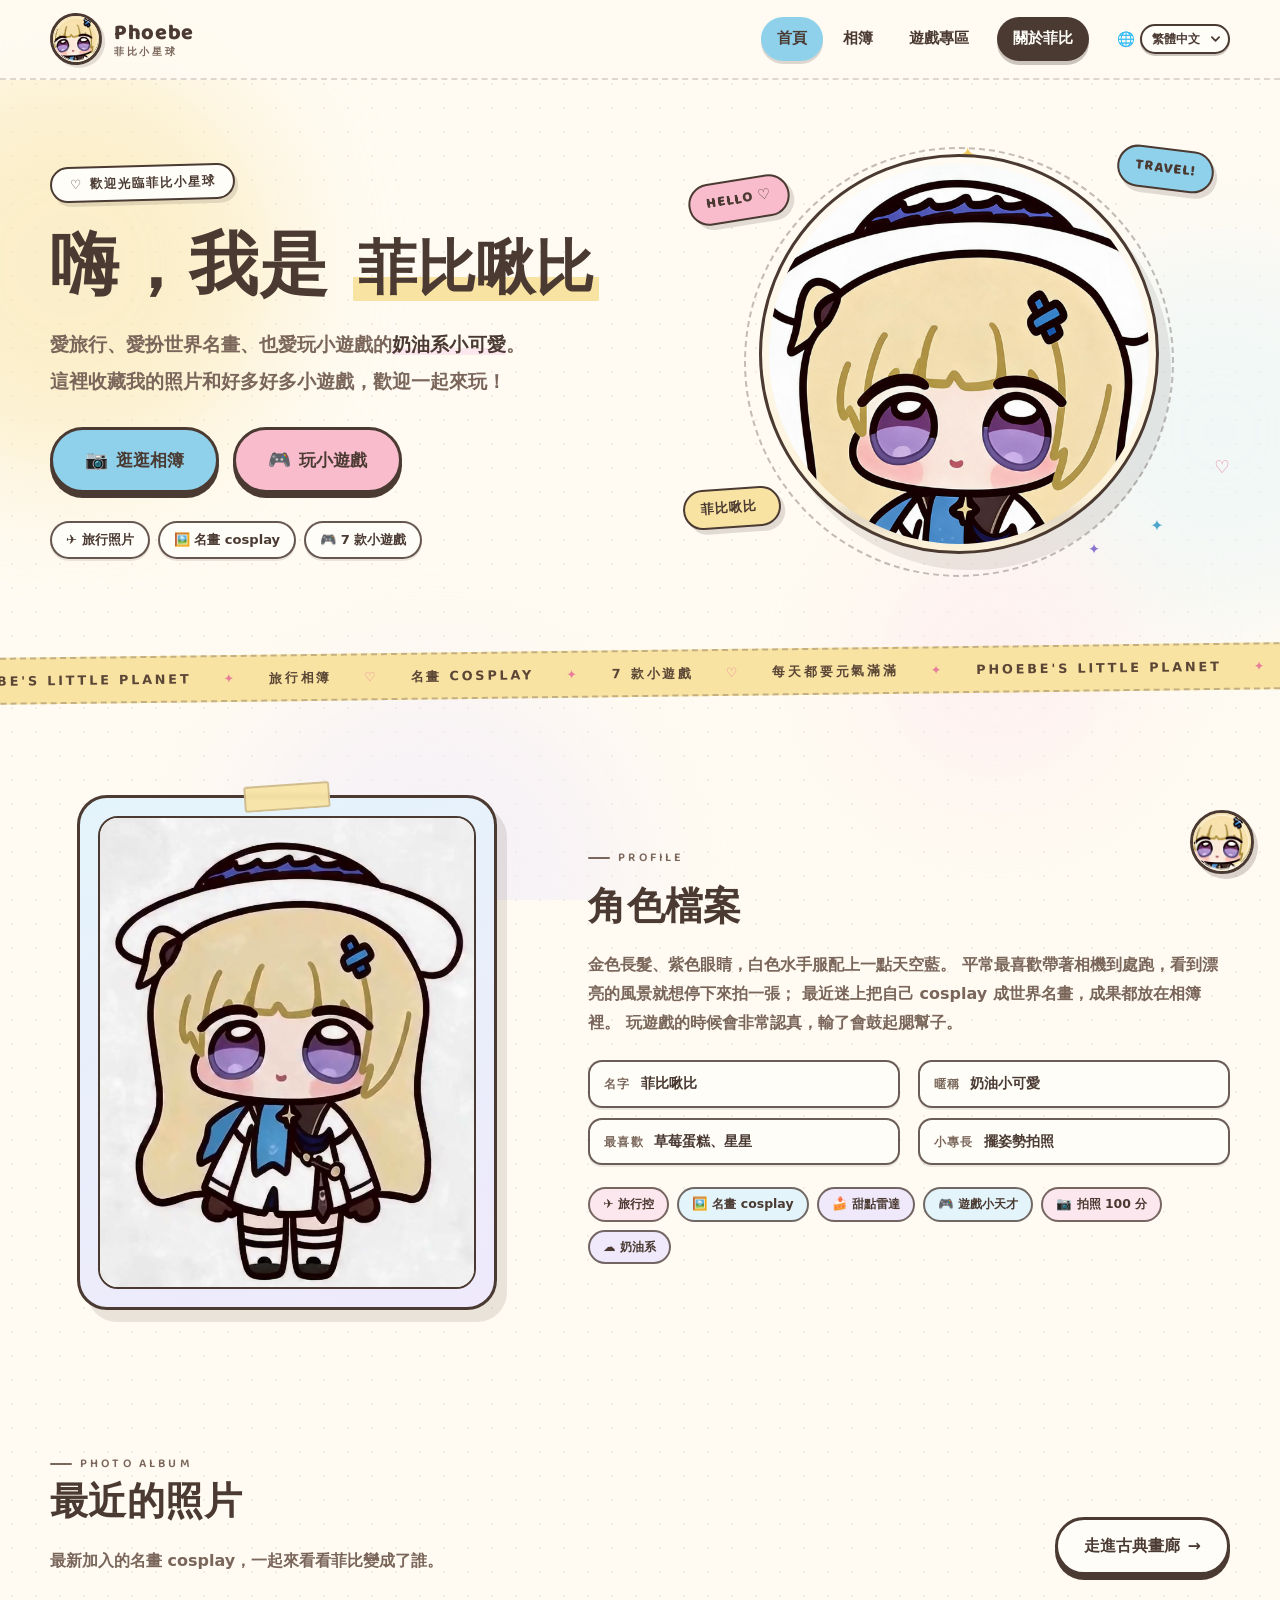
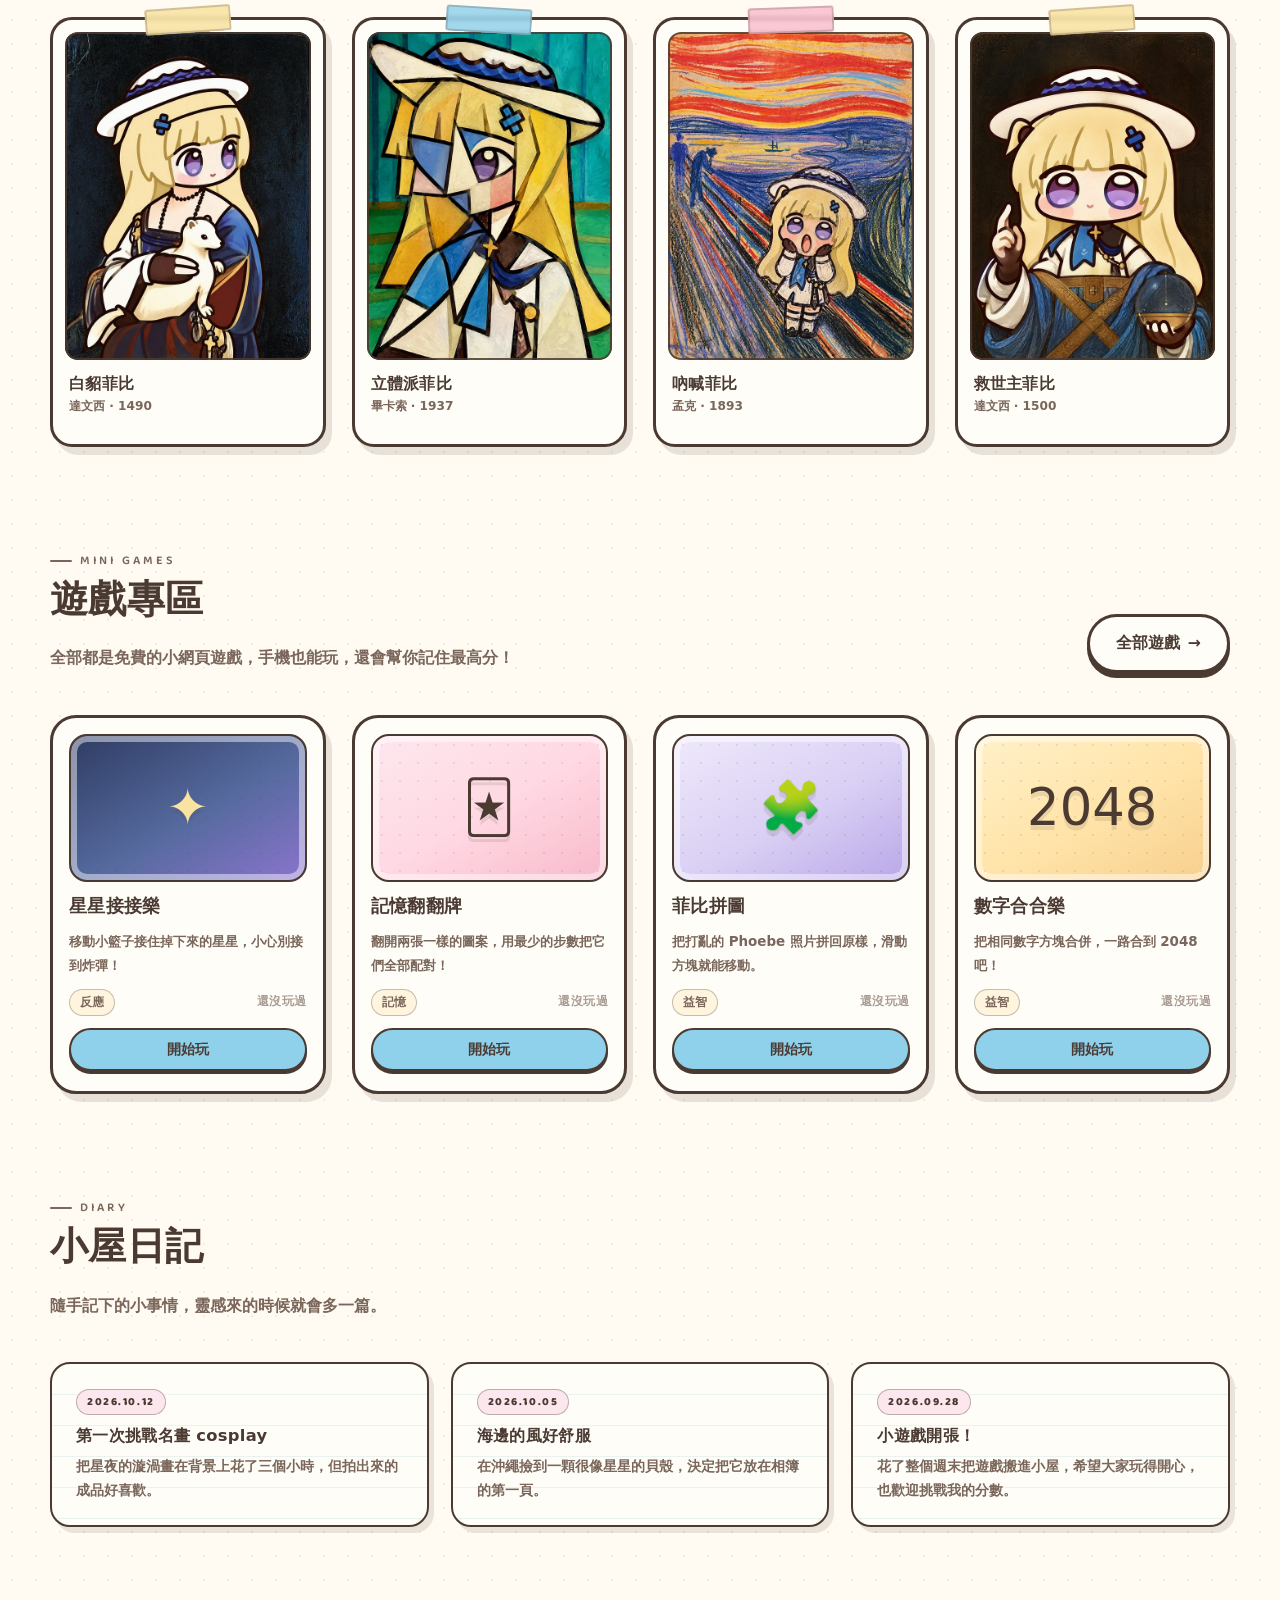
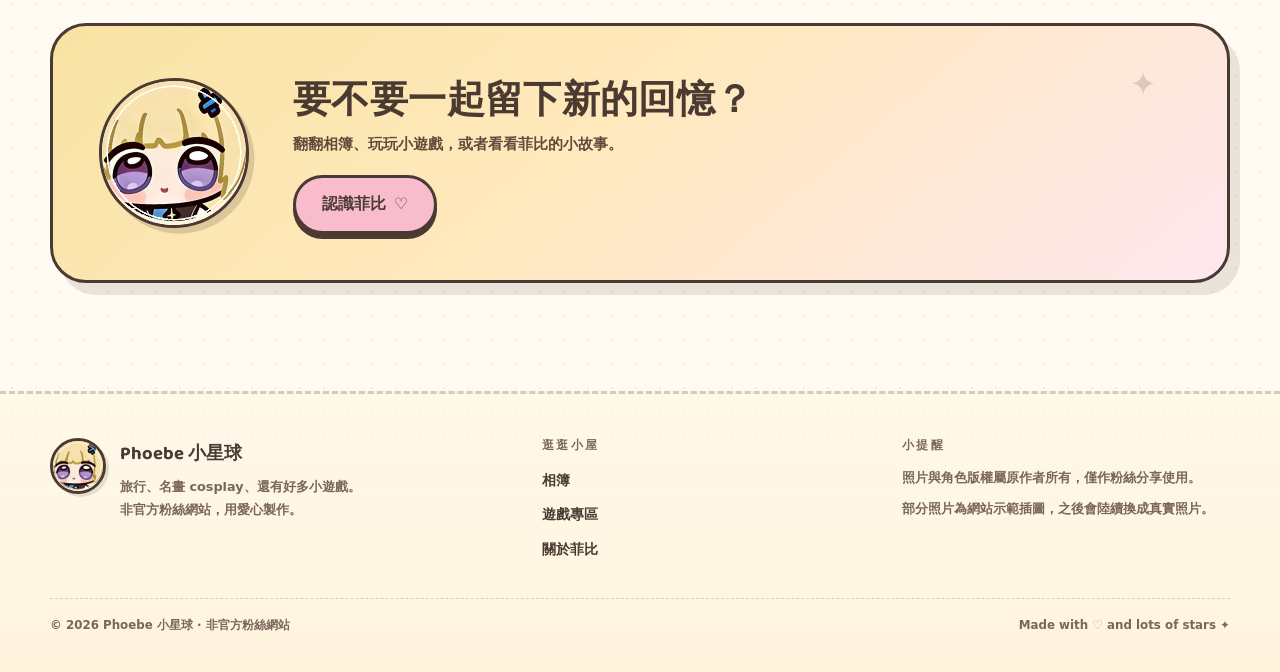
==== index.html @ 092d6f59 "角色名字語音改用 Demucs 去背景後的人聲" ====
<!DOCTYPE html>
<html lang="zh-Hant">
<head>
  <meta charset="utf-8">
  <meta name="viewport" content="width=device-width, initial-scale=1">
  <title>Phoebe 小星球 · 菲比啾比的相簿與遊戲小屋</title>
  <meta name="description" content="菲比啾比（Phoebe Chubby）的專屬小屋：旅行相簿、世界名畫 cosplay 照片，還有 7 款可愛的網頁小遊戲。">
  <meta name="theme-color" content="#fff8e7">
  <meta property="og:type" content="website">
  <meta property="og:title" content="Phoebe 小星球 · 菲比啾比的相簿與遊戲小屋">
  <meta property="og:description" content="旅行、名畫 cosplay、還有好多小遊戲。歡迎來到菲比啾比的小星球！">
  <meta property="og:image" content="assets/img/og-cover.jpg">
  <meta name="twitter:card" content="summary_large_image">
  <link rel="icon" href="assets/img/favicon-32.png" sizes="32x32" type="image/png">
  <link rel="icon" href="assets/img/favicon.png" sizes="64x64" type="image/png">
  <link rel="apple-touch-icon" href="assets/img/apple-touch-icon.png">
  <link rel="preconnect" href="https://fonts.googleapis.com">
  <link rel="preconnect" href="https://fonts.gstatic.com" crossorigin>
  <link href="https://fonts.googleapis.com/css2?family=Baloo+2:wght@500;600;700;800&display=swap" rel="stylesheet">
  <link rel="stylesheet" href="assets/css/style.css">
  <script>document.documentElement.classList.add("js");</script>
</head>
<body>
  <a class="skip-link" href="#main">跳到主要內容</a>
  <div class="bg-deco" aria-hidden="true"><span></span><span></span><span></span><span></span></div>

  <header class="site-header">
    <div class="wrap header-inner">
      <a class="brand" href="index.html" aria-label="Phoebe 小星球 首頁">
        <span class="brand__avatar"><img src="assets/img/phoebe/avatar.png" alt="" width="52" height="52"></span>
        <span class="brand__text">
          <strong>Phoebe</strong>
          <small>菲比小星球</small>
        </span>
      </a>
      <button class="nav-toggle" type="button" aria-expanded="false" aria-controls="site-nav" aria-label="開啟選單">
        <span></span><span></span><span></span>
      </button>
      <nav id="site-nav" class="site-nav" aria-label="主要導覽">
        <a href="index.html" aria-current="page">首頁</a>
        <a href="gallery.html">相簿</a>
        <a href="games.html">遊戲專區</a>
        <a class="nav-cta" href="about.html">關於菲比</a>
      </nav>
    </div>
  </header>

  <main id="main">
    <!-- ========== HERO ========== -->
    <section class="hero">
      <div class="wrap hero__inner">
        <div class="hero__copy">
          <p class="eyebrow">♡ 歡迎光臨菲比小星球</p>
          <h1>嗨，我是 <button class="hl name-audio" type="button" data-name-audio>菲比啾比</button></h1>
          <p class="hero__tagline">
            愛旅行、愛扮世界名畫、也愛玩小遊戲的<strong>奶油系小可愛</strong>。<br>
            這裡收藏我的照片和好多好多小遊戲，歡迎一起來玩！
          </p>
          <div class="hero__actions">
            <a class="btn btn--primary btn--lg" href="gallery.html"><span class="btn__icon" aria-hidden="true">📷</span>逛逛相簿</a>
            <a class="btn btn--accent btn--lg" href="games.html"><span class="btn__icon" aria-hidden="true">🎮</span>玩小遊戲</a>
          </div>
          <ul class="hero__chips">
            <li>✈️ 旅行照片</li>
            <li>🖼️ 名畫 cosplay</li>
            <li>🎮 7 款小遊戲</li>
          </ul>
        </div>

        <div class="hero__art" aria-hidden="true">
          <span class="sticker sticker--hello">HELLO ♡</span>
          <span class="sticker sticker--sky">TRAVEL!</span>
          <button class="sticker sticker--name name-audio" type="button" data-name-audio>菲比啾比</button>
          <span class="hero__ring"></span>
          <div class="hero__disc">
            <img class="hero__phoebe" src="assets/img/phoebe/phoebe-avatar.jpg" alt="" width="1200" height="1200">
          </div>
          <span class="floaty floaty--1">✦</span>
          <span class="floaty floaty--2">♡</span>
          <span class="floaty floaty--3">✦</span>
        </div>
      </div>
    </section>

    <!-- ========== 跑馬燈 ========== -->
    <div class="ticker-band" aria-hidden="true">
      <div class="ticker">
        <div class="ticker__track">
          <span>PHOEBE'S LITTLE PLANET</span><i>✦</i>
          <span>旅行相簿</span><i>♡</i>
          <span>名畫 COSPLAY</span><i>✦</i>
          <span>7 款小遊戲</span><i>♡</i>
          <span>每天都要元氣滿滿</span><i>✦</i>
          <span>PHOEBE'S LITTLE PLANET</span><i>✦</i>
          <span>旅行相簿</span><i>♡</i>
          <span>名畫 COSPLAY</span><i>✦</i>
          <span>7 款小遊戲</span><i>♡</i>
          <span>每天都要元氣滿滿</span><i>✦</i>
        </div>
      </div>
    </div>

    <!-- ========== 角色檔案 ========== -->
    <section class="section" id="profile">
      <div class="wrap profile-grid">
        <div class="profile-photo" data-reveal>
          <span class="photo__tape" aria-hidden="true"></span>
          <div class="profile-video">
            <video class="profile-video__media" autoplay muted loop playsinline preload="auto" poster="assets/img/phoebe/phoebe-loop-poster-v3.jpg" aria-label="菲比啾比的全身立繪動畫：眨眼、身體與頭髮輕微搖晃">
              <source src="assets/video/phoebe-loop-v3.mp4" type="video/mp4">
            </video>
            <img class="profile-video__poster" src="assets/img/phoebe/phoebe-loop-poster-v3.jpg" alt="Phoebe 的全身立繪：金色長髮、紫色眼睛，穿著白色與天空藍的水手風洋裝。" width="960" height="960">
          </div>
        </div>
        <div class="profile-body" data-reveal data-reveal-delay="120">
          <p class="section-kicker">PROFILE</p>
          <h2>角色檔案</h2>
          <p>
            金色長髮、紫色眼睛，白色水手服配上一點天空藍。
            平常最喜歡帶著相機到處跑，看到漂亮的風景就想停下來拍一張；
            最近迷上把自己 cosplay 成世界名畫，成果都放在相簿裡。
            玩遊戲的時候會非常認真，輸了會鼓起腮幫子。
          </p>
          <dl class="facts">
            <div><dt>名字</dt><dd><button class="name-audio" type="button" data-name-audio>菲比啾比</button></dd></div>
            <div><dt>暱稱</dt><dd>奶油小可愛</dd></div>
            <div><dt>最喜歡</dt><dd>草莓蛋糕、星星</dd></div>
            <div><dt>小專長</dt><dd>擺姿勢拍照</dd></div>
          </dl>
          <ul class="tag-list" aria-label="個性標籤">
            <li>✈️ 旅行控</li>
            <li>🖼️ 名畫 cosplay</li>
            <li>🍰 甜點雷達</li>
            <li>🎮 遊戲小天才</li>
            <li>📷 拍照 100 分</li>
            <li>☁️ 奶油系</li>
          </ul>
        </div>
      </div>
    </section>

    <!-- ========== 精選相簿 ========== -->
    <section class="section section--tight" id="album">
      <div class="wrap">
        <div class="head-row" data-reveal>
          <div class="section-head">
            <p class="section-kicker">PHOTO ALBUM</p>
            <h2>最近的照片</h2>
            <p>最新加入的名畫 cosplay，一起來看看菲比變成了誰。</p>
          </div>
          <a class="btn btn--ghost" href="gallery.html">走進古典畫廊 <span aria-hidden="true">→</span></a>
        </div>

        <div class="gallery-grid gallery-grid--preview">
          <article class="photo" data-reveal>
            <span class="photo__tape" aria-hidden="true"></span>
            <a class="photo__media photo__media--portrait" href="gallery.html">
              <img src="photos/cosplay/thumbs/lady-with-ermine.jpg" alt="Phoebe 扮成達文西《抱銀貂的女子》，懷裡抱著白貂" loading="lazy" width="600" height="800">
            </a>
            <div class="photo__body">
              <h3 class="photo__title">白貂菲比</h3>
              <p class="photo__meta">達文西 · 1490</p>
            </div>
          </article>

          <article class="photo" data-reveal data-reveal-delay="80">
            <span class="photo__tape" aria-hidden="true"></span>
            <a class="photo__media photo__media--portrait" href="gallery.html">
              <img src="photos/cosplay/thumbs/cubist-phoebe.jpg" alt="Phoebe 扮成立體派畢卡索畫中的女子，戴著白帽與藍絲帶" loading="lazy" width="600" height="800">
            </a>
            <div class="photo__body">
              <h3 class="photo__title">立體派菲比</h3>
              <p class="photo__meta">畢卡索 · 1937</p>
            </div>
          </article>

          <article class="photo" data-reveal data-reveal-delay="160">
            <span class="photo__tape" aria-hidden="true"></span>
            <a class="photo__media photo__media--portrait" href="gallery.html">
              <img src="photos/cosplay/thumbs/scream.jpg" alt="Phoebe 扮成孟克《吶喊》裡的人物，在橋上摀著臉尖叫" loading="lazy" width="600" height="800">
            </a>
            <div class="photo__body">
              <h3 class="photo__title">吶喊菲比</h3>
              <p class="photo__meta">孟克 · 1893</p>
            </div>
          </article>

          <article class="photo" data-reveal data-reveal-delay="240">
            <span class="photo__tape" aria-hidden="true"></span>
            <a class="photo__media photo__media--portrait" href="gallery.html">
              <img src="photos/cosplay/thumbs/salvator-mundi.jpg" alt="Phoebe 扮成救世主，手持水晶球" loading="lazy" width="600" height="800">
            </a>
            <div class="photo__body">
              <h3 class="photo__title">救世主菲比</h3>
              <p class="photo__meta">達文西 · 1500</p>
            </div>
          </article>
        </div>
        </div>
      </div>
    </section>

    <!-- ========== 遊戲專區 ========== -->
    <section class="section section--tight" id="games">
      <div class="wrap">
        <div class="head-row" data-reveal>
          <div class="section-head">
            <p class="section-kicker">MINI GAMES</p>
            <h2>遊戲專區</h2>
            <p>全部都是免費的小網頁遊戲，手機也能玩，還會幫你記住最高分！</p>
          </div>
          <a class="btn btn--ghost" href="games.html">全部遊戲 <span aria-hidden="true">→</span></a>
        </div>

        <div class="game-grid">
          <article class="game-card" data-reveal>
            <div class="game-card__thumb game-card__thumb--stars" aria-hidden="true"><span>✦</span></div>
            <h3 class="game-card__title">星星接接樂</h3>
            <p class="game-card__desc">移動小籃子接住掉下來的星星，小心別接到炸彈！</p>
            <div class="game-card__meta">
              <span class="game-card__tag">反應</span>
              <span class="best-score" data-best="catch-stars">還沒玩過</span>
            </div>
            <div class="game-card__actions">
              <a class="btn btn--primary btn--sm" href="games/catch-stars.html">開始玩</a>
            </div>
          </article>

          <article class="game-card" data-reveal data-reveal-delay="80">
            <div class="game-card__thumb game-card__thumb--memory" aria-hidden="true"><span>🃏</span></div>
            <h3 class="game-card__title">記憶翻翻牌</h3>
            <p class="game-card__desc">翻開兩張一樣的圖案，用最少的步數把它們全部配對！</p>
            <div class="game-card__meta">
              <span class="game-card__tag">記憶</span>
              <span class="best-score" data-best="memory" data-best-format="moves">還沒玩過</span>
            </div>
            <div class="game-card__actions">
              <a class="btn btn--primary btn--sm" href="games/memory.html">開始玩</a>
            </div>
          </article>

          <article class="game-card" data-reveal data-reveal-delay="160">
            <div class="game-card__thumb game-card__thumb--puzzle" aria-hidden="true"><span>🧩</span></div>
            <h3 class="game-card__title">菲比拼圖</h3>
            <p class="game-card__desc">把打亂的 Phoebe 照片拼回原樣，滑動方塊就能移動。</p>
            <div class="game-card__meta">
              <span class="game-card__tag">益智</span>
              <span class="best-score" data-best="puzzle" data-best-format="moves">還沒玩過</span>
            </div>
            <div class="game-card__actions">
              <a class="btn btn--primary btn--sm" href="games/puzzle.html">開始玩</a>
            </div>
          </article>

          <article class="game-card" data-reveal data-reveal-delay="240">
            <div class="game-card__thumb game-card__thumb--numbers" aria-hidden="true"><span>2048</span></div>
            <h3 class="game-card__title">數字合合樂</h3>
            <p class="game-card__desc">把相同數字方塊合併，一路合到 2048 吧！</p>
            <div class="game-card__meta">
              <span class="game-card__tag">益智</span>
              <span class="best-score" data-best="2048">還沒玩過</span>
            </div>
            <div class="game-card__actions">
              <a class="btn btn--primary btn--sm" href="games/2048.html">開始玩</a>
            </div>
          </article>
        </div>
      </div>
    </section>

    <!-- ========== 小屋日記 ========== -->
    <section class="section section--tight" id="diary">
      <div class="wrap">
        <div class="section-head" data-reveal>
          <p class="section-kicker">DIARY</p>
          <h2>小屋日記</h2>
          <p>隨手記下的小事情，靈感來的時候就會多一篇。</p>
        </div>
        <div class="diary-grid">
          <article class="diary-card" data-reveal>
            <span class="diary-card__date">2026.10.12</span>
            <h3>第一次挑戰名畫 cosplay</h3>
            <p>把星夜的漩渦畫在背景上花了三個小時，但拍出來的成品好喜歡。</p>
          </article>
          <article class="diary-card" data-reveal data-reveal-delay="90">
            <span class="diary-card__date">2026.10.05</span>
            <h3>海邊的風好舒服</h3>
            <p>在沖繩撿到一顆很像星星的貝殼，決定把它放在相簿的第一頁。</p>
          </article>
          <article class="diary-card" data-reveal data-reveal-delay="180">
            <span class="diary-card__date">2026.09.28</span>
            <h3>小遊戲開張！</h3>
            <p>花了整個週末把遊戲搬進小屋，希望大家玩得開心，也歡迎挑戰我的分數。</p>
          </article>
        </div>
      </div>
    </section>

    <!-- ========== CTA ========== -->
    <section class="section section--tight">
      <div class="wrap">
        <div class="cta-panel" data-reveal>
          <div class="cta-panel__avatar">
            <img src="assets/img/phoebe/avatar.png" alt="Phoebe 的頭像" width="256" height="256" loading="lazy">
          </div>
          <div class="cta-panel__body">
            <h2>要不要一起留下新的回憶？</h2>
            <p>翻翻相簿、玩玩小遊戲，或者看看菲比的小故事。</p>
            <a class="btn btn--accent" href="about.html">認識菲比 <span aria-hidden="true">♡</span></a>
          </div>
        </div>
      </div>
    </section>
  </main>

  <footer class="site-footer">
    <div class="wrap">
      <div class="footer-grid">
        <div class="footer-brand">
          <img src="assets/img/phoebe/avatar.png" alt="" width="56" height="56" loading="lazy">
          <div>
            <strong>Phoebe 小星球</strong>
            <p>旅行、名畫 cosplay、還有好多小遊戲。<br>非官方粉絲網站，用愛心製作。</p>
          </div>
        </div>
        <div class="footer-links">
          <h4>逛逛小屋</h4>
          <ul>
            <li><a href="gallery.html">相簿</a></li>
            <li><a href="games.html">遊戲專區</a></li>
            <li><a href="about.html">關於菲比</a></li>
          </ul>
        </div>
        <div class="footer-note">
          <h4>小提醒</h4>
          <p>照片與角色版權屬原作者所有，僅作粉絲分享使用。</p>
          <p>部分照片為網站示範插圖，之後會陸續換成真實照片。</p>
        </div>
      </div>
      <div class="footer-bottom">
        <p>© <span data-year>2026</span> Phoebe 小星球 · 非官方粉絲網站</p>
        <p>Made with <span class="heart" aria-hidden="true">♡</span> and lots of stars ✦</p>
      </div>
    </div>
  </footer>

  <div class="buddy" data-buddy>
    <div class="buddy__bubble" role="status" hidden></div>
    <button class="buddy__toggle" type="button" aria-label="和菲比說說話" aria-expanded="false">
      <img src="assets/img/phoebe/avatar.png" alt="" width="64" height="64" loading="lazy">
    </button>
  </div>

  <audio id="name-audio" src="assets/audio/phoebe-chubi-clean.mp3" preload="auto" aria-hidden="true"></audio>
  <script src="assets/js/site.js" defer></script>
  <script src="assets/js/i18n.js" defer></script>
</body>
</html>
---- assets/css/style.css ----
/* =========================================================
   Phoebe 小星球 — 共用樣式
   奶油粉彩 × 手繪貼紙風
   ========================================================= */

/* ---------- 1. 變數 ---------- */
:root {
  /* 顏色 */
  --paper: #fffbf2;
  --cream: #fff4dd;
  --butter: #f8e3a3;
  --butter-deep: #efc95b;
  --sky: #8fd0ea;
  --sky-soft: #e4f4fb;
  --sky-deep: #4fa6cd;
  --lav: #b9a7e8;
  --lav-soft: #efe9fb;
  --lav-deep: #8b74cd;
  --pink: #f9bccd;
  --pink-soft: #fde7ee;
  --pink-deep: #e97e9b;
  --ink: #4a3a32;
  --ink-2: #7a665a;
  --white: #fffdf8;
  --gold: #efc95b;

  /* 字體 */
  --font-body: "PingFang TC", "PingFang SC", "Hiragino Sans GB",
    "Noto Sans TC", "Microsoft JhengHei", system-ui, -apple-system,
    "Segoe UI", sans-serif;
  --font-display: "Baloo 2", "PingFang TC", "PingFang SC",
    "Hiragino Sans GB", "Noto Sans TC", "Microsoft JhengHei", system-ui,
    sans-serif;

  /* 尺寸 */
  --radius-xl: 36px;
  --radius-lg: 26px;
  --radius-md: 18px;
  --radius-pill: 999px;
  --border: 3px solid var(--ink);
  --shadow-sticker: 6px 8px 0 rgba(74, 58, 50, 0.13);
  --shadow-soft: 0 24px 50px -24px rgba(74, 58, 50, 0.45);
  --header-h: 78px;
}

/* ---------- 2. Reset / 基礎 ---------- */
*,
*::before,
*::after {
  box-sizing: border-box;
}

html {
  -webkit-text-size-adjust: 100%;
  scroll-behavior: smooth;
  scroll-padding-top: calc(var(--header-h) + 20px);
}

body {
  margin: 0;
  font-family: var(--font-body);
  color: var(--ink);
  line-height: 1.8;
  background-color: var(--paper);
  background-image: radial-gradient(
    rgba(74, 58, 50, 0.075) 1.2px,
    transparent 1.2px
  );
  background-size: 24px 24px;
  overflow-x: hidden;
  -webkit-font-smoothing: antialiased;
}

img {
  max-width: 100%;
  height: auto;
  display: block;
}

a {
  color: inherit;
}

button {
  font: inherit;
  color: inherit;
}

ul,
ol {
  margin: 0;
  padding: 0;
  list-style: none;
}

p {
  margin: 0 0 1em;
}

h1,
h2,
h3,
h4 {
  margin: 0 0 0.5em;
  line-height: 1.38;
  letter-spacing: 0.01em;
  font-weight: 900;
}

h1 {
  font-size: clamp(2.3rem, 5vw, 3.9rem);
}

h2 {
  font-size: clamp(1.65rem, 3.2vw, 2.4rem);
}

h3 {
  font-size: clamp(1.1rem, 1.8vw, 1.3rem);
  letter-spacing: 0.02em;
}

::selection {
  background: var(--butter);
  color: var(--ink);
}

:focus-visible {
  outline: 3px solid var(--sky-deep);
  outline-offset: 3px;
  border-radius: 8px;
}

/* ---------- 3. 工具類 ---------- */
.wrap {
  width: min(1180px, calc(100% - 40px));
  margin-inline: auto;
}

.sr-only {
  position: absolute;
  width: 1px;
  height: 1px;
  padding: 0;
  margin: -1px;
  overflow: hidden;
  clip: rect(0 0 0 0);
  white-space: nowrap;
  border: 0;
}

.skip-link {
  position: fixed;
  top: 10px;
  left: 50%;
  transform: translate(-50%, -150%);
  z-index: 200;
  background: var(--ink);
  color: var(--white);
  padding: 10px 22px;
  border-radius: var(--radius-pill);
  text-decoration: none;
  font-weight: 700;
  transition: transform 0.2s ease;
}

.skip-link:focus-visible {
  transform: translate(-50%, 0);
}

/* 背景柔光 */
.bg-deco {
  position: fixed;
  inset: 0;
  z-index: -1;
  pointer-events: none;
  overflow: hidden;
}

.bg-deco span {
  position: absolute;
  border-radius: 50%;
  filter: blur(60px);
  opacity: 0.5;
}

.bg-deco span:nth-child(1) {
  width: 420px;
  height: 420px;
  left: -140px;
  top: 6%;
  background: var(--butter);
}

.bg-deco span:nth-child(2) {
  width: 360px;
  height: 360px;
  right: -120px;
  top: 28%;
  background: var(--sky-soft);
}

.bg-deco span:nth-child(3) {
  width: 400px;
  height: 400px;
  left: 18%;
  bottom: -180px;
  background: var(--lav-soft);
}

.bg-deco span:nth-child(4) {
  width: 260px;
  height: 260px;
  right: 12%;
  bottom: 12%;
  background: var(--pink-soft);
}

/* ---------- 4. 按鈕 ---------- */
.btn {
  display: inline-flex;
  align-items: center;
  justify-content: center;
  gap: 8px;
  padding: 12px 26px;
  border: 3px solid var(--ink);
  border-radius: var(--radius-pill);
  background: var(--white);
  color: var(--ink);
  font-weight: 800;
  font-size: 0.98rem;
  text-decoration: none;
  cursor: pointer;
  box-shadow: 0 5px 0 var(--ink);
  transition: transform 0.16s ease, box-shadow 0.16s ease,
    background-color 0.16s ease;
  -webkit-tap-highlight-color: transparent;
}

.btn:hover {
  transform: translateY(3px);
  box-shadow: 0 2px 0 var(--ink);
}

.btn:active {
  transform: translateY(5px);
  box-shadow: 0 0 0 var(--ink);
}

.btn--primary {
  background: var(--sky);
}

.btn--primary:hover {
  background: #a5dcf1;
}

.btn--accent {
  background: var(--pink);
}

.btn--accent:hover {
  background: #fbcbda;
}

.btn--ghost {
  background: var(--white);
}

.btn--sm {
  padding: 7px 16px;
  font-size: 0.88rem;
  border-width: 2.5px;
  box-shadow: 0 3px 0 var(--ink);
}

.btn--sm:hover {
  box-shadow: 0 1px 0 var(--ink);
}

.btn--lg {
  padding: 15px 32px;
  font-size: 1.05rem;
}

.btn__icon {
  font-size: 1.1em;
  line-height: 1;
}

/* ---------- 5. 標頭 ---------- */
.site-header {
  position: sticky;
  top: 0;
  z-index: 60;
  background: rgba(255, 251, 242, 0.9);
  -webkit-backdrop-filter: blur(14px);
  backdrop-filter: blur(14px);
  border-bottom: 2px dashed rgba(74, 58, 50, 0.18);
}

.header-inner {
  position: relative;
  display: flex;
  align-items: center;
  gap: 18px;
  min-height: var(--header-h);
  padding-block: 10px;
}

.brand {
  display: flex;
  align-items: center;
  gap: 12px;
  text-decoration: none;
  flex-shrink: 0;
}

.brand__avatar {
  width: 52px;
  height: 52px;
  border: 3px solid var(--ink);
  border-radius: 50%;
  overflow: hidden;
  background: var(--white);
  box-shadow: 3px 3px 0 rgba(74, 58, 50, 0.16);
  transform: rotate(-5deg);
  transition: transform 0.3s ease;
}

.brand:hover .brand__avatar {
  transform: rotate(5deg) scale(1.06);
}

.brand__avatar img {
  width: 100%;
  height: 100%;
  object-fit: cover;
}

.brand__text {
  display: flex;
  flex-direction: column;
  line-height: 1.15;
}

.brand__text strong {
  font-family: var(--font-display);
  font-size: 1.35rem;
  font-weight: 800;
  letter-spacing: 0.03em;
}

.brand__text small {
  font-size: 0.64rem;
  letter-spacing: 0.26em;
  color: var(--ink-2);
  font-weight: 700;
}

.site-nav {
  display: flex;
  align-items: center;
  gap: 4px;
  margin-left: auto;
}

.site-nav a {
  padding: 8px 16px;
  border-radius: var(--radius-pill);
  text-decoration: none;
  font-weight: 800;
  font-size: 0.94rem;
  transition: background-color 0.18s ease, transform 0.18s ease,
    color 0.18s ease;
  white-space: nowrap;
}

.site-nav a:hover {
  background: var(--butter);
  transform: translateY(-2px);
}

.site-nav a[aria-current="page"] {
  background: var(--sky);
  box-shadow: 0 3px 0 rgba(74, 58, 50, 0.18);
}

.site-nav a.nav-cta {
  margin-left: 8px;
  background: var(--ink);
  color: var(--white);
  box-shadow: 0 4px 0 rgba(74, 58, 50, 0.28);
}

.site-nav a.nav-cta:hover {
  background: #5c4a3f;
  transform: translateY(-2px);
}

.nav-toggle {
  display: none;
  position: relative;
  margin-left: auto;
  width: 48px;
  height: 48px;
  border: 3px solid var(--ink);
  border-radius: 16px;
  background: var(--white);
  box-shadow: 0 3px 0 var(--ink);
  cursor: pointer;
  padding: 0;
}

.nav-toggle span {
  position: absolute;
  left: 50%;
  top: 50%;
  display: block;
  width: 22px;
  height: 2.5px;
  border-radius: 2px;
  background: var(--ink);
  transition: transform 0.22s ease, opacity 0.22s ease;
}

.nav-toggle span:nth-child(1) {
  transform: translate(-50%, calc(-50% - 8px));
}

.nav-toggle span:nth-child(2) {
  transform: translate(-50%, -50%);
}

.nav-toggle span:nth-child(3) {
  transform: translate(-50%, calc(-50% + 8px));
}

.nav-toggle[aria-expanded="true"] span:nth-child(1) {
  transform: translate(-50%, -50%) rotate(45deg);
}

.nav-toggle[aria-expanded="true"] span:nth-child(2) {
  opacity: 0;
  transform: translate(-50%, -50%) scaleX(0.4);
}

.nav-toggle[aria-expanded="true"] span:nth-child(3) {
  transform: translate(-50%, -50%) rotate(-45deg);
}

/* ---------- 6. 首頁 hero ---------- */
.hero {
  position: relative;
  padding-block: clamp(34px, 5vw, 64px) clamp(20px, 4vw, 40px);
}

.hero__inner {
  display: grid;
  grid-template-columns: 1.04fr 0.96fr;
  gap: clamp(28px, 4vw, 56px);
  align-items: center;
}

.eyebrow {
  display: inline-flex;
  align-items: center;
  gap: 8px;
  margin-bottom: 20px;
  padding: 5px 18px;
  background: var(--white);
  border: 2.5px solid var(--ink);
  border-radius: var(--radius-pill);
  box-shadow: 3px 4px 0 rgba(74, 58, 50, 0.14);
  font-size: 0.78rem;
  font-weight: 800;
  letter-spacing: 0.16em;
  transform: rotate(-1.6deg);
}

.hero h1 {
  font-size: clamp(2.5rem, 5.6vw, 4.3rem);
  line-height: 1.25;
  margin-bottom: 18px;
}

.hero h1 .hl {
  position: relative;
  display: inline-block;
  max-width: 100%;
  padding-inline: 0.08em;
  font-size: 0.86em;
  white-space: nowrap;
  color: var(--ink);
  background: linear-gradient(
    transparent 62%,
    var(--butter) 62%,
    var(--butter) 94%,
    transparent 94%
  );
  border-radius: 6px;
}

.hero h1 .hl::after {
  content: "♡";
  position: absolute;
  top: -0.55em;
  right: -0.5em;
  font-size: 0.34em;
  color: var(--pink-deep);
  transform: rotate(12deg);
}

.hero__tagline {
  font-size: clamp(1rem, 1.7vw, 1.18rem);
  color: var(--ink-2);
  font-weight: 600;
  line-height: 2;
  max-width: 30em;
  margin-bottom: 26px;
}

.hero__tagline strong {
  color: var(--ink);
  font-weight: 900;
  background: linear-gradient(transparent 66%, var(--pink-soft) 66%);
}

.hero__actions {
  display: flex;
  flex-wrap: wrap;
  gap: 14px;
  margin-bottom: 28px;
}

.hero__chips {
  display: flex;
  flex-wrap: wrap;
  gap: 8px;
}

.hero__chips li {
  font-size: 0.82rem;
  font-weight: 800;
  padding: 5px 14px;
  border-radius: var(--radius-pill);
  background: var(--white);
  border: 2px solid rgba(74, 58, 50, 0.85);
  box-shadow: 0 2px 0 rgba(74, 58, 50, 0.12);
}

.hero__art {
  position: relative;
  display: grid;
  place-items: center;
  min-height: 420px;
  padding-block: 10px 26px;
}

.hero__ring {
  position: absolute;
  width: min(430px, 84%);
  aspect-ratio: 1;
  border: 2.5px dashed rgba(74, 58, 50, 0.32);
  border-radius: 50%;
  animation: spin 60s linear infinite;
}

.hero__ring::before,
.hero__ring::after {
  content: "✦";
  position: absolute;
  font-size: 1.3rem;
  color: var(--butter-deep);
}

.hero__ring::before {
  top: -12px;
  left: 50%;
}

.hero__ring::after {
  bottom: 8%;
  right: 2%;
  color: var(--sky-deep);
  font-size: 1rem;
}

.hero__disc {
  position: relative;
  width: min(400px, 78%);
  aspect-ratio: 1;
  overflow: hidden;
  border: var(--border);
  border-radius: 50%;
  background: radial-gradient(
    circle at 50% 30%,
    #fffdf6 0%,
    var(--cream) 50%,
    #f6d88f 100%
  );
  box-shadow: 12px 16px 0 rgba(74, 58, 50, 0.1),
    inset 0 0 0 12px rgba(255, 255, 255, 0.55);
}

.hero__disc::after {
  content: "";
  position: absolute;
  left: 12%;
  right: 12%;
  bottom: 5%;
  height: 26px;
  border-radius: 50%;
  background: rgba(74, 58, 50, 0.16);
  filter: blur(8px);
}

.hero__phoebe {
  position: absolute;
  inset: 7px;
  width: calc(100% - 14px);
  height: calc(100% - 14px);
  border-radius: 50%;
  object-fit: cover;
  object-position: center 45%;
  z-index: 1;
}

.sticker {
  position: absolute;
  z-index: 3;
  font-family: var(--font-display);
  font-weight: 800;
  letter-spacing: 0.08em;
  font-size: 0.9rem;
  padding: 6px 16px;
  background: var(--pink);
  border: 2.5px solid var(--ink);
  border-radius: var(--radius-pill);
  box-shadow: 4px 5px 0 rgba(74, 58, 50, 0.16);
}

.sticker--hello {
  top: 8%;
  left: 0;
  transform: rotate(-9deg);
}

.sticker--sky {
  top: 1%;
  right: 3%;
  background: var(--sky);
  transform: rotate(7deg);
}

.sticker--name {
  bottom: 12%;
  left: -1%;
  background: var(--butter);
  transform: rotate(-4deg);
  font-family: var(--font-body);
  font-size: 0.82rem;
  letter-spacing: 0.06em;
}

.floaty {
  position: absolute;
  z-index: 2;
  pointer-events: none;
  animation: bob 4s ease-in-out infinite;
}

.floaty--1 {
  top: 4%;
  right: 12%;
  font-size: 1.5rem;
  color: var(--butter-deep);
  animation-delay: -1s;
}

.floaty--2 {
  bottom: 22%;
  right: 0;
  font-size: 1.1rem;
  color: var(--pink-deep);
  animation-delay: -2.4s;
}

.floaty--3 {
  bottom: 4%;
  right: 24%;
  font-size: 0.9rem;
  color: var(--lav-deep);
  animation-delay: -0.6s;
}

/* ---------- 7. 跑馬燈 ---------- */
.ticker-band {
  padding-block: 30px 10px;
  overflow: hidden;
}

.ticker {
  width: calc(100% + 140px);
  margin-left: -70px;
  padding: 10px 0;
  background: var(--butter);
  border-block: 2.5px dashed rgba(74, 58, 50, 0.3);
  transform: rotate(-0.7deg);
  overflow: hidden;
}

.ticker__track {
  display: flex;
  width: max-content;
  gap: 32px;
  animation: ticker 30s linear infinite;
  font-weight: 800;
  font-size: 0.8rem;
  letter-spacing: 0.22em;
  color: #5b4636;
  padding-inline: 16px;
}

.ticker__track span {
  white-space: nowrap;
}

.ticker__track i {
  font-style: normal;
  color: var(--pink-deep);
}

/* ---------- 8. 區塊標題 ---------- */
.section {
  padding-block: clamp(44px, 7vw, 88px);
  position: relative;
}

.section--tight {
  padding-block: clamp(28px, 4vw, 48px);
}

.section-kicker {
  display: inline-flex;
  align-items: center;
  gap: 8px;
  font-family: var(--font-display);
  font-size: 0.76rem;
  font-weight: 800;
  letter-spacing: 0.26em;
  color: var(--ink-2);
  text-transform: uppercase;
  margin-bottom: 10px;
}

.section-kicker::before {
  content: "";
  width: 22px;
  height: 2px;
  background: var(--ink-2);
  border-radius: 2px;
}

.section-head {
  max-width: 640px;
  margin-bottom: clamp(26px, 3.5vw, 42px);
}

.section-head--center {
  margin-inline: auto;
  text-align: center;
}

.section-head--center .section-kicker::before {
  display: none;
}

.section-head p {
  color: var(--ink-2);
  font-weight: 600;
  margin-bottom: 0;
}

.head-row {
  display: flex;
  align-items: flex-end;
  justify-content: space-between;
  gap: 20px;
  flex-wrap: wrap;
  margin-bottom: clamp(26px, 3.5vw, 42px);
}

.head-row .section-head {
  margin-bottom: 0;
}

/* ---------- 9. 貼紙卡片 / 拍立得 ---------- */
.card {
  background: var(--white);
  border: var(--border);
  border-radius: var(--radius-lg);
  box-shadow: var(--shadow-sticker);
}

.photo {
  position: relative;
  background: var(--white);
  border: var(--border);
  border-radius: 22px;
  padding: 12px 12px 16px;
  box-shadow: var(--shadow-sticker);
  transform: rotate(var(--tilt, 0deg));
  transition: transform 0.28s ease, box-shadow 0.28s ease;
}

.photo:nth-child(4n + 1) {
  --tilt: -1.1deg;
}

.photo:nth-child(4n + 2) {
  --tilt: 0.9deg;
}

.photo:nth-child(4n + 3) {
  --tilt: -0.5deg;
}

.photo:nth-child(4n) {
  --tilt: 1.3deg;
}

.photo:hover {
  transform: rotate(0deg) translateY(-6px);
  box-shadow: 9px 13px 0 rgba(74, 58, 50, 0.16);
  z-index: 2;
}

.photo__tape {
  position: absolute;
  top: -13px;
  left: 50%;
  width: 86px;
  height: 26px;
  transform: translateX(-50%) rotate(-4deg);
  background: rgba(248, 227, 163, 0.88);
  border: 2px solid rgba(74, 58, 50, 0.22);
  border-radius: 3px;
  -webkit-backdrop-filter: blur(2px);
  backdrop-filter: blur(2px);
  z-index: 2;
}

.photo:nth-child(3n + 2) .photo__tape {
  background: rgba(143, 208, 234, 0.82);
  transform: translateX(-50%) rotate(3.5deg);
}

.photo:nth-child(3n) .photo__tape {
  background: rgba(249, 188, 205, 0.82);
  transform: translateX(-50%) rotate(-2deg);
}

.photo__media {
  display: block;
  width: 100%;
  padding: 0;
  border: 0;
  background: var(--cream);
  border-radius: 13px;
  overflow: hidden;
  cursor: zoom-in;
  position: relative;
}

.photo__media::after {
  content: "";
  position: absolute;
  inset: 0;
  border: 2px solid rgba(74, 58, 50, 0.85);
  border-radius: 13px;
  pointer-events: none;
}

.photo__media img {
  width: 100%;
  aspect-ratio: 4 / 3;
  object-fit: cover;
  transition: transform 0.45s ease;
}

.photo:hover .photo__media img {
  transform: scale(1.04);
}

.photo__body {
  padding: 12px 4px 0;
}

.photo__title {
  font-size: 0.98rem;
  font-weight: 900;
  margin: 0 0 2px;
  line-height: 1.5;
}

.photo__meta {
  display: flex;
  flex-wrap: wrap;
  align-items: center;
  gap: 6px;
  font-size: 0.76rem;
  color: var(--ink-2);
  font-weight: 700;
  line-height: 1.5;
}

.photo__meta .dot {
  opacity: 0.5;
}

.demo-flag {
  display: inline-block;
  padding: 1px 8px;
  border: 1.5px dashed rgba(74, 58, 50, 0.4);
  border-radius: var(--radius-pill);
  font-size: 0.66rem;
  letter-spacing: 0.08em;
  color: var(--ink-2);
  font-weight: 700;
}

/* ---------- 10. 首頁：角色檔案 ---------- */
.profile-grid {
  display: grid;
  grid-template-columns: 0.85fr 1.15fr;
  gap: clamp(28px, 5vw, 64px);
  align-items: center;
}

.profile-photo {
  position: relative;
  background: linear-gradient(160deg, var(--sky-soft), var(--lav-soft));
  border: var(--border);
  border-radius: 30px;
  padding: 18px;
  box-shadow: 10px 12px 0 rgba(74, 58, 50, 0.12);
  transform: rotate(-1.6deg);
  max-width: 420px;
  margin-inline: auto;
}

.profile-photo img {
  border-radius: 20px;
  border: 2.5px solid var(--ink);
  background: var(--white);
  aspect-ratio: 4 / 5;
  object-fit: cover;
  object-position: center 22%;
}

.profile-photo .photo__tape {
  top: -14px;
  background: rgba(248, 227, 163, 0.92);
}

.profile-body p {
  color: var(--ink-2);
  font-weight: 600;
}

.facts {
  display: grid;
  grid-template-columns: repeat(2, minmax(0, 1fr));
  gap: 10px 18px;
  margin: 22px 0;
}

.facts > div {
  display: flex;
  align-items: baseline;
  gap: 10px;
  padding: 9px 14px;
  background: var(--white);
  border: 2px solid rgba(74, 58, 50, 0.82);
  border-radius: 14px;
  box-shadow: 0 2px 0 rgba(74, 58, 50, 0.1);
}

.facts dt {
  flex-shrink: 0;
  font-size: 0.72rem;
  font-weight: 800;
  letter-spacing: 0.1em;
  color: var(--ink-2);
}

.facts dd {
  margin: 0;
  font-weight: 800;
  font-size: 0.9rem;
}

.tag-list {
  display: flex;
  flex-wrap: wrap;
  gap: 8px;
}

.tag-list li {
  padding: 4px 13px;
  border-radius: var(--radius-pill);
  font-size: 0.78rem;
  font-weight: 800;
  background: var(--pink-soft);
  border: 2px solid rgba(74, 58, 50, 0.75);
}

.tag-list li:nth-child(2n) {
  background: var(--sky-soft);
}

.tag-list li:nth-child(3n) {
  background: var(--lav-soft);
}

/* ---------- 11. 相簿 ---------- */
.page-hero {
  padding-block: clamp(38px, 5vw, 64px) clamp(16px, 2vw, 26px);
  position: relative;
}

.page-hero h1 {
  font-size: clamp(2.1rem, 4.4vw, 3.2rem);
  margin-bottom: 10px;
}

.page-hero p {
  color: var(--ink-2);
  font-weight: 600;
  max-width: 44em;
  margin-bottom: 0;
}

.page-hero__sparkles {
  position: absolute;
  right: 4%;
  top: 22%;
  font-size: 1.6rem;
  color: var(--pink-deep);
  transform: rotate(12deg);
  animation: bob 4.5s ease-in-out infinite;
}

.page-hero__sparkles span {
  position: absolute;
  font-size: 0.8rem;
  color: var(--butter-deep);
  left: -30px;
  top: 26px;
}

.filter-bar {
  display: flex;
  flex-wrap: wrap;
  align-items: center;
  gap: 10px;
  padding-block: 8px 30px;
}

.chip {
  display: inline-flex;
  align-items: center;
  gap: 6px;
  padding: 7px 18px;
  border: 2.5px solid var(--ink);
  border-radius: var(--radius-pill);
  background: var(--white);
  font-size: 0.86rem;
  font-weight: 800;
  cursor: pointer;
  box-shadow: 0 3px 0 rgba(74, 58, 50, 0.18);
  transition: transform 0.16s ease, background-color 0.16s ease,
    box-shadow 0.16s ease;
  -webkit-tap-highlight-color: transparent;
}

.chip:hover {
  transform: translateY(-2px);
  background: var(--cream);
}

.chip[aria-pressed="true"] {
  background: var(--butter);
  box-shadow: 0 1px 0 rgba(74, 58, 50, 0.3);
  transform: translateY(2px);
}

.filter-count {
  margin-left: auto;
  font-size: 0.8rem;
  font-weight: 800;
  color: var(--ink-2);
  letter-spacing: 0.06em;
}

.gallery-grid {
  display: block;
  column-count: 4;
  column-width: 240px;
  column-gap: 26px;
}

.gallery-empty {
  padding: 50px 20px;
  text-align: center;
  color: var(--ink-2);
  font-weight: 700;
  border: 2.5px dashed rgba(74, 58, 50, 0.3);
  border-radius: var(--radius-lg);
}

.gallery-note {
  margin-top: 40px;
  padding: 16px 20px;
  border: 2px dashed rgba(74, 58, 50, 0.3);
  border-radius: 18px;
  background: rgba(255, 253, 248, 0.7);
  font-size: 0.84rem;
  color: var(--ink-2);
  font-weight: 600;
}

.gallery-note strong {
  color: var(--ink);
}

/* Lightbox */
.lightbox {
  position: fixed;
  inset: 0;
  z-index: 120;
  display: grid;
  place-items: center;
  padding: 24px;
  background: rgba(58, 44, 36, 0.6);
  -webkit-backdrop-filter: blur(7px);
  backdrop-filter: blur(7px);
  opacity: 0;
  pointer-events: none;
  transition: opacity 0.22s ease;
}

.lightbox.is-open {
  opacity: 1;
  pointer-events: auto;
}

.lightbox__figure {
  margin: 0;
  background: var(--white);
  border: 3px solid var(--ink);
  border-radius: 24px;
  padding: 14px 14px 18px;
  max-width: min(900px, 92vw);
  box-shadow: 0 34px 70px rgba(0, 0, 0, 0.35);
  position: relative;
  transform: translateY(14px) scale(0.98);
  transition: transform 0.22s ease;
}

.lightbox.is-open .lightbox__figure {
  transform: translateY(0) scale(1);
}

.lightbox__figure img {
  max-height: 68vh;
  width: auto;
  max-width: 100%;
  margin-inline: auto;
  border-radius: 14px;
  background: var(--cream);
}

.lightbox__caption {
  display: flex;
  flex-wrap: wrap;
  align-items: baseline;
  justify-content: space-between;
  gap: 6px 16px;
  padding-top: 12px;
  font-size: 0.9rem;
  font-weight: 800;
}

.lightbox__caption span {
  color: var(--ink-2);
  font-size: 0.78rem;
  font-weight: 700;
}

.lightbox__close,
.lightbox__nav {
  position: absolute;
  display: grid;
  place-items: center;
  width: 46px;
  height: 46px;
  border: 2.5px solid var(--ink);
  border-radius: 50%;
  background: var(--white);
  box-shadow: 0 4px 0 var(--ink);
  cursor: pointer;
  font-size: 1.2rem;
  font-weight: 900;
  padding: 0;
}

.lightbox__close {
  top: -18px;
  right: -18px;
  font-size: 1rem;
}

.lightbox__nav {
  top: 50%;
  transform: translateY(-50%);
}

.lightbox__nav:hover,
.lightbox__close:hover {
  background: var(--butter);
}

.lightbox__prev {
  left: -60px;
}

.lightbox__next {
  right: -60px;
}

/* ---------- 12. 遊戲專區 ---------- */
.game-grid {
  display: grid;
  grid-template-columns: repeat(auto-fill, minmax(255px, 1fr));
  gap: 26px;
}

.game-card {
  position: relative;
  display: flex;
  flex-direction: column;
  gap: 12px;
  padding: 16px 16px 20px;
  background: var(--white);
  border: var(--border);
  border-radius: var(--radius-lg);
  box-shadow: var(--shadow-sticker);
  transition: transform 0.24s ease, box-shadow 0.24s ease;
}

.game-card:nth-child(even) {
  transform: rotate(0.5deg);
}

.game-card:hover {
  transform: translateY(-7px) rotate(0deg);
  box-shadow: 9px 13px 0 rgba(74, 58, 50, 0.16);
}

.game-card__thumb {
  position: relative;
  display: grid;
  place-items: center;
  aspect-ratio: 16 / 10;
  border: 2.5px solid var(--ink);
  border-radius: 18px;
  overflow: hidden;
  background: linear-gradient(150deg, #fff6d9, #ffe6c9);
  font-size: 3.2rem;
  line-height: 1;
  box-shadow: inset 0 0 0 6px rgba(255, 255, 255, 0.45);
}

.game-card__thumb::before {
  content: "";
  position: absolute;
  inset: 0;
  background-image: radial-gradient(
    rgba(74, 58, 50, 0.14) 1.5px,
    transparent 1.5px
  );
  background-size: 18px 18px;
  opacity: 0.7;
}

.game-card__thumb span {
  position: relative;
  z-index: 1;
  filter: drop-shadow(0 5px 0 rgba(74, 58, 50, 0.12));
  transition: transform 0.25s ease;
}

.game-card:hover .game-card__thumb span {
  transform: scale(1.12) rotate(-4deg);
}

.game-card__thumb--stars {
  background: linear-gradient(150deg, #2f3c63, #566a9f 55%, #8b74cd);
  color: var(--butter);
}

.game-card__thumb--memory {
  background: linear-gradient(150deg, var(--pink-soft), #ffd9e3 50%, #f8b9cb);
}

.game-card__thumb--whack {
  background: linear-gradient(150deg, #d9f0c9, #f4e7a6 60%, #f8d9a0);
}

.game-card__thumb--puzzle {
  background: linear-gradient(150deg, var(--lav-soft), #d9cff4 55%, #b9a7e8);
}

.game-card__thumb--jumper {
  background: linear-gradient(150deg, #d8f0fb, #bfe6f7 55%, #8fd0ea);
}

.game-card__thumb--numbers {
  background: linear-gradient(150deg, #fff1c9, #ffe3a8 55%, #f7cf8e);
}

.game-card__thumb--blocks {
  background: linear-gradient(150deg, #ffe0d2, #ffc8bc 55%, #f9a99a);
}

.game-card__title {
  margin: 0;
  font-size: 1.1rem;
  display: flex;
  align-items: center;
  gap: 8px;
}

.game-card__title .badge-new {
  font-size: 0.6rem;
  letter-spacing: 0.1em;
  padding: 1px 8px;
  border-radius: var(--radius-pill);
  background: var(--pink);
  border: 1.5px solid var(--ink);
  font-weight: 800;
}

.game-card__desc {
  margin: 0;
  font-size: 0.84rem;
  line-height: 1.75;
  color: var(--ink-2);
  font-weight: 600;
  flex-grow: 1;
}

.game-card__meta {
  display: flex;
  align-items: center;
  justify-content: space-between;
  gap: 8px;
  font-size: 0.72rem;
  font-weight: 800;
  color: var(--ink-2);
}

.game-card__tag {
  padding: 2px 10px;
  border-radius: var(--radius-pill);
  background: var(--cream);
  border: 1.5px solid rgba(74, 58, 50, 0.3);
}

.best-score {
  display: inline-flex;
  align-items: center;
  gap: 4px;
  font-family: var(--font-display);
  letter-spacing: 0.04em;
}

.best-score[data-empty="true"] {
  opacity: 0.65;
}

.game-card__actions {
  display: flex;
  gap: 10px;
  align-items: center;
}

.game-card__actions .btn {
  flex: 1;
}

/* 遊戲頁共用 */
.page--game {
  background-image: radial-gradient(
    rgba(74, 58, 50, 0.06) 1.2px,
    transparent 1.2px
  );
}

.game-page {
  padding-block: 26px 60px;
}

.back-link {
  display: inline-flex;
  align-items: center;
  gap: 6px;
  font-size: 0.86rem;
  font-weight: 800;
  text-decoration: none;
  color: var(--ink-2);
  padding: 6px 14px;
  border-radius: var(--radius-pill);
  border: 2px dashed transparent;
  transition: color 0.18s ease, border-color 0.18s ease;
}

.back-link:hover {
  color: var(--ink);
  border-color: rgba(74, 58, 50, 0.3);
}

.game-shell {
  margin-top: 10px;
  background: var(--white);
  border: var(--border);
  border-radius: var(--radius-xl);
  box-shadow: var(--shadow-sticker);
  padding: clamp(18px, 3vw, 32px);
}

.game-head {
  display: flex;
  align-items: flex-start;
  justify-content: space-between;
  gap: 18px;
  flex-wrap: wrap;
  margin-bottom: 18px;
}

.game-head h1 {
  font-size: clamp(1.7rem, 3vw, 2.3rem);
  margin-bottom: 4px;
}

.game-head .section-kicker {
  margin-bottom: 2px;
}

.game-hud {
  display: flex;
  align-items: stretch;
  gap: 10px;
  flex-wrap: wrap;
}

.stat {
  display: flex;
  flex-direction: column;
  justify-content: center;
  align-items: center;
  min-width: 82px;
  padding: 6px 16px;
  background: var(--cream);
  border: 2.5px solid var(--ink);
  border-radius: 16px;
  box-shadow: 0 3px 0 rgba(74, 58, 50, 0.12);
  line-height: 1.25;
}

.stat span {
  font-size: 0.64rem;
  font-weight: 800;
  letter-spacing: 0.14em;
  color: var(--ink-2);
}

.stat strong {
  font-family: var(--font-display);
  font-size: 1.35rem;
  font-weight: 800;
}

.stat--highlight {
  background: var(--butter);
}

.game-stage {
  position: relative;
  width: 100%;
  border: 3px solid var(--ink);
  border-radius: 24px;
  overflow: hidden;
  background: linear-gradient(160deg, var(--sky-soft), var(--lav-soft));
  box-shadow: inset 0 0 0 6px rgba(255, 255, 255, 0.5);
  touch-action: manipulation;
  -webkit-user-select: none;
  user-select: none;
}

.game-stage canvas {
  display: block;
  width: 100%;
  height: 100%;
}

.game-stage--board {
  display: grid;
  place-items: center;
  padding: clamp(10px, 2vw, 22px);
}

.game-overlay {
  position: absolute;
  inset: 0;
  display: grid;
  place-items: center;
  padding: 24px;
  background: rgba(255, 251, 242, 0.62);
  -webkit-backdrop-filter: blur(2.5px);
  backdrop-filter: blur(2.5px);
  text-align: center;
  transition: opacity 0.25s ease, visibility 0.25s ease;
  z-index: 5;
}

.game-overlay[hidden] {
  display: none;
}

.game-overlay__card {
  background: var(--white);
  border: 3px solid var(--ink);
  border-radius: 26px;
  padding: 24px 30px;
  box-shadow: var(--shadow-sticker);
  max-width: 380px;
}

.game-overlay__card h2 {
  font-size: 1.45rem;
  margin-bottom: 6px;
}

.game-overlay__card p {
  font-size: 0.86rem;
  color: var(--ink-2);
  font-weight: 700;
  margin-bottom: 16px;
}

.game-help {
  margin-top: 22px;
  padding: 18px 22px;
  border: 2px dashed rgba(74, 58, 50, 0.28);
  border-radius: 20px;
  background: rgba(255, 244, 221, 0.4);
  font-size: 0.86rem;
  color: var(--ink-2);
  font-weight: 600;
}

.game-help h2 {
  font-size: 0.95rem;
  margin-bottom: 8px;
  color: var(--ink);
  letter-spacing: 0.08em;
}

.game-help ul {
  display: flex;
  flex-wrap: wrap;
  gap: 6px 22px;
}

.game-help li {
  position: relative;
  padding-left: 16px;
}

.game-help li::before {
  content: "✦";
  position: absolute;
  left: 0;
  color: var(--butter-deep);
  font-size: 0.8rem;
}

.game-help .tip {
  margin: 10px 0 0;
  font-size: 0.78rem;
}

/* ---------- 13. 日記 / CTA ---------- */
.diary-grid {
  display: grid;
  grid-template-columns: repeat(auto-fit, minmax(260px, 1fr));
  gap: 22px;
}

.diary-card {
  position: relative;
  padding: 22px 24px;
  background: repeating-linear-gradient(
    var(--white),
    var(--white) 30px,
    rgba(143, 208, 234, 0.18) 30px,
    rgba(143, 208, 234, 0.18) 31px
  );
  border: 2.5px solid var(--ink);
  border-radius: 20px;
  box-shadow: 5px 6px 0 rgba(74, 58, 50, 0.12);
  transform: rotate(-0.6deg);
}

.diary-card:nth-child(2n) {
  transform: rotate(0.7deg);
}

.diary-card__date {
  display: inline-block;
  font-family: var(--font-display);
  font-size: 0.7rem;
  font-weight: 800;
  letter-spacing: 0.14em;
  padding: 2px 10px;
  background: var(--pink-soft);
  border: 1.5px solid rgba(74, 58, 50, 0.35);
  border-radius: var(--radius-pill);
  margin-bottom: 10px;
}

.diary-card h3 {
  font-size: 1.02rem;
  margin-bottom: 6px;
}

.diary-card p {
  margin: 0;
  font-size: 0.85rem;
  color: var(--ink-2);
  font-weight: 600;
}

.cta-panel {
  position: relative;
  display: flex;
  align-items: center;
  gap: clamp(20px, 4vw, 44px);
  padding: clamp(26px, 4vw, 46px);
  background: linear-gradient(140deg, var(--butter), #ffe9bd 45%, var(--pink-soft));
  border: var(--border);
  border-radius: var(--radius-xl);
  box-shadow: 10px 12px 0 rgba(74, 58, 50, 0.12);
  overflow: hidden;
}

.cta-panel::before {
  content: "✦";
  position: absolute;
  top: 12%;
  right: 6%;
  font-size: 2rem;
  color: rgba(74, 58, 50, 0.18);
}

.cta-panel__avatar {
  flex-shrink: 0;
  width: clamp(96px, 14vw, 150px);
  aspect-ratio: 1;
  border: 3px solid var(--ink);
  border-radius: 50%;
  overflow: hidden;
  background: var(--white);
  box-shadow: 5px 6px 0 rgba(74, 58, 50, 0.18);
  transform: rotate(-4deg);
}

.cta-panel__avatar img {
  width: 100%;
  height: 100%;
  object-fit: cover;
}

.cta-panel__body {
  position: relative;
  z-index: 1;
}

.cta-panel h2 {
  margin-bottom: 6px;
}

.cta-panel p {
  margin-bottom: 18px;
  color: #5f4a3c;
  font-weight: 700;
  font-size: 0.92rem;
}

/* ---------- 14. 關於頁 ---------- */
.about-grid {
  display: grid;
  grid-template-columns: 1fr 1fr;
  gap: clamp(22px, 4vw, 40px);
  align-items: start;
}

.about-card {
  padding: clamp(20px, 3vw, 30px);
  background: var(--white);
  border: var(--border);
  border-radius: var(--radius-lg);
  box-shadow: var(--shadow-sticker);
}

.about-card h2 {
  font-size: 1.35rem;
  display: flex;
  align-items: center;
  gap: 10px;
}

.about-card h2 .emoji {
  font-size: 1.1em;
}

.about-card p,
.about-card li {
  font-size: 0.9rem;
  color: var(--ink-2);
  font-weight: 600;
}

.spec-list li {
  display: flex;
  justify-content: space-between;
  gap: 16px;
  padding: 10px 2px;
  border-bottom: 1.5px dashed rgba(74, 58, 50, 0.2);
}

.spec-list li:last-child {
  border-bottom: 0;
}

.spec-list strong {
  color: var(--ink);
  font-weight: 800;
}

.timeline {
  position: relative;
  padding-left: 26px;
}

.timeline::before {
  content: "";
  position: absolute;
  left: 7px;
  top: 6px;
  bottom: 6px;
  width: 2.5px;
  background: repeating-linear-gradient(
    var(--butter-deep) 0 6px,
    transparent 6px 12px
  );
  border-radius: 2px;
}

.timeline li {
  position: relative;
  padding-bottom: 18px;
}

.timeline li::before {
  content: "";
  position: absolute;
  left: -26px;
  top: 8px;
  width: 12px;
  height: 12px;
  border-radius: 50%;
  background: var(--sky);
  border: 2.5px solid var(--ink);
}

.timeline time {
  display: block;
  font-family: var(--font-display);
  font-size: 0.7rem;
  letter-spacing: 0.12em;
  font-weight: 800;
  color: var(--pink-deep);
}

.timeline strong {
  display: block;
  font-size: 0.95rem;
  margin: 1px 0 2px;
}

.timeline p {
  margin: 0;
  font-size: 0.84rem;
}

/* ---------- 15. 頁尾 ---------- */
.site-footer {
  margin-top: clamp(30px, 5vw, 60px);
  background: linear-gradient(180deg, rgba(255, 244, 221, 0.4), var(--cream));
  border-top: 3px dashed rgba(74, 58, 50, 0.22);
  padding-block: 44px 24px;
}

.footer-grid {
  display: grid;
  grid-template-columns: 1.4fr 1fr 1fr;
  gap: 32px;
  align-items: start;
}

.footer-brand {
  display: flex;
  gap: 14px;
  align-items: flex-start;
}

.footer-brand img {
  width: 56px;
  height: 56px;
  border-radius: 50%;
  border: 3px solid var(--ink);
  background: var(--white);
  box-shadow: 3px 3px 0 rgba(74, 58, 50, 0.14);
}

.footer-brand strong {
  display: block;
  font-family: var(--font-display);
  font-size: 1.15rem;
}

.footer-brand p {
  margin: 4px 0 0;
  font-size: 0.8rem;
  color: var(--ink-2);
  font-weight: 600;
}

.footer-links h4,
.footer-note h4 {
  font-size: 0.72rem;
  letter-spacing: 0.22em;
  color: var(--ink-2);
  margin-bottom: 12px;
}

.footer-links ul {
  display: grid;
  gap: 6px;
}

.footer-links a {
  font-size: 0.86rem;
  font-weight: 700;
  text-decoration: none;
  color: var(--ink);
}

.footer-links a:hover {
  color: var(--pink-deep);
  text-decoration: underline wavy rgba(233, 126, 155, 0.6);
  text-underline-offset: 4px;
}

.footer-note p {
  font-size: 0.8rem;
  color: var(--ink-2);
  font-weight: 600;
  margin-bottom: 8px;
}

.footer-bottom {
  display: flex;
  flex-wrap: wrap;
  align-items: center;
  justify-content: space-between;
  gap: 8px;
  margin-top: 34px;
  padding-top: 16px;
  border-top: 1.5px dashed rgba(74, 58, 50, 0.2);
  font-size: 0.74rem;
  color: var(--ink-2);
  font-weight: 600;
}

.footer-bottom .heart {
  color: var(--pink-deep);
}

/* ---------- 16. 角色小幫手 ---------- */
.buddy {
  position: fixed;
  right: clamp(14px, 2vw, 26px);
  bottom: clamp(14px, 2vw, 26px);
  z-index: 90;
  display: flex;
  flex-direction: column;
  align-items: flex-end;
  gap: 10px;
}

.buddy__toggle {
  width: 64px;
  height: 64px;
  padding: 0;
  border: 3px solid var(--ink);
  border-radius: 50%;
  background: var(--white);
  box-shadow: 4px 5px 0 rgba(74, 58, 50, 0.2);
  cursor: pointer;
  overflow: hidden;
  transition: transform 0.2s ease;
}

.buddy__toggle:hover {
  transform: rotate(-6deg) scale(1.05);
}

.buddy__toggle img {
  width: 100%;
  height: 100%;
  object-fit: cover;
}

.buddy__bubble {
  max-width: 240px;
  padding: 12px 16px;
  background: var(--white);
  border: 2.5px solid var(--ink);
  border-radius: 18px 18px 4px 18px;
  box-shadow: 4px 5px 0 rgba(74, 58, 50, 0.14);
  font-size: 0.82rem;
  font-weight: 700;
  line-height: 1.7;
  transform-origin: bottom right;
  transition: opacity 0.2s ease, transform 0.2s ease;
}

.buddy__bubble[hidden] {
  display: none;
}

.buddy__bubble.is-pop {
  animation: pop 0.32s cubic-bezier(0.34, 1.56, 0.64, 1);
}

/* ---------- 17. 動畫 ---------- */
@keyframes spin {
  to {
    transform: rotate(360deg);
  }
}

@keyframes bob {
  0%,
  100% {
    transform: translateY(0);
  }
  50% {
    transform: translateY(-9px);
  }
}

@keyframes ticker {
  to {
    transform: translateX(-50%);
  }
}

@keyframes pop {
  0% {
    transform: scale(0.9);
    opacity: 0;
  }
  100% {
    transform: scale(1);
    opacity: 1;
  }
}

/* 進場動畫（有 JS 才啟用，避免無 JS 時內容消失） */
.js [data-reveal] {
  opacity: 0;
  transform: translateY(22px);
  transition: opacity 0.6s ease, transform 0.6s ease;
}

.js [data-reveal].is-visible {
  opacity: 1;
  transform: none;
}

/* ---------- 18. 響應式 ---------- */
@media (max-width: 980px) {
  .hero__inner {
    grid-template-columns: 1fr;
    text-align: center;
  }

  .hero__tagline {
    margin-inline: auto;
  }

  .hero__actions,
  .hero__chips {
    justify-content: center;
  }

  .hero__art {
    order: -1;
    min-height: 340px;
  }

  .hero__disc {
    width: min(320px, 74%);
  }

  .profile-grid {
    grid-template-columns: 1fr;
  }

  .profile-photo {
    max-width: 340px;
  }

  .about-grid {
    grid-template-columns: 1fr;
  }

  .footer-grid {
    grid-template-columns: 1fr 1fr;
  }

  .footer-brand {
    grid-column: 1 / -1;
  }
}

@media (max-width: 760px) {
  :root {
    --header-h: 70px;
  }

  .wrap {
    width: min(1180px, calc(100% - 32px));
  }

  .nav-toggle {
    display: grid;
  }

  .site-nav {
    position: absolute;
    top: calc(100% + 10px);
    left: 0;
    right: 0;
    z-index: 70;
    display: none;
    flex-direction: column;
    align-items: stretch;
    gap: 4px;
    padding: 12px;
    background: var(--white);
    border: 3px solid var(--ink);
    border-radius: 22px;
    box-shadow: var(--shadow-sticker);
  }

  .site-nav.is-open {
    display: flex;
    animation: pop 0.22s ease;
  }

  .site-nav a {
    padding: 11px 16px;
    text-align: center;
  }

  .site-nav a.nav-cta {
    margin-left: 0;
  }

  .game-head {
    flex-direction: column;
  }

  .game-hud {
    width: 100%;
  }

  .stat {
    flex: 1;
    min-width: 0;
    padding-inline: 10px;
  }

  .game-hud .btn {
    flex: 1 1 100%;
  }

  .lightbox__prev {
    left: 6px;
  }

  .lightbox__next {
    right: 6px;
  }

  .lightbox__nav {
    width: 40px;
    height: 40px;
    background: rgba(255, 253, 248, 0.86);
  }

  .lightbox__close {
    top: -14px;
    right: -8px;
  }

  .filter-count {
    width: 100%;
    margin-left: 0;
  }

  .game-grid {
    grid-template-columns: repeat(auto-fill, minmax(230px, 1fr));
    gap: 26px 20px;
  }

  .gallery-grid {
    column-gap: 20px;
  }

  .footer-grid {
    grid-template-columns: 1fr;
  }

  .cta-panel {
    flex-direction: column;
    text-align: center;
  }

  .cta-panel__body .btn {
    margin-inline: auto;
  }

  .page-hero__sparkles {
    display: none;
  }
}

@media (max-width: 460px) {
  .brand__text small {
    display: none;
  }

  .brand__avatar {
    width: 44px;
    height: 44px;
  }

  .hero h1 {
    font-size: 2.15rem;
  }

  .facts {
    grid-template-columns: 1fr;
  }

  .game-grid {
    grid-template-columns: 1fr;
  }

  .game-grid {
    gap: 22px;
  }

  .buddy__toggle {
    width: 54px;
    height: 54px;
  }

  .buddy__bubble {
    max-width: 200px;
    font-size: 0.76rem;
  }

  .sticker--hello {
    left: 0;
  }

  .sticker--sky {
    right: 0;
  }

  .sticker--name {
    left: 2%;
    bottom: 4%;
  }
}

/* ---------- 19. 減少動效 ---------- */
@media (prefers-reduced-motion: reduce) {
  html {
    scroll-behavior: auto;
  }

  *,
  *::before,
  *::after {
    animation-duration: 0.001ms !important;
    animation-iteration-count: 1 !important;
    transition-duration: 0.001ms !important;
  }

  .js [data-reveal] {
    opacity: 1;
    transform: none;
  }
}

/* ---------- 20. 相簿補充 ---------- */
.chip__count {
  display: inline-grid;
  place-items: center;
  min-width: 20px;
  height: 20px;
  padding-inline: 5px;
  border-radius: var(--radius-pill);
  background: rgba(74, 58, 50, 0.1);
  font-size: 0.68rem;
  font-family: var(--font-display);
  line-height: 1;
}

.chip[aria-pressed="true"] .chip__count {
  background: rgba(74, 58, 50, 0.16);
}

.photo__media.is-missing {
  display: grid;
  place-items: center;
  aspect-ratio: 4 / 3;
  background: linear-gradient(150deg, var(--cream), var(--pink-soft));
}

.photo__media.is-missing::before {
  content: "";
  position: absolute;
  inset: 0;
  background-image: radial-gradient(
    rgba(74, 58, 50, 0.14) 1.5px,
    transparent 1.5px
  );
  background-size: 18px 18px;
}

.photo__missing {
  position: relative;
  font-weight: 800;
  color: var(--ink-2);
  font-size: 0.86rem;
  letter-spacing: 0.08em;
}

.lightbox {
  visibility: hidden;
}

.lightbox.is-open {
  visibility: visible;
}

.lightbox__counter {
  margin: 6px 0 0;
  text-align: center;
  font-family: var(--font-display);
  font-size: 0.72rem;
  letter-spacing: 0.16em;
  color: var(--ink-2);
  font-weight: 700;
}

#lightbox-img.is-pop {
  animation: lb-pop 0.25s ease;
}

@keyframes lb-pop {
  0% {
    opacity: 0.4;
    transform: scale(0.985);
  }
  100% {
    opacity: 1;
    transform: scale(1);
  }
}

body.is-locked {
  overflow: hidden;
}


/* ---------- 21. 遊戲首頁小裝飾 ---------- */
span.chip {
  cursor: default;
}

span.chip:hover {
  transform: none;
  background: var(--white);
}

.game-card--wish {
  border-style: dashed;
  background: #fffdf8;
  box-shadow: 5px 6px 0 rgba(74, 58, 50, 0.1);
}

.game-card--wish .best-score {
  font-size: 0.66rem;
  letter-spacing: 0.02em;
}

.game-card--wish .game-card__thumb {
  background: linear-gradient(150deg, var(--lav-soft), var(--pink-soft));
}

.game-card--wish .game-card__thumb span {
  opacity: 0.85;
}

/* 手機上先收起小幫手，避免蓋住首屏的主要按鈕 */
.buddy {
  transition: opacity 0.2s ease, transform 0.2s ease, visibility 0.2s ease;
}

.buddy.is-away {
  opacity: 0;
  visibility: hidden;
  transform: translateY(12px);
}

/* 直式作品（名畫 cosplay 照片） */
.photo__media--portrait img {
  aspect-ratio: 3 / 4;
}

.gallery-grid .photo {
  display: block;
  width: 100%;
  margin: 0 0 30px;
  break-inside: avoid;
  -webkit-column-break-inside: avoid;
  page-break-inside: avoid;
}


/* =========================================================
   22. 古典畫廊（僅 gallery.html）
   ========================================================= */
.page--gallery {
  --museum-wall: #2c3d35;
  --museum-wall-deep: #1f2c26;
  --gilt: #c9a55d;
  --gilt-light: #ecd8a4;
  --gilt-deep: #8a6a2f;
  --museum-cream: #f5edda;
  --museum-ink: #2e2418;
  --museum-muted: #c7b898;
  --font-serif: "Noto Serif TC", "Songti TC", "Songti SC", "STSong",
    "Cormorant Garamond", Georgia, serif;
  --font-serif-display: "Cormorant Garamond", "Noto Serif TC", "Songti TC",
    "STSong", Georgia, serif;

  background-color: var(--museum-wall);
  background-image: radial-gradient(
      ellipse at 50% -8%,
      rgba(255, 244, 214, 0.16),
      transparent 55%
    ),
    repeating-linear-gradient(
      90deg,
      rgba(255, 255, 255, 0.02) 0 2px,
      transparent 2px 9px
    ),
    radial-gradient(rgba(0, 0, 0, 0.14) 1px, transparent 1px);
  background-size: auto, auto, 26px 26px;
}

.page--gallery .bg-deco {
  display: none;
}

.page--gallery ::selection {
  background: var(--gilt);
  color: #1d1710;
}

.page--gallery .skip-link {
  background: var(--gilt);
  color: #241b11;
}

/* ---------- 22.1 頁首 ---------- */
.page--gallery .site-header {
  background: rgba(28, 40, 34, 0.92);
  border-bottom: 1px solid rgba(201, 165, 93, 0.3);
}

.page--gallery .brand__avatar {
  border-color: var(--gilt);
  box-shadow: 0 0 0 2px rgba(201, 165, 93, 0.14), 3px 3px 0 rgba(0, 0, 0, 0.3);
}

.page--gallery .brand__text strong {
  color: var(--gilt-light);
}

.page--gallery .brand__text small {
  color: var(--museum-muted);
}

.page--gallery .site-nav a {
  color: #e9dfc8;
}

.page--gallery .site-nav a:hover {
  background: rgba(201, 165, 93, 0.16);
  color: var(--gilt-light);
}

.page--gallery .site-nav a[aria-current="page"] {
  background: var(--gilt);
  color: #2a2113;
  box-shadow: 0 3px 0 rgba(0, 0, 0, 0.3);
}

.page--gallery .site-nav a.nav-cta {
  background: var(--museum-cream);
  color: var(--museum-ink);
  box-shadow: 0 4px 0 rgba(0, 0, 0, 0.35);
}

.page--gallery .site-nav a.nav-cta:hover {
  background: #fff8e8;
  color: var(--museum-ink);
}

.page--gallery .nav-toggle {
  background: transparent;
  border-color: var(--gilt);
  box-shadow: 0 3px 0 rgba(0, 0, 0, 0.35);
}

.page--gallery .nav-toggle span {
  background: var(--gilt-light);
}

/* ---------- 22.2 展廳標頭 ---------- */
.museum-hero {
  position: relative;
  padding: clamp(42px, 6.5vw, 86px) 0 clamp(28px, 4vw, 46px);
  text-align: center;
}

.museum-hero::after {
  content: "";
  position: absolute;
  left: 7%;
  right: 7%;
  bottom: 14px;
  height: 1px;
  background: linear-gradient(
    90deg,
    transparent,
    rgba(201, 165, 93, 0.6),
    transparent
  );
}

.museum-hero__inner {
  position: relative;
}

.museum-kicker {
  display: flex;
  align-items: center;
  justify-content: center;
  gap: 18px;
  margin: 0 0 15px;
  color: var(--gilt);
  font-family: var(--font-serif-display);
  font-size: clamp(0.68rem, 1.2vw, 0.82rem);
  font-weight: 600;
  letter-spacing: 0.34em;
  text-transform: uppercase;
}

.museum-kicker__line {
  display: inline-block;
  width: clamp(28px, 6vw, 86px);
  height: 1px;
  background: linear-gradient(90deg, transparent, var(--gilt));
}

.museum-kicker__line:last-child {
  background: linear-gradient(90deg, var(--gilt), transparent);
}

.museum-hero h1 {
  margin: 0 0 16px;
  color: var(--museum-cream);
  font-family: var(--font-serif);
  font-weight: 600;
  font-size: clamp(2.35rem, 5vw, 4.2rem);
  letter-spacing: 0.08em;
  line-height: 1.35;
  text-shadow: 0 2px 24px rgba(0, 0, 0, 0.35);
}

.museum-sub {
  margin: 0 auto 24px;
  color: rgba(233, 223, 200, 0.78);
  font-family: var(--font-serif);
  font-size: clamp(0.88rem, 1.45vw, 1rem);
  letter-spacing: 0.06em;
  line-height: 2.1;
}

.museum-flourish {
  display: flex;
  align-items: center;
  justify-content: center;
  gap: 14px;
  color: var(--gilt);
}

.museum-flourish span {
  width: clamp(44px, 8vw, 116px);
  height: 1px;
  background: linear-gradient(90deg, transparent, var(--gilt));
}

.museum-flourish span:last-child {
  background: linear-gradient(90deg, var(--gilt), transparent);
}

.museum-flourish i {
  font-style: normal;
  font-size: 0.78rem;
}

/* ---------- 22.3 展牆與工具列 ---------- */
.museum-room {
  padding: clamp(18px, 3vw, 36px) 0 clamp(46px, 6vw, 80px);
  border-top: 1px solid rgba(201, 165, 93, 0.18);
}

.museum-toolbar {
  display: flex;
  flex-wrap: wrap;
  align-items: center;
  justify-content: space-between;
  gap: 14px 24px;
  margin-bottom: clamp(30px, 3.6vw, 44px);
  padding-bottom: 20px;
  border-bottom: 1px solid rgba(201, 165, 93, 0.22);
}

.page--gallery .filter-bar {
  gap: 8px;
  padding: 0;
}

.page--gallery .chip {
  padding: 7px 16px;
  border: 1px solid rgba(201, 165, 93, 0.55);
  border-radius: 2px;
  background: rgba(16, 26, 21, 0.3);
  color: #ded1b4;
  font-family: var(--font-serif);
  font-size: 0.8rem;
  font-weight: 500;
  letter-spacing: 0.1em;
  box-shadow: none;
}

.page--gallery .chip:hover {
  background: rgba(201, 165, 93, 0.16);
  color: var(--gilt-light);
  transform: none;
}

.page--gallery .chip[aria-pressed="true"] {
  background: var(--gilt);
  border-color: var(--gilt-light);
  color: #2a2113;
  box-shadow: inset 0 0 0 1px rgba(255, 247, 220, 0.4);
}

.page--gallery .chip > span[aria-hidden="true"] {
  display: none;
}

.page--gallery .chip__count {
  background: rgba(244, 236, 219, 0.12);
  color: inherit;
  font-family: var(--font-serif-display);
}

.page--gallery .chip[aria-pressed="true"] .chip__count {
  background: rgba(42, 33, 19, 0.18);
}

.page--gallery .filter-count {
  margin-left: 0;
  color: var(--museum-muted);
  font-family: var(--font-serif);
  font-size: 0.78rem;
  font-weight: 500;
  letter-spacing: 0.12em;
}

/* ---------- 22.4 金框與銅牌標籤 ---------- */
.page--gallery .gallery-grid {
  column-gap: clamp(24px, 2.6vw, 38px);
}

.page--gallery .gallery-grid .photo {
  margin: 0 0 clamp(30px, 3vw, 44px);
  background: transparent;
  border: 0;
  border-radius: 0;
  padding: 0;
  box-shadow: none;
  transform: none;
}

.page--gallery .photo:hover {
  transform: translateY(-4px);
  box-shadow: none;
}

.page--gallery .photo__tape {
  display: none;
}

.page--gallery .photo__media {
  display: block;
  width: 100%;
  padding: 13px;
  background: linear-gradient(
    135deg,
    #6e5226 0%,
    #d9bd82 15%,
    #8a6a2f 32%,
    #f0dda9 50%,
    #a9843f 68%,
    #e2c789 85%,
    #5f451f 100%
  );
  border: 1px solid #3f2e15;
  border-radius: 2px;
  box-shadow: 0 0 0 2px rgba(45, 32, 15, 0.65),
    0 20px 36px -16px rgba(0, 0, 0, 0.85);
  overflow: hidden;
  transition: transform 0.3s ease, box-shadow 0.3s ease, filter 0.3s ease;
}

.page--gallery .photo__media::before {
  content: "";
  position: absolute;
  inset: 5px;
  border: 1px solid rgba(255, 247, 220, 0.22);
  box-shadow: inset 0 0 0 2px rgba(63, 46, 21, 0.35);
  pointer-events: none;
  z-index: 0;
}

.page--gallery .photo__media::after {
  content: "";
  position: absolute;
  inset: 0;
  border: 1px solid rgba(255, 247, 220, 0.35);
  border-radius: 2px;
  pointer-events: none;
  z-index: 1;
}

.page--gallery .photo__media img {
  border: 7px solid var(--museum-cream);
  outline: 1px solid #8a6a2f;
  border-radius: 0;
  background: var(--museum-cream);
  transform: none !important;
}

.page--gallery .photo:hover .photo__media {
  transform: translateY(-4px);
  filter: brightness(1.04);
  box-shadow: 0 0 0 2px rgba(45, 32, 15, 0.65),
    0 28px 46px -16px rgba(0, 0, 0, 0.9), 0 0 30px rgba(201, 165, 93, 0.16);
}

.page--gallery .photo__body {
  width: calc(100% - 26px);
  margin: 13px auto 0;
  padding: 9px 10px 8px;
  background: linear-gradient(180deg, #fbf6e9, #f1e6cf);
  border: 1px solid #b49a5f;
  border-radius: 1px;
  box-shadow: 0 2px 0 rgba(0, 0, 0, 0.28), 0 8px 18px rgba(0, 0, 0, 0.12);
  text-align: center;
  font-family: var(--font-serif);
}

.page--gallery .photo__body::before {
  content: attr(data-category);
  display: block;
  margin-bottom: 3px;
  color: var(--gilt-deep);
  font-family: var(--font-serif-display);
  font-size: 0.56rem;
  font-weight: 600;
  letter-spacing: 0.26em;
  text-transform: uppercase;
}

.page--gallery .photo__title {
  margin: 0 0 2px;
  color: var(--museum-ink);
  font-family: var(--font-serif);
  font-size: 0.87rem;
  font-weight: 600;
  letter-spacing: 0.04em;
  line-height: 1.55;
}

.page--gallery .photo__meta {
  justify-content: center;
  color: #6b5a41;
  font-family: var(--font-serif);
  font-size: 0.68rem;
  font-weight: 500;
  font-style: italic;
  letter-spacing: 0.02em;
  line-height: 1.7;
}

.page--gallery .photo__meta .dot {
  opacity: 0.4;
}

/* ---------- 22.5 說明與空狀態 ---------- */
.page--gallery .gallery-note {
  margin-top: 28px;
  padding: 16px 20px;
  background: rgba(14, 23, 18, 0.34);
  border: 1px solid rgba(201, 165, 93, 0.3);
  border-radius: 2px;
  color: var(--museum-muted);
  font-family: var(--font-serif);
  font-size: 0.8rem;
  font-weight: 500;
  letter-spacing: 0.03em;
  line-height: 1.9;
}

.page--gallery .gallery-note strong {
  color: var(--gilt-light);
  font-weight: 600;
  letter-spacing: 0.08em;
}

.page--gallery .gallery-empty {
  background: rgba(14, 23, 18, 0.24);
  border: 1px dashed rgba(201, 165, 93, 0.4);
  border-radius: 2px;
  color: var(--museum-muted);
  font-family: var(--font-serif);
  font-style: italic;
}

/* ---------- 22.6 頁尾 ---------- */
.page--gallery .site-footer {
  margin-top: clamp(20px, 4vw, 46px);
  background: var(--museum-wall-deep);
  border-top: 1px solid rgba(201, 165, 93, 0.3);
  padding-block: 46px 24px;
  color: #d9cdb4;
}

.page--gallery .footer-brand strong {
  color: var(--gilt-light);
}

.page--gallery .footer-brand p,
.page--gallery .footer-note p {
  color: #b7aa90;
}

.page--gallery .footer-links h4,
.page--gallery .footer-note h4 {
  color: var(--gilt);
  letter-spacing: 0.2em;
}

.page--gallery .footer-links a {
  color: #e3d7bd;
}

.page--gallery .footer-links a:hover {
  color: var(--gilt-light);
  text-decoration-color: rgba(201, 165, 93, 0.6);
}

.page--gallery .footer-brand img {
  border-color: var(--gilt);
  box-shadow: 0 0 0 2px rgba(201, 165, 93, 0.14);
}

.page--gallery .footer-bottom {
  margin-top: 34px;
  padding-top: 16px;
  border-top: 1px solid rgba(201, 165, 93, 0.2);
  color: #a99a7e;
}

.page--gallery .footer-bottom .heart {
  color: #d98f9f;
}

/* ---------- 22.7 博物館燈箱 ---------- */
.page--gallery .lightbox {
  background: rgba(7, 11, 9, 0.9);
}

.page--gallery .lightbox__figure {
  padding: 16px 16px 14px;
  background: var(--museum-cream);
  border: 10px solid transparent;
  border-image: linear-gradient(
      135deg,
      #f4e6c4,
      #c9a55d 20%,
      #8a6a2f 45%,
      #ecd8a4 65%,
      #7a5b28
    )
    1;
  border-radius: 0;
  box-shadow: 0 34px 80px rgba(0, 0, 0, 0.7);
  font-family: var(--font-serif);
}

.page--gallery .lightbox__figure img {
  max-height: 64vh;
  border: 6px solid var(--museum-cream);
  outline: 1px solid var(--gilt-deep);
  border-radius: 0;
}

.page--gallery .lightbox__caption {
  display: block;
  padding-top: 12px;
  color: var(--museum-ink);
  font-family: var(--font-serif);
  font-size: 0.9rem;
}

.page--gallery .lightbox__caption strong {
  display: block;
  font-weight: 600;
  letter-spacing: 0.03em;
}

.page--gallery .lightbox__caption span {
  display: block;
  margin-top: 2px;
  color: #6b5a41;
  font-size: 0.76rem;
  font-style: italic;
}

.page--gallery .lightbox__counter {
  color: var(--gilt-deep);
  font-family: var(--font-serif-display);
  font-size: 0.68rem;
  letter-spacing: 0.2em;
}

.page--gallery .lightbox__close,
.page--gallery .lightbox__nav {
  background: var(--museum-cream);
  border-color: var(--gilt-deep);
  color: var(--museum-ink);
  box-shadow: 0 4px 0 #5c441f;
}

.page--gallery .lightbox__close:hover,
.page--gallery .lightbox__nav:hover {
  background: var(--gilt-light);
}

/* ---------- 22.8 響應式 ---------- */
@media (max-width: 980px) {
  .page--gallery .gallery-grid {
    column-gap: 24px;
  }
}

@media (max-width: 760px) {
  .page--gallery .site-nav {
    background: #1b2822;
    border-color: var(--gilt);
    box-shadow: 0 20px 40px rgba(0, 0, 0, 0.5);
  }

  .page--gallery .site-nav a {
    color: #eadfc8;
  }

  .page--gallery .site-nav a:hover {
    background: rgba(201, 165, 93, 0.16);
    color: #fff6de;
  }

  .page--gallery .site-nav a[aria-current="page"] {
    background: var(--gilt);
    color: #2a2113;
  }

  .page--gallery .site-nav a.nav-cta {
    background: var(--museum-cream);
    color: var(--museum-ink);
  }

  .museum-hero {
    padding-top: 38px;
  }

  .museum-kicker {
    gap: 10px;
    letter-spacing: 0.22em;
  }

  .museum-kicker__line {
    width: 26px;
  }

  .museum-hero h1 {
    letter-spacing: 0.04em;
  }

  .page--gallery .chip {
    padding: 6px 13px;
    font-size: 0.76rem;
    letter-spacing: 0.06em;
  }

  .page--gallery .filter-count {
    width: 100%;
  }

  .page--gallery .photo__media {
    padding: 10px;
  }

  .page--gallery .photo__media img {
    border-width: 5px;
  }

  .page--gallery .photo__body {
    width: calc(100% - 16px);
    padding: 8px 8px 7px;
  }

  .page--gallery .lightbox__figure {
    padding: 12px 12px 10px;
    border-width: 8px;
  }

  .page--gallery .lightbox__figure img {
    border-width: 4px;
    max-height: 62vh;
  }
}


/* 首頁「最近的照片」用一般 grid（直式卡片等高，不需要瀑布流） */
.gallery-grid--preview {
  display: grid;
  grid-template-columns: repeat(auto-fill, minmax(230px, 1fr));
  gap: 30px 26px;
  column-count: auto;
  column-width: auto;
}

.gallery-grid--preview .photo {
  margin: 0;
  break-inside: auto;
}

@media (max-width: 760px) {
  .gallery-grid--preview {
    grid-template-columns: repeat(auto-fill, minmax(210px, 1fr));
    gap: 26px 20px;
  }
}

@media (max-width: 460px) {
  .gallery-grid--preview {
    grid-template-columns: 1fr;
  }
}

/* ---------- 22.9 兩個展區 ---------- */
.museum-meta {
  margin: -6px 0 22px;
  color: var(--museum-muted);
  font-family: var(--font-serif);
  font-size: 0.76rem;
  font-weight: 500;
  letter-spacing: 0.16em;
}

.museum-meta strong {
  color: var(--gilt-light);
  font-family: var(--font-serif-display);
  font-size: 1.02rem;
  font-weight: 600;
  letter-spacing: 0.06em;
}

.museum-index {
  display: grid;
  grid-template-columns: repeat(2, minmax(0, 1fr));
  gap: 18px;
  width: min(100%, 900px);
  margin: 0 auto clamp(46px, 6vw, 74px);
}

.museum-index__link {
  display: flex;
  align-items: center;
  gap: 18px;
  padding: 18px 22px;
  background: rgba(14, 23, 18, 0.32);
  border: 1px solid rgba(201, 165, 93, 0.38);
  color: var(--museum-cream);
  text-decoration: none;
  transition: border-color 0.25s ease, background 0.25s ease,
    transform 0.25s ease;
}

.museum-index__link:hover {
  background: rgba(201, 165, 93, 0.12);
  border-color: var(--gilt);
  transform: translateY(-2px);
}

.museum-index__link:focus-visible {
  outline: 2px solid var(--gilt-light);
  outline-offset: 3px;
}

.museum-index__num {
  min-width: 58px;
  padding-right: 16px;
  border-right: 1px solid rgba(201, 165, 93, 0.25);
  color: var(--gilt);
  font-family: var(--font-serif-display);
  font-size: 1.9rem;
  line-height: 1;
  text-align: center;
}

.museum-index__body {
  display: flex;
  flex-direction: column;
  gap: 4px;
}

.museum-index__body strong {
  color: var(--museum-cream);
  font-family: var(--font-serif);
  font-size: 1.02rem;
  font-weight: 600;
  letter-spacing: 0.06em;
  line-height: 1.5;
}

.museum-index__body em {
  color: var(--museum-muted);
  font-family: var(--font-serif);
  font-size: 0.7rem;
  font-style: normal;
  letter-spacing: 0.1em;
}

.museum-index__body em span {
  color: var(--gilt-light);
  font-family: var(--font-serif-display);
}

.museum-index__arrow {
  margin-left: auto;
  color: var(--gilt);
  font-size: 1rem;
  opacity: 0.75;
}

.museum-section__head {
  max-width: 760px;
  margin: 0 auto clamp(28px, 4vw, 44px);
  text-align: center;
}

.museum-section__kicker {
  display: flex;
  align-items: center;
  justify-content: center;
  gap: 14px;
  margin: 0 0 10px;
  color: var(--gilt);
  font-family: var(--font-serif-display);
  font-size: 0.66rem;
  font-weight: 600;
  letter-spacing: 0.32em;
  text-transform: uppercase;
}

.museum-section__kicker::before,
.museum-section__kicker::after {
  content: "";
  width: 32px;
  height: 1px;
  background: rgba(201, 165, 93, 0.55);
}

.museum-section h2 {
  margin: 0 0 12px;
  color: var(--museum-cream);
  font-family: var(--font-serif);
  font-size: clamp(1.7rem, 3.2vw, 2.5rem);
  font-weight: 600;
  letter-spacing: 0.1em;
  line-height: 1.45;
}

.museum-section h2 span {
  color: var(--gilt-light);
}

.museum-section__desc {
  margin: 0;
  color: var(--museum-muted);
  font-family: var(--font-serif);
  font-size: 0.84rem;
  letter-spacing: 0.04em;
  line-height: 2;
}

.museum-section__desc span {
  display: inline-block;
  margin-left: 10px;
  padding: 1px 10px;
  border: 1px solid rgba(201, 165, 93, 0.35);
  color: var(--gilt);
  font-size: 0.68rem;
  letter-spacing: 0.1em;
  vertical-align: middle;
}

.museum-divider {
  display: flex;
  align-items: center;
  justify-content: center;
  gap: 16px;
  margin: clamp(44px, 6vw, 74px) 0;
  color: var(--gilt);
}

.museum-divider span {
  width: min(210px, 26vw);
  height: 1px;
  background: linear-gradient(90deg, transparent, rgba(201, 165, 93, 0.55));
}

.museum-divider span:last-child {
  background: linear-gradient(90deg, rgba(201, 165, 93, 0.55), transparent);
}

.museum-divider i {
  font-style: normal;
  font-size: 0.75rem;
}

@media (max-width: 760px) {
  .museum-index {
    grid-template-columns: 1fr;
    gap: 10px;
    margin-bottom: 38px;
  }

  .museum-index__link {
    padding: 14px 16px;
    gap: 14px;
  }

  .museum-index__num {
    min-width: 44px;
    padding-right: 12px;
    font-size: 1.5rem;
  }

  .museum-index__body strong {
    font-size: 0.96rem;
  }

  .museum-section__kicker {
    letter-spacing: 0.2em;
  }

  .museum-section__desc {
    line-height: 1.9;
  }

  .museum-section__desc span {
    margin-left: 6px;
  }
}

/* =========================================================
   22.10 跟著菲比去旅行：旅行手帳展區
   ========================================================= */

/* 展區入口卡換成淺色旅遊票卡 */
.museum-index__link--travel {
  background: #f7efdf;
  border-color: #cbbd9d;
  color: #203a45;
}

.museum-index__link--travel .museum-index__num {
  color: #3f7f97;
  border-right-color: rgba(63, 127, 151, 0.25);
}

.museum-index__link--travel .museum-index__body strong {
  color: #203a45;
}

.museum-index__link--travel .museum-index__body em {
  color: #6a7c80;
}

.museum-index__link--travel .museum-index__body em span {
  color: #3f7f97;
}

.museum-index__link--travel .museum-index__arrow {
  color: #3f7f97;
}

.museum-index__link--travel:hover {
  background: #fff9ec;
  border-color: #b9a77d;
}

/* 兩區之間的過場：紙膠帶 + 小飛機 */
.museum-divider i {
  color: #9fd6e8;
  font-size: 1rem;
  transform: rotate(-10deg);
}

/* 淺色旅行手帳頁面（滿版紙張） */
#travel {
  position: relative;
  isolation: isolate;
  padding: clamp(46px, 6vw, 78px) 0 clamp(50px, 6vw, 78px);
}

#travel::before {
  content: "";
  position: absolute;
  top: 0;
  bottom: 0;
  left: 50%;
  width: 100vw;
  transform: translateX(-50%);
  background-color: #f6eedd;
  background-image: radial-gradient(
      rgba(59, 108, 126, 0.11) 1.2px,
      transparent 1.2px
    ),
    linear-gradient(180deg, #fcf6e8 0%, #f2e5cc 100%);
  background-size: 22px 22px, 100% 100%;
  border-top: 1px dashed rgba(45, 75, 84, 0.3);
  border-bottom: 1px dashed rgba(45, 75, 84, 0.3);
  z-index: -1;
}

#travel::after {
  content: "";
  position: absolute;
  top: -11px;
  left: 50%;
  z-index: 2;
  width: 170px;
  height: 24px;
  transform: translateX(-50%) rotate(-1.5deg);
  background: rgba(248, 227, 163, 0.88);
  border: 1px solid rgba(74, 58, 50, 0.16);
  border-radius: 2px;
}

#travel .museum-section__head {
  position: relative;
  max-width: 800px;
  color: #203a45;
}

#travel .museum-section__kicker {
  color: #5d8fa1;
  font-family: var(--font-display);
  font-weight: 800;
  letter-spacing: 0.22em;
}

#travel .museum-section__kicker::before,
#travel .museum-section__kicker::after {
  background: rgba(93, 143, 161, 0.4);
}

#travel h2 {
  display: inline-block;
  margin: 0 0 12px;
  padding: 0 0.12em;
  font-family: var(--font-body);
  font-size: clamp(1.8rem, 3.4vw, 2.6rem);
  font-weight: 900;
  letter-spacing: 0.02em;
  line-height: 1.45;
  color: #203a45;
  background: linear-gradient(
    transparent 68%,
    rgba(143, 208, 234, 0.55) 68%,
    rgba(143, 208, 234, 0.55) 94%,
    transparent 94%
  );
}

#travel h2 span {
  color: #3f7f97;
}

#travel .museum-section__desc {
  color: #5b6f75;
  font-family: var(--font-body);
  font-weight: 600;
}

#travel .museum-section__desc span {
  padding: 2px 11px;
  border: 1px dashed #6f9aab;
  border-radius: var(--radius-pill);
  background: rgba(255, 255, 255, 0.5);
  color: #3f7f97;
  font-family: var(--font-body);
  font-weight: 700;
}

.travel-stamp {
  position: absolute;
  top: 2px;
  right: 0;
  display: grid;
  place-items: center;
  width: 88px;
  height: 88px;
  border: 2px dashed #6f9aab;
  border-radius: 50%;
  color: #4f7e90;
  font-family: var(--font-display);
  font-size: 0.56rem;
  font-weight: 700;
  letter-spacing: 0.14em;
  line-height: 1.7;
  text-align: center;
  transform: rotate(8deg);
  opacity: 0.8;
}

/* 旅行作品：拍立得 / 明信片牆 */
#travel .gallery-grid {
  column-gap: clamp(22px, 2.6vw, 34px);
}

#travel .photo {
  position: relative;
  margin: 0 0 34px;
  padding: 10px 10px 4px;
  background: #fffdf7;
  border: 1px solid rgba(52, 86, 97, 0.22);
  border-radius: 3px;
  box-shadow: 0 14px 26px -16px rgba(32, 58, 69, 0.5);
  transform: rotate(-0.6deg);
}

#travel .photo:nth-child(3n + 2) {
  transform: rotate(0.7deg);
}

#travel .photo:nth-child(3n) {
  transform: rotate(-0.25deg);
}

#travel .photo:hover {
  transform: rotate(0) translateY(-5px);
  box-shadow: 0 22px 36px -16px rgba(32, 58, 69, 0.55);
}

#travel .photo__tape {
  display: block;
  top: 7px;
  left: 50%;
  z-index: 3;
  width: 74px;
  height: 20px;
  border-color: rgba(74, 58, 50, 0.16);
  border-radius: 2px;
  transform: translateX(-50%) rotate(-3deg);
  opacity: 0.92;
}

#travel .photo:nth-child(3n + 2) .photo__tape {
  background: rgba(143, 208, 234, 0.82);
  transform: translateX(-50%) rotate(2.5deg);
}

#travel .photo:nth-child(3n) .photo__tape {
  background: rgba(249, 188, 205, 0.84);
  transform: translateX(-50%) rotate(-1.5deg);
}

#travel .photo__media {
  position: relative;
  display: block;
  width: 100%;
  padding: 0;
  background: #fff;
  border: 1px solid rgba(52, 86, 97, 0.14);
  border-radius: 2px;
  box-shadow: none;
  overflow: hidden;
}

#travel .photo__media::before,
#travel .photo__media::after {
  display: none;
}

#travel .photo__media img {
  border: 0;
  outline: 0;
  border-radius: 0;
  background: #fff;
  transform: none !important;
}

#travel .photo__body {
  width: 100%;
  margin: 0;
  padding: 9px 4px 8px;
  background: transparent;
  border: 0;
  border-radius: 0;
  box-shadow: none;
  text-align: center;
  font-family: var(--font-body);
}

#travel .photo__body::before {
  content: attr(data-category);
  display: block;
  margin-bottom: 3px;
  color: #5d8fa1;
  font-family: var(--font-display);
  font-size: 0.56rem;
  font-weight: 700;
  letter-spacing: 0.22em;
  text-transform: uppercase;
}

#travel .photo__title {
  margin: 0 0 2px;
  color: #203a45;
  font-family: var(--font-body);
  font-size: 0.92rem;
  font-weight: 800;
  letter-spacing: 0.01em;
  line-height: 1.55;
}

#travel .photo__meta {
  justify-content: center;
  color: #5d7b86;
  font-family: var(--font-body);
  font-size: 0.7rem;
  font-style: normal;
  font-weight: 600;
  line-height: 1.7;
}

/* 旅行作品的明信片燈箱 */
.page--gallery .lightbox.lightbox--travel .lightbox__figure {
  padding: 14px 14px 12px;
  background: #fffdf6;
  border: 1px solid #d9c9a5;
  border-image: none;
  border-radius: 4px;
  box-shadow: 0 30px 70px rgba(0, 0, 0, 0.55);
  font-family: var(--font-body);
}

.page--gallery .lightbox.lightbox--travel .lightbox__figure::before {
  content: "";
  position: absolute;
  top: -12px;
  left: 50%;
  width: 92px;
  height: 24px;
  transform: translateX(-50%) rotate(-3deg);
  background: rgba(143, 208, 234, 0.82);
  border: 1px solid rgba(47, 91, 110, 0.18);
  border-radius: 2px;
}

.page--gallery .lightbox.lightbox--travel .lightbox__figure img {
  border: 1px solid rgba(43, 74, 87, 0.16);
  outline: 0;
  border-radius: 2px;
}

.page--gallery .lightbox.lightbox--travel .lightbox__caption {
  font-family: var(--font-body);
  color: #203a45;
}

.page--gallery .lightbox.lightbox--travel .lightbox__caption span {
  color: #5b727c;
  font-style: normal;
}

.page--gallery .lightbox.lightbox--travel .lightbox__counter {
  color: #5d8fa1;
  font-family: var(--font-body);
}

.page--gallery .lightbox.lightbox--travel .lightbox__close,
.page--gallery .lightbox.lightbox--travel .lightbox__nav {
  background: #eef7fa;
  border-color: #5f8fa0;
  color: #203a45;
  box-shadow: 0 4px 0 #3f6673;
}

.page--gallery .lightbox.lightbox--travel .lightbox__close:hover,
.page--gallery .lightbox.lightbox--travel .lightbox__nav:hover {
  background: #d9eef5;
}

@media (max-width: 980px) {
  .travel-stamp {
    display: none;
  }
}

@media (max-width: 760px) {
  #travel {
    padding-block: 42px 48px;
  }

  #travel::after {
    width: 130px;
    height: 20px;
    top: -9px;
  }

  #travel .photo {
    margin-bottom: 28px;
  }

  #travel .photo__title {
    font-size: 0.9rem;
  }
}

/* 名畫作品：銅牌上不再重複 COSPLAY，改用小花飾 */
.page--gallery #paintings .photo__body::before {
  content: "✦";
  color: var(--gilt-deep);
  font-family: var(--font-serif);
  font-size: 0.55rem;
  font-weight: 400;
  letter-spacing: 0;
  line-height: 1.2;
}

/* =========================================================
   23. 全站語言切換與多語字體
   ========================================================= */

.lang-switch {
  display: flex;
  align-items: center;
  gap: 5px;
  margin-left: 10px;
  flex-shrink: 0;
}

.lang-switch__icon {
  font-size: 0.9rem;
  line-height: 1;
  opacity: 0.8;
}

.lang-select {
  appearance: none;
  -webkit-appearance: none;
  max-width: 118px;
  padding: 6px 26px 6px 10px;
  border: 2.5px solid var(--ink);
  border-radius: var(--radius-pill);
  background-color: var(--white);
  background-image: url("data:image/svg+xml,%3Csvg xmlns='http://www.w3.org/2000/svg' viewBox='0 0 10 6'%3E%3Cpath d='M1 1l4 4 4-4' fill='none' stroke='%234a3a32' stroke-width='2' stroke-linecap='round' stroke-linejoin='round'/%3E%3C/svg%3E");
  background-repeat: no-repeat;
  background-position: right 8px center;
  background-size: 9px 6px;
  color: var(--ink);
  font-family: var(--font-body);
  font-size: 0.76rem;
  font-weight: 800;
  line-height: 1.2;
  cursor: pointer;
  box-shadow: 0 2px 0 rgba(74, 58, 50, 0.28);
}

.lang-select:hover {
  background-color: #fffdf7;
}

.lang-select:focus-visible {
  outline: 3px solid var(--sky);
  outline-offset: 2px;
}

.page--gallery .lang-select {
  background-color: #f7efdf;
  border-color: rgba(201, 165, 93, 0.85);
  color: #243b45;
  box-shadow: 0 2px 0 rgba(0, 0, 0, 0.28);
}

.page--gallery .lang-switch__icon {
  filter: saturate(0.7);
}

/* 英文：系統無襯線字體；標題保留 Baloo */
html[data-lang="en"] {
  --font-body: -apple-system, BlinkMacSystemFont, "Segoe UI", "Helvetica Neue",
    Arial, sans-serif;
  --font-display: "Baloo 2", -apple-system, BlinkMacSystemFont, "Segoe UI",
    sans-serif;
}

/* 簡體中文 */
html[data-lang="zh-Hans"] {
  --font-body: "PingFang SC", "Hiragino Sans GB", "Microsoft YaHei",
    "Noto Sans SC", sans-serif;
  --font-display: "Baloo 2", "PingFang SC", "Hiragino Sans GB",
    "Microsoft YaHei", sans-serif;
}

html[data-lang="zh-Hans"] .page--gallery {
  --font-serif: "Songti SC", "Noto Serif SC", "SimSun", serif;
  --font-serif-display: "Cormorant Garamond", "Songti SC", "Noto Serif SC",
    serif;
}

/* 日文 */
html[data-lang="ja"] {
  --font-body: "Hiragino Sans", "Yu Gothic", "Noto Sans JP", "Meiryo",
    sans-serif;
  --font-display: "Baloo 2", "Hiragino Sans", "Yu Gothic", "Noto Sans JP",
    sans-serif;
}

html[data-lang="ja"] .page--gallery {
  --font-serif: "Hiragino Mincho ProN", "Yu Mincho", "Noto Serif JP", serif;
  --font-serif-display: "Cormorant Garamond", "Hiragino Mincho ProN",
    "Yu Mincho", serif;
}

/* 韓文 */
html[data-lang="ko"] {
  --font-body: "Apple SD Gothic Neo", "Noto Sans KR", "Malgun Gothic",
    sans-serif;
  --font-display: "Baloo 2", "Apple SD Gothic Neo", "Noto Sans KR",
    "Malgun Gothic", sans-serif;
}

html[data-lang="ko"] .page--gallery {
  --font-serif: "AppleMyungjo", "Noto Serif KR", "Batang", serif;
  --font-serif-display: "Cormorant Garamond", "AppleMyungjo", "Noto Serif KR",
    serif;
}

@media (max-width: 760px) {
  .lang-switch {
    margin-left: 8px;
    gap: 0;
  }

  .lang-switch__icon {
    display: none;
  }

  .lang-select {
    max-width: 96px;
    padding: 5px 22px 5px 8px;
    border-width: 2px;
    font-size: 0.7rem;
    background-position: right 6px center;
  }
}

@media (max-width: 400px) {
  .header-inner {
    gap: 10px;
  }

  .lang-select {
    max-width: 88px;
    padding-right: 20px;
    font-size: 0.68rem;
  }

  .nav-toggle {
    width: 44px;
    height: 44px;
  }

  .brand__avatar {
    width: 44px;
    height: 44px;
  }

  .brand__text strong {
    font-size: 1.15rem;
  }

  .brand__text small {
    letter-spacing: 0.18em;
  }
}

/* 英文、日文、韓文標題較長：平板寬度也提早收成漢堡選單，避免頁首擠爆 */
@media (max-width: 900px) {
  .nav-toggle {
    display: grid;
  }

  .site-nav {
    position: absolute;
    top: calc(100% + 10px);
    left: 0;
    right: 0;
    z-index: 70;
    display: none;
    flex-direction: column;
    align-items: stretch;
    gap: 4px;
    margin-left: 0;
    padding: 12px;
    background: var(--white);
    border: 3px solid var(--ink);
    border-radius: 22px;
    box-shadow: var(--shadow-sticker);
  }

  .site-nav.is-open {
    display: flex;
    animation: pop 0.22s ease;
  }

  .site-nav a {
    padding: 11px 16px;
    text-align: center;
  }

  .site-nav a.nav-cta {
    margin-left: 0;
  }
}

/* =========================================================
   24. 旅行：五國 × 四張，每個國家一列
   ========================================================= */

.travel-countries {
  display: block;
}

.country-row {
  --country-ink: #243b45;
  --country-muted: #5b727c;
  --country-bg: #fbf6e9;
  --country-line: rgba(52, 86, 97, 0.2);
  --country-accent: #3f7f97;
  --country-soft: #e9dcc3;
  position: relative;
  isolation: isolate;
  margin: 0 0 28px;
  padding: 21px clamp(15px, 2.6vw, 28px) 24px;
  overflow: hidden;
  border: 1px solid var(--country-line);
  border-top: 4px solid var(--country-accent);
  border-radius: 5px;
  background-color: var(--country-bg);
  box-shadow: 0 16px 26px -24px rgba(32, 58, 69, 0.5);
}

.country-row--japan {
  --country-bg: #fdf3f4;
  --country-line: rgba(197, 82, 107, 0.24);
  --country-accent: #c5526b;
  --country-soft: #f1c4ce;
  background-image: radial-gradient(circle at 94% 4%, rgba(197, 82, 107, 0.14) 0 64px, transparent 65px);
}

.country-row--france {
  --country-bg: #f7f3e9;
  --country-line: rgba(49, 81, 142, 0.24);
  --country-accent: #31518e;
  --country-soft: #dbe2ef;
  background-image: linear-gradient(90deg, rgba(49, 81, 142, 0.05) 0 33.33%, rgba(255, 255, 255, 0.2) 33.33% 66.66%, rgba(198, 75, 80, 0.05) 66.66%);
}

.country-row--china {
  --country-bg: #fdf1e8;
  --country-line: rgba(178, 58, 50, 0.22);
  --country-accent: #b23a32;
  --country-soft: #ecd29d;
  background-image: radial-gradient(circle at 8% 12%, rgba(201, 154, 69, 0.15) 0 44px, transparent 45px), radial-gradient(circle at 92% 18%, rgba(178, 58, 50, 0.1) 0 70px, transparent 71px);
}

.country-row--australia {
  --country-bg: #f5f0df;
  --country-line: rgba(179, 104, 51, 0.24);
  --country-accent: #b36833;
  --country-soft: #cfe3d8;
  background-image: radial-gradient(circle at 92% 6%, rgba(47, 114, 107, 0.16) 0 52px, transparent 53px);
}

.country-row--norway {
  --country-bg: #edf4f8;
  --country-line: rgba(47, 95, 128, 0.24);
  --country-accent: #2f5f80;
  --country-soft: #d9e9f0;
  background-image: linear-gradient(135deg, rgba(47, 95, 128, 0.08) 0 18%, transparent 18% 82%, rgba(178, 58, 70, 0.08) 82%);
}

.country-head {
  display: flex;
  align-items: center;
  gap: 14px;
  margin-bottom: 17px;
}

.country-flag {
  display: grid;
  place-items: center;
  width: 46px;
  height: 36px;
  flex: 0 0 auto;
  border: 1px solid var(--country-line);
  border-radius: 8px;
  background: rgba(255, 255, 255, 0.62);
  font-size: 1.42rem;
  line-height: 1;
  box-shadow: 0 2px 0 rgba(74, 58, 50, 0.08);
}

.country-title {
  flex: 1;
  min-width: 0;
}

.country-kicker {
  margin: 0 0 2px;
  color: var(--country-accent);
  font-family: var(--font-display);
  font-size: 0.57rem;
  font-weight: 800;
  letter-spacing: 0.2em;
  line-height: 1.5;
}

.country-title h3 {
  margin: 0;
  color: var(--country-ink);
  font-family: var(--font-display);
  font-size: clamp(1.3rem, 2.1vw, 1.6rem);
  font-weight: 900;
  letter-spacing: 0.04em;
  line-height: 1.25;
}

.country-title h3 small {
  margin-left: 8px;
  color: var(--country-muted);
  font-family: var(--font-body);
  font-size: 0.65rem;
  font-weight: 700;
  letter-spacing: 0.16em;
  text-transform: uppercase;
}

.country-tagline {
  margin: 3px 0 0;
  color: var(--country-muted);
  font-family: var(--font-body);
  font-size: 0.78rem;
  font-weight: 600;
  line-height: 1.6;
}

.country-progress {
  flex: 0 0 auto;
  padding: 4px 10px;
  border: 1px dashed var(--country-accent);
  border-radius: 999px;
  color: var(--country-accent);
  font-family: var(--font-display);
  font-size: 0.64rem;
  font-weight: 800;
  letter-spacing: 0.08em;
  white-space: nowrap;
}

.country-photos {
  display: grid;
  grid-template-columns: repeat(4, minmax(0, 1fr));
  gap: clamp(11px, 1.6vw, 18px);
}

.country-photo {
  position: relative;
  display: flex;
  flex-direction: column;
  width: 100%;
  padding: 8px 8px 9px;
  border: 1px solid var(--country-line);
  border-radius: 3px;
  background: #fffdf7;
  color: var(--country-ink);
  text-align: left;
  cursor: pointer;
  box-shadow: 0 12px 20px -17px rgba(32, 58, 69, 0.55);
  transform: rotate(-0.7deg);
  transition: transform 0.2s ease, box-shadow 0.2s ease;
}

.country-photo:nth-child(2n) {
  transform: rotate(0.6deg);
}

.country-photo:hover {
  transform: rotate(0) translateY(-4px);
  box-shadow: 0 18px 26px -17px rgba(32, 58, 69, 0.6);
}

.country-photo:focus-visible {
  outline: 3px solid var(--country-accent);
  outline-offset: 3px;
}

.country-photo::before {
  content: "";
  position: absolute;
  top: 4px;
  left: 50%;
  z-index: 2;
  width: 48px;
  height: 12px;
  transform: translateX(-50%) rotate(-2.5deg);
  border: 1px solid rgba(74, 58, 50, 0.13);
  border-radius: 1px;
  background: var(--country-soft);
  opacity: 0.9;
}

.country-photo__frame {
  display: block;
  width: 100%;
  aspect-ratio: 1;
  overflow: hidden;
  border: 1px solid rgba(52, 86, 97, 0.14);
  border-radius: 2px;
  background: #fff;
}

.country-photo__frame img {
  display: block;
  width: 100%;
  height: 100%;
  object-fit: cover;
}

.country-photo__caption {
  display: block;
  padding: 8px 2px 0;
  text-align: center;
}

.country-photo__caption strong {
  display: block;
  color: var(--country-ink);
  font-family: var(--font-body);
  font-size: 0.82rem;
  font-weight: 800;
  line-height: 1.5;
}

.country-photo__caption small {
  display: block;
  margin-top: 2px;
  color: var(--country-muted);
  font-family: var(--font-body);
  font-size: 0.64rem;
  font-weight: 600;
  line-height: 1.55;
}

.country-photo.is-missing {
  opacity: 0.7;
}

.country-photo__missing,
.country-slot__text {
  display: block;
  color: var(--country-accent);
  font-family: var(--font-body);
  font-size: 0.78rem;
  font-weight: 800;
  line-height: 1.7;
}

.country-photo__missing {
  display: grid;
  place-items: center;
  width: 100%;
  height: 100%;
}

.country-slot {
  display: flex;
  flex-direction: column;
  align-items: center;
  justify-content: center;
  aspect-ratio: 1;
  min-height: 0;
  padding: 16px 10px;
  border: 1.5px dashed var(--country-line);
  border-radius: 3px;
  background: rgba(255, 255, 255, 0.3);
  text-align: center;
}

.country-slot__icon {
  margin-bottom: 7px;
  font-size: 2rem;
  line-height: 1;
  opacity: 0.82;
}

.country-slot__text {
  font-size: 0.76rem;
}

.country-slot__hint {
  margin-top: 5px;
  color: var(--country-muted);
  font-family: var(--font-display);
  font-size: 0.56rem;
  font-weight: 700;
  letter-spacing: 0.12em;
  text-transform: uppercase;
  opacity: 0.8;
}

@media (max-width: 760px) {
  .country-row {
    margin-bottom: 21px;
    padding: 17px 14px 18px;
  }

  .country-head {
    align-items: flex-start;
    gap: 10px;
  }

  .country-flag {
    width: 38px;
    height: 31px;
    font-size: 1.18rem;
  }

  .country-title h3 {
    font-size: 1.3rem;
  }

  .country-tagline {
    font-size: 0.73rem;
  }

  .country-progress {
    padding: 3px 7px;
    font-size: 0.58rem;
  }

  .country-photos {
    grid-template-columns: repeat(2, minmax(0, 1fr));
    gap: 12px;
  }

  .country-photo {
    padding: 6px 6px 7px;
  }

  .country-photo__caption {
    padding-top: 6px;
  }

  .country-photo__caption strong {
    font-size: 0.78rem;
  }

  .country-photo__caption small {
    font-size: 0.61rem;
  }

  .country-slot {
    min-height: 145px;
    padding: 12px 8px;
  }

  .country-slot__icon {
    font-size: 1.65rem;
  }
}

@media (max-width: 430px) {
  .country-head {
    flex-wrap: wrap;
  }

  .country-progress {
    margin-left: 48px;
  }

  .country-photos {
    gap: 10px;
  }

  .country-photo__caption strong {
    font-size: 0.74rem;
  }
}

/* ---------- 角色檔案：循環影片立繪 ---------- */
.profile-video {
  position: relative;
  aspect-ratio: 4 / 5;
  overflow: hidden;
  border: 2.5px solid var(--ink);
  border-radius: 20px;
  background: var(--white);
}

.profile-video__media {
  display: block;
  width: 100%;
  height: 100%;
  object-fit: cover;
  object-position: center;
  background: var(--white);
  transform: scale(1.16);
}

.profile-video__poster {
  display: none;
  width: 100%;
  height: 100%;
  object-fit: cover;
  object-position: center;
  border: 0;
  border-radius: 0;
  background: var(--white);
  transform: scale(1.16);
}

@media (prefers-reduced-motion: reduce) {
  .profile-video__media {
    display: none;
  }

  .profile-video__poster {
    display: block;
  }
}

@media (max-width: 380px) {
  .hero h1 .hl {
    font-size: 0.78em;
  }
}

/* ---------- 角色名字：點擊播放語音 ---------- */
.hero h1 .name-audio {
  appearance: none;
  border: 0;
  padding-block: 0;
  color: inherit;
  cursor: pointer;
  font-family: inherit;
  font-weight: inherit;
  line-height: inherit;
  text-align: left;
}

.sticker.name-audio {
  appearance: none;
  cursor: pointer;
}

.facts dd .name-audio {
  appearance: none;
  border: 0;
  background: none;
  padding: 0;
  color: inherit;
  cursor: pointer;
  font: inherit;
}

.name-audio::after {
  content: "♪";
  display: inline-block;
  margin-left: 0.22em;
  font-size: 0.58em;
  font-weight: 800;
  color: var(--pink-deep);
  opacity: 0;
  transform: translateY(-0.18em) rotate(-8deg);
  transition: opacity 0.2s ease;
}

.name-audio:hover::after,
.name-audio:focus-visible::after,
.name-audio.is-playing::after {
  opacity: 0.8;
}

.name-audio:focus-visible {
  outline: 3px solid var(--ink);
  outline-offset: 3px;
  border-radius: 6px;
}
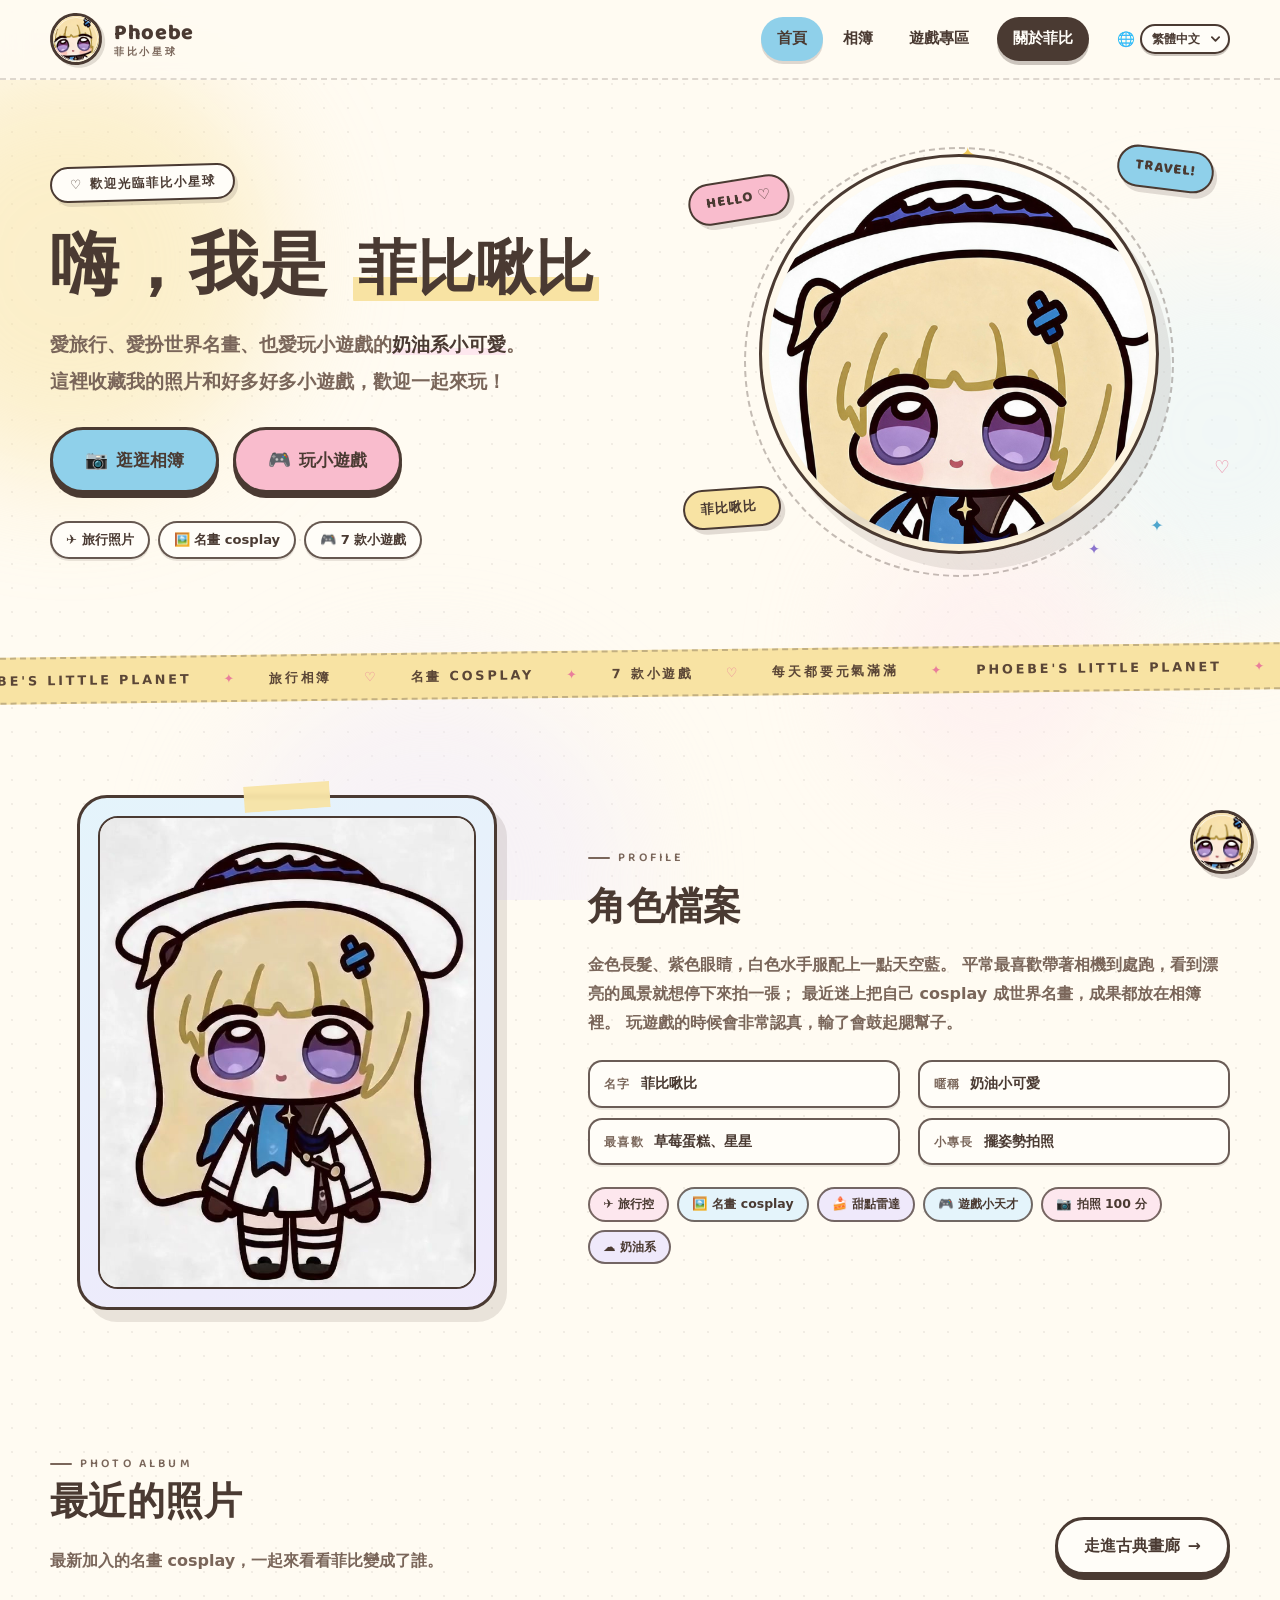
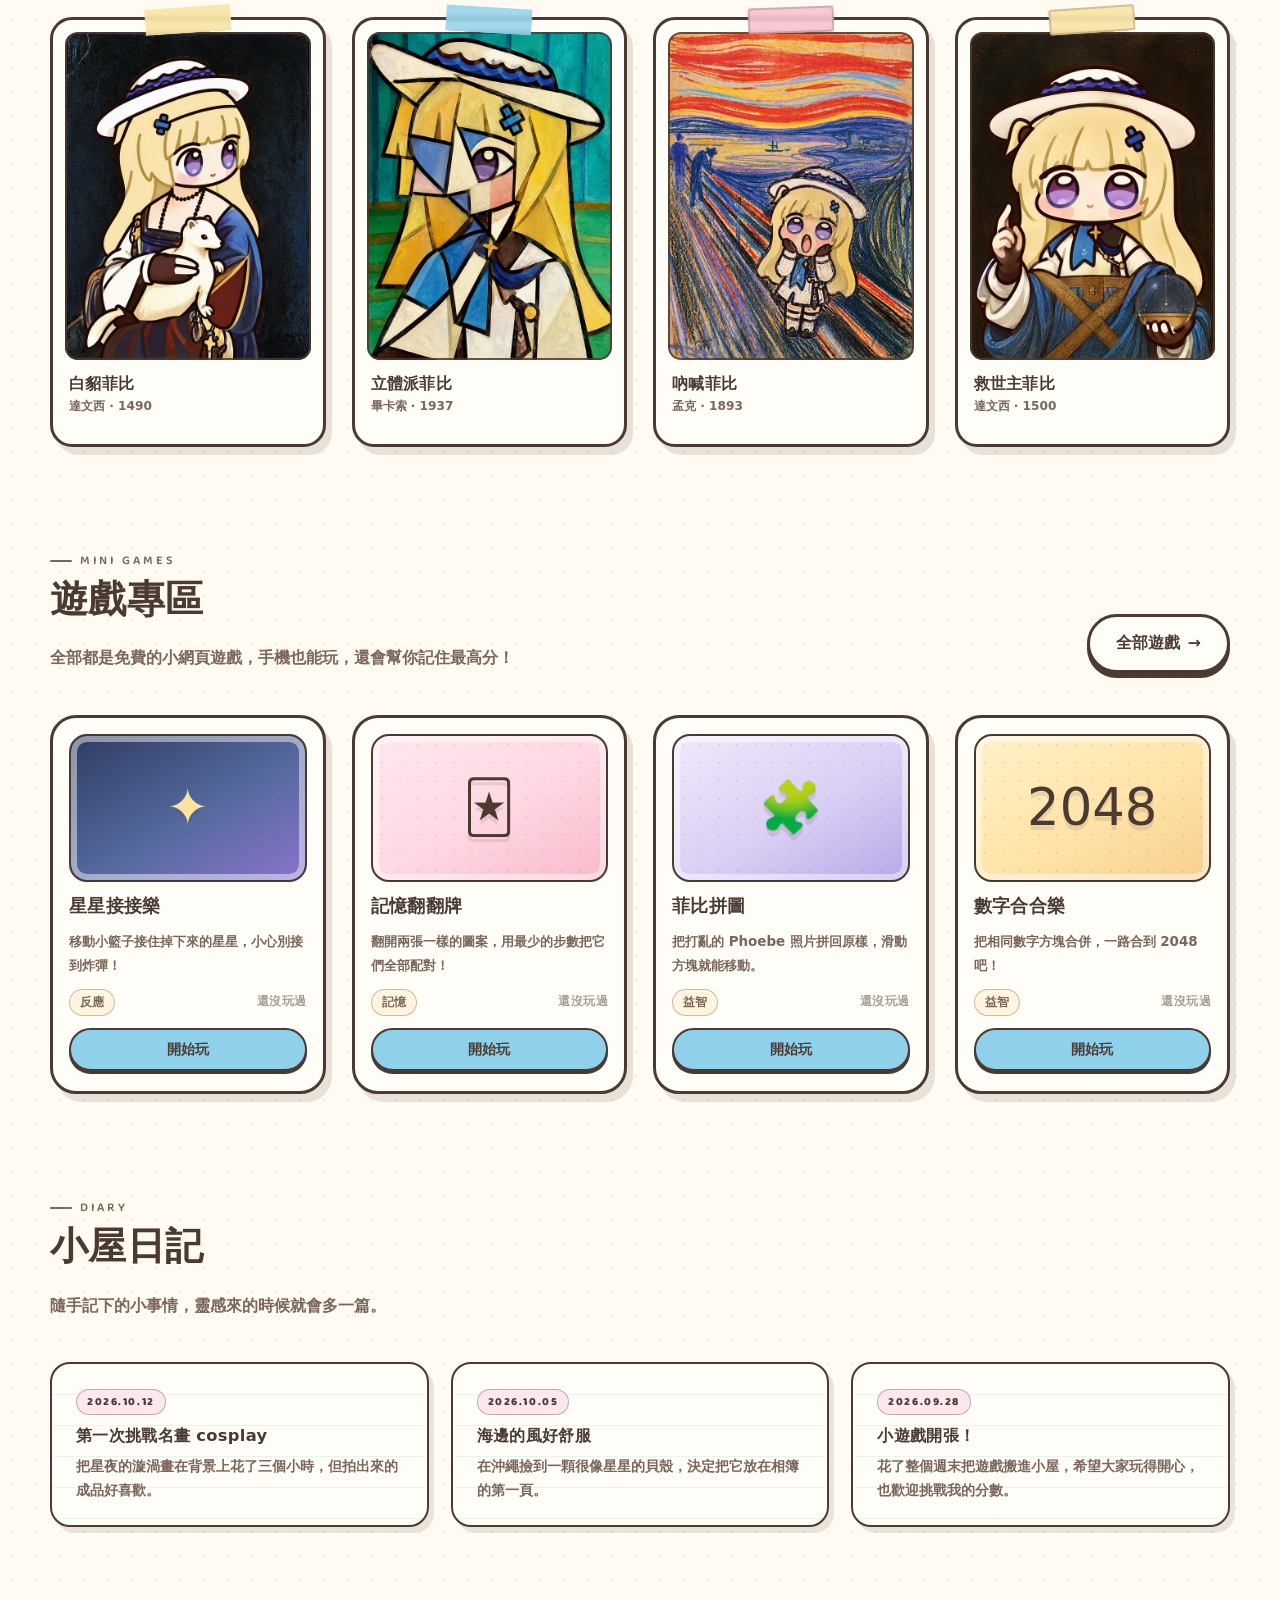
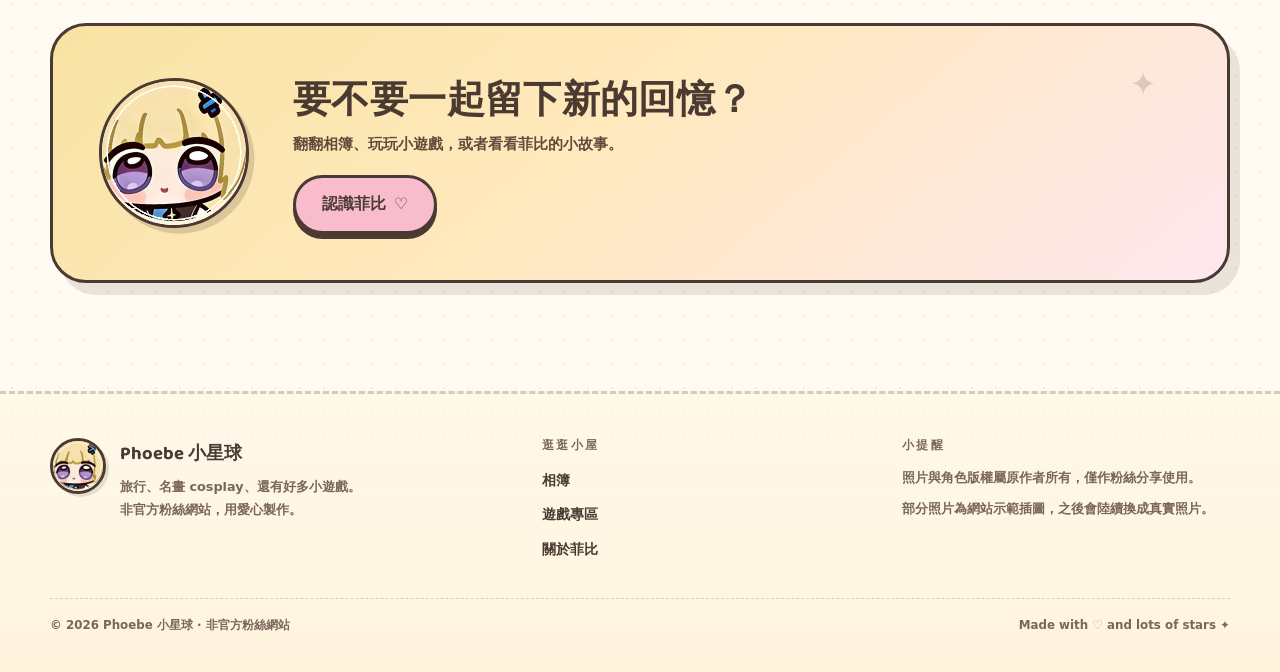
==== commit b49c8013: "點擊名字時右側大頭像嘴型同步開合" ====
--- a/index.html
+++ b/index.html
@@ -74,6 +74,7 @@
           <span class="hero__ring"></span>
           <div class="hero__disc">
             <img class="hero__phoebe" src="assets/img/phoebe/phoebe-avatar.jpg" alt="" width="1200" height="1200">
+            <span class="hero-mouth" aria-hidden="true"><span class="hero-mouth__shape"></span></span>
           </div>
           <span class="floaty floaty--1">✦</span>
           <span class="floaty floaty--2">♡</span>
@@ -351,7 +352,7 @@
     </button>
   </div>
 
-  <audio id="name-audio" src="assets/audio/phoebe-chubi-clean.mp3" preload="auto" aria-hidden="true"></audio>
+  <audio id="name-audio" src="assets/audio/phoebe-chubi-clean-v2.mp3" preload="auto" aria-hidden="true"></audio>
   <script src="assets/js/site.js" defer></script>
   <script src="assets/js/i18n.js" defer></script>
 </body>
--- a/assets/css/style.css
+++ b/assets/css/style.css
@@ -4305,3 +4305,63 @@
   outline-offset: 3px;
   border-radius: 6px;
 }
+
+/* ---------- 點名字時：右側大頭像的嘴型動畫 ---------- */
+.hero-mouth {
+  position: absolute;
+  top: 77.9%;
+  left: 49.3%;
+  z-index: 2;
+  width: 5.6%;
+  aspect-ratio: 1.32;
+  transform: translate(-50%, -50%);
+  pointer-events: none;
+  opacity: 0;
+  transition: opacity 0.08s ease;
+}
+
+.hero__disc.is-talking .hero-mouth {
+  opacity: 1;
+}
+
+.hero-mouth__shape {
+  position: relative;
+  display: block;
+  width: 100%;
+  height: 100%;
+  overflow: hidden;
+  background: #752b31;
+  border-radius: 44% 44% 50% 50%;
+  transform: scale(0.9, 0.2);
+  transform-origin: 50% 50%;
+}
+
+.hero__disc.is-talking .hero-mouth__shape {
+  animation: hero-talk 0.16s ease-in-out infinite alternate;
+}
+
+.hero-mouth__shape::after {
+  content: "";
+  position: absolute;
+  left: 18%;
+  right: 18%;
+  bottom: 11%;
+  height: 36%;
+  background: #ef9aa2;
+  border-radius: 50%;
+}
+
+@keyframes hero-talk {
+  0% {
+    transform: scale(0.88, 0.2);
+  }
+  100% {
+    transform: scale(1.04, 1);
+  }
+}
+
+@media (prefers-reduced-motion: reduce) {
+  .hero-mouth {
+    display: none;
+  }
+}
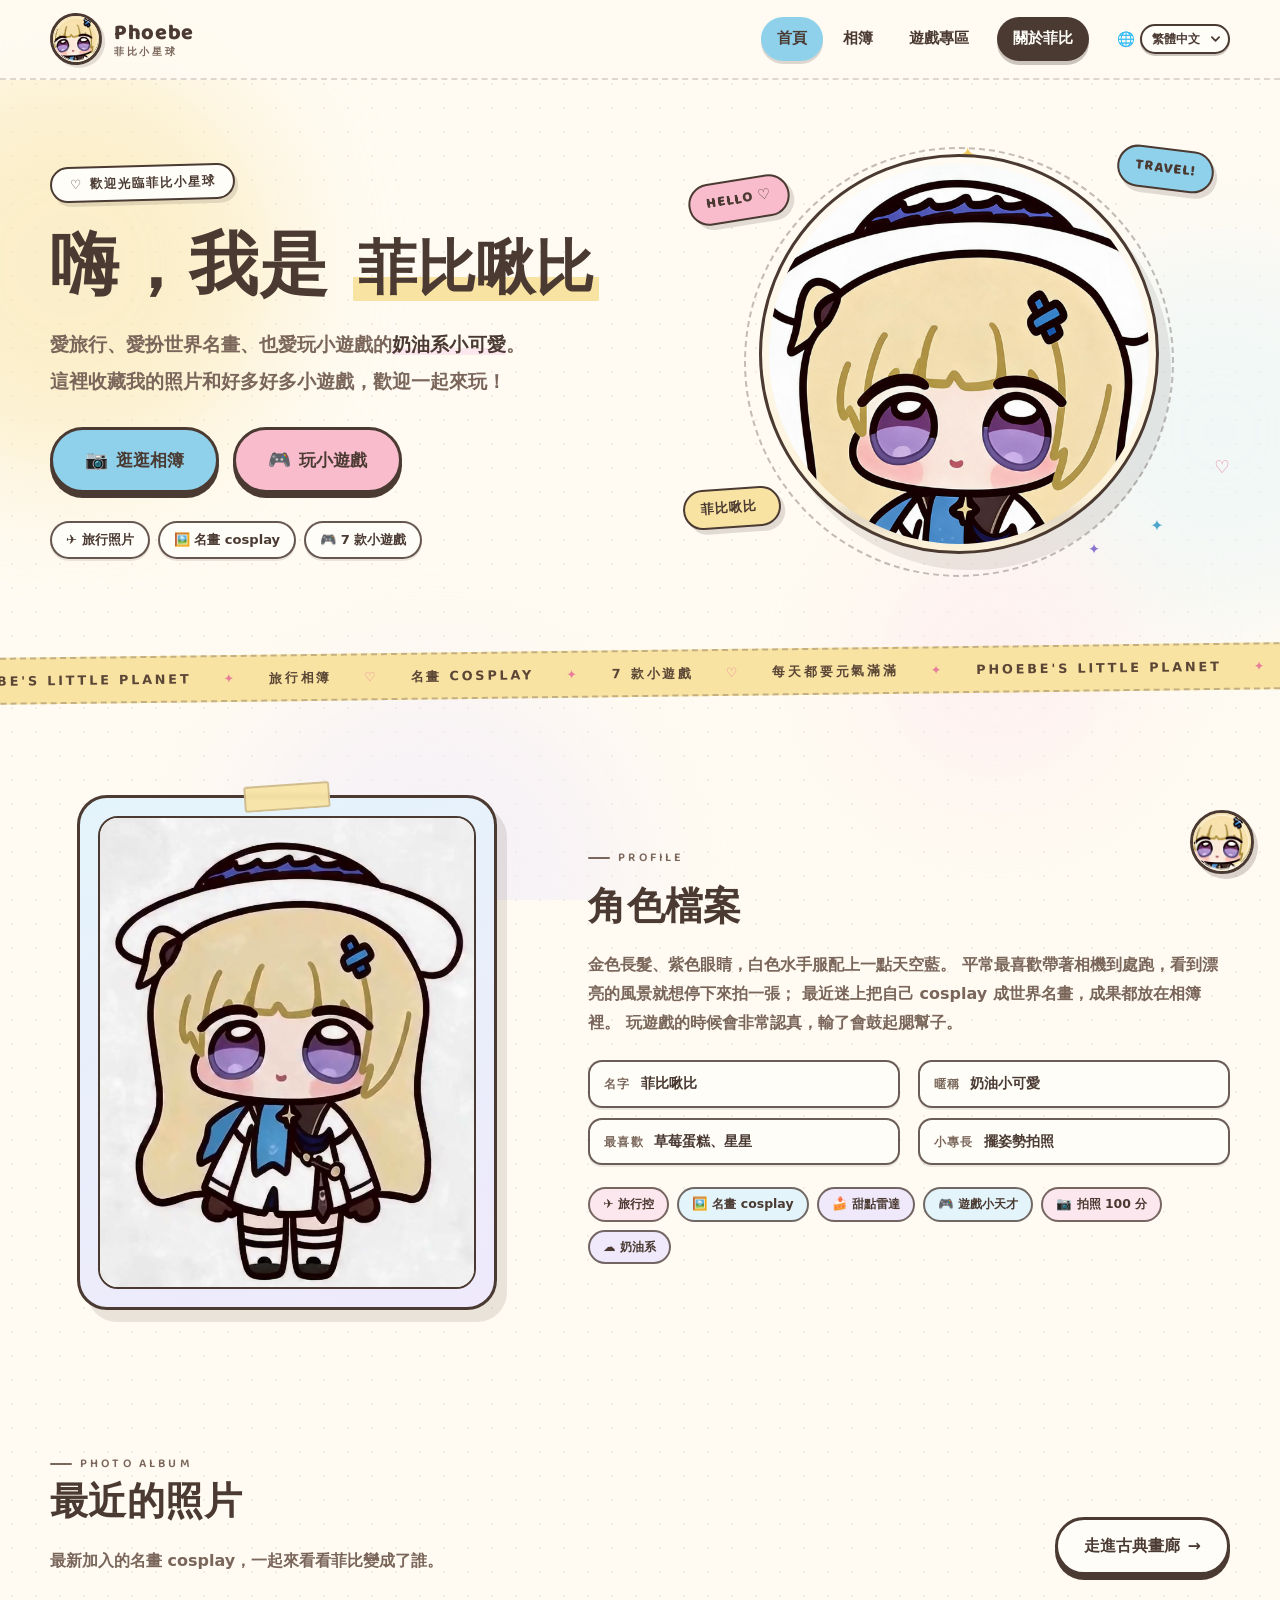
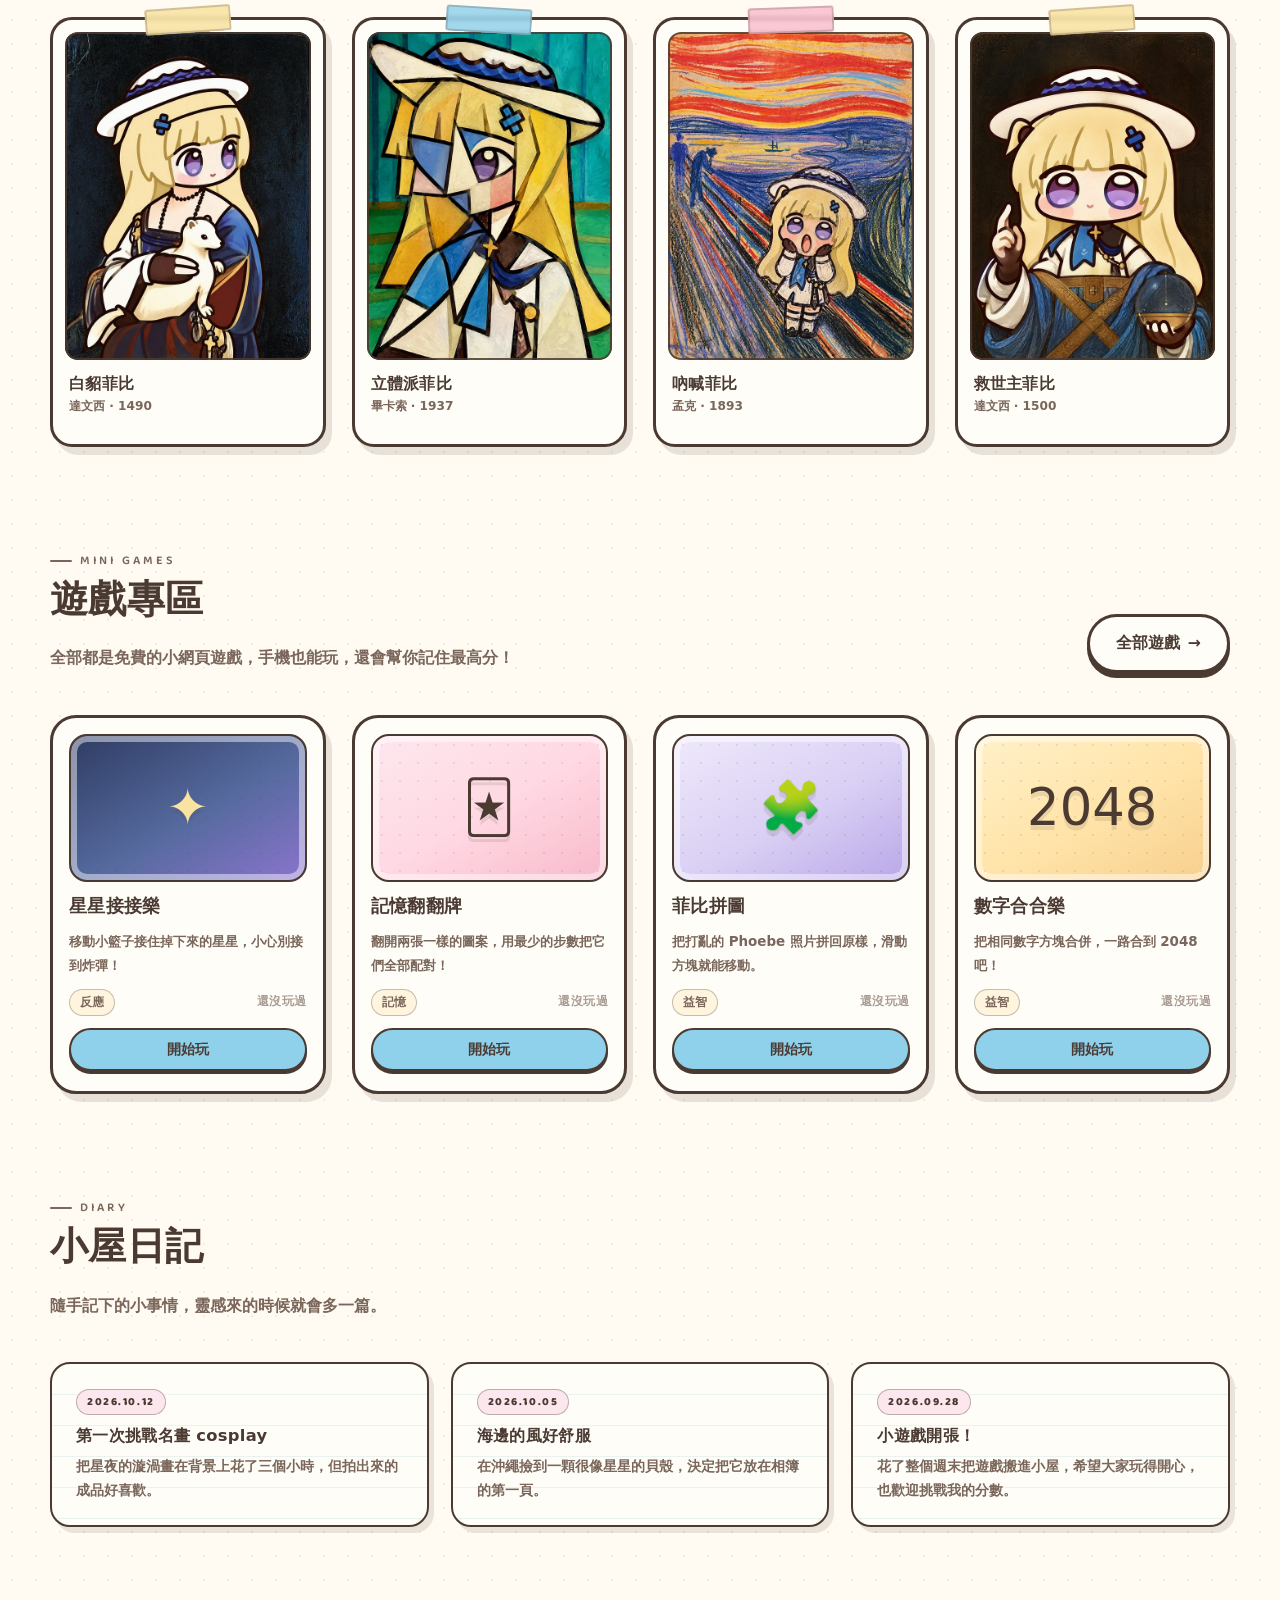
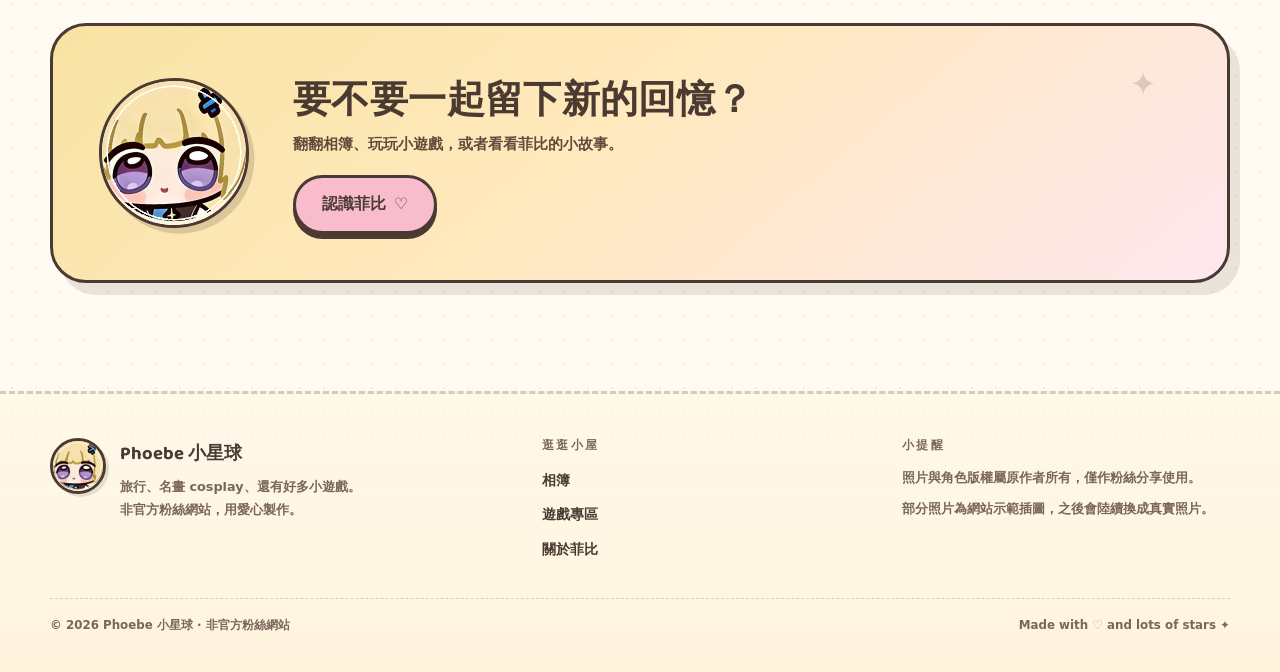
==== commit c198e741: "放大嘴型動畫並為 CSS/JS 加上快取版本" ====
--- a/index.html
+++ b/index.html
@@ -17,7 +17,7 @@
   <link rel="preconnect" href="https://fonts.googleapis.com">
   <link rel="preconnect" href="https://fonts.gstatic.com" crossorigin>
   <link href="https://fonts.googleapis.com/css2?family=Baloo+2:wght@500;600;700;800&display=swap" rel="stylesheet">
-  <link rel="stylesheet" href="assets/css/style.css">
+  <link rel="stylesheet" href="assets/css/style.css?v=20261018-mouth2">
   <script>document.documentElement.classList.add("js");</script>
 </head>
 <body>
@@ -353,7 +353,7 @@
   </div>
 
   <audio id="name-audio" src="assets/audio/phoebe-chubi-clean-v2.mp3" preload="auto" aria-hidden="true"></audio>
-  <script src="assets/js/site.js" defer></script>
+  <script src="assets/js/site.js?v=20261018-mouth2" defer></script>
   <script src="assets/js/i18n.js" defer></script>
 </body>
 </html>
--- a/assets/css/style.css
+++ b/assets/css/style.css
@@ -4312,8 +4312,8 @@
   top: 77.9%;
   left: 49.3%;
   z-index: 2;
-  width: 5.6%;
-  aspect-ratio: 1.32;
+  width: 6.8%;
+  height: 5.2%;
   transform: translate(-50%, -50%);
   pointer-events: none;
   opacity: 0;
@@ -4337,7 +4337,7 @@
 }
 
 .hero__disc.is-talking .hero-mouth__shape {
-  animation: hero-talk 0.16s ease-in-out infinite alternate;
+  animation: hero-talk 0.24s ease-in-out infinite alternate;
 }
 
 .hero-mouth__shape::after {
@@ -4353,10 +4353,10 @@
 
 @keyframes hero-talk {
   0% {
+    transform: scale(1.04, 1);
+  }
+  100% {
     transform: scale(0.88, 0.2);
-  }
-  100% {
-    transform: scale(1.04, 1);
   }
 }
 
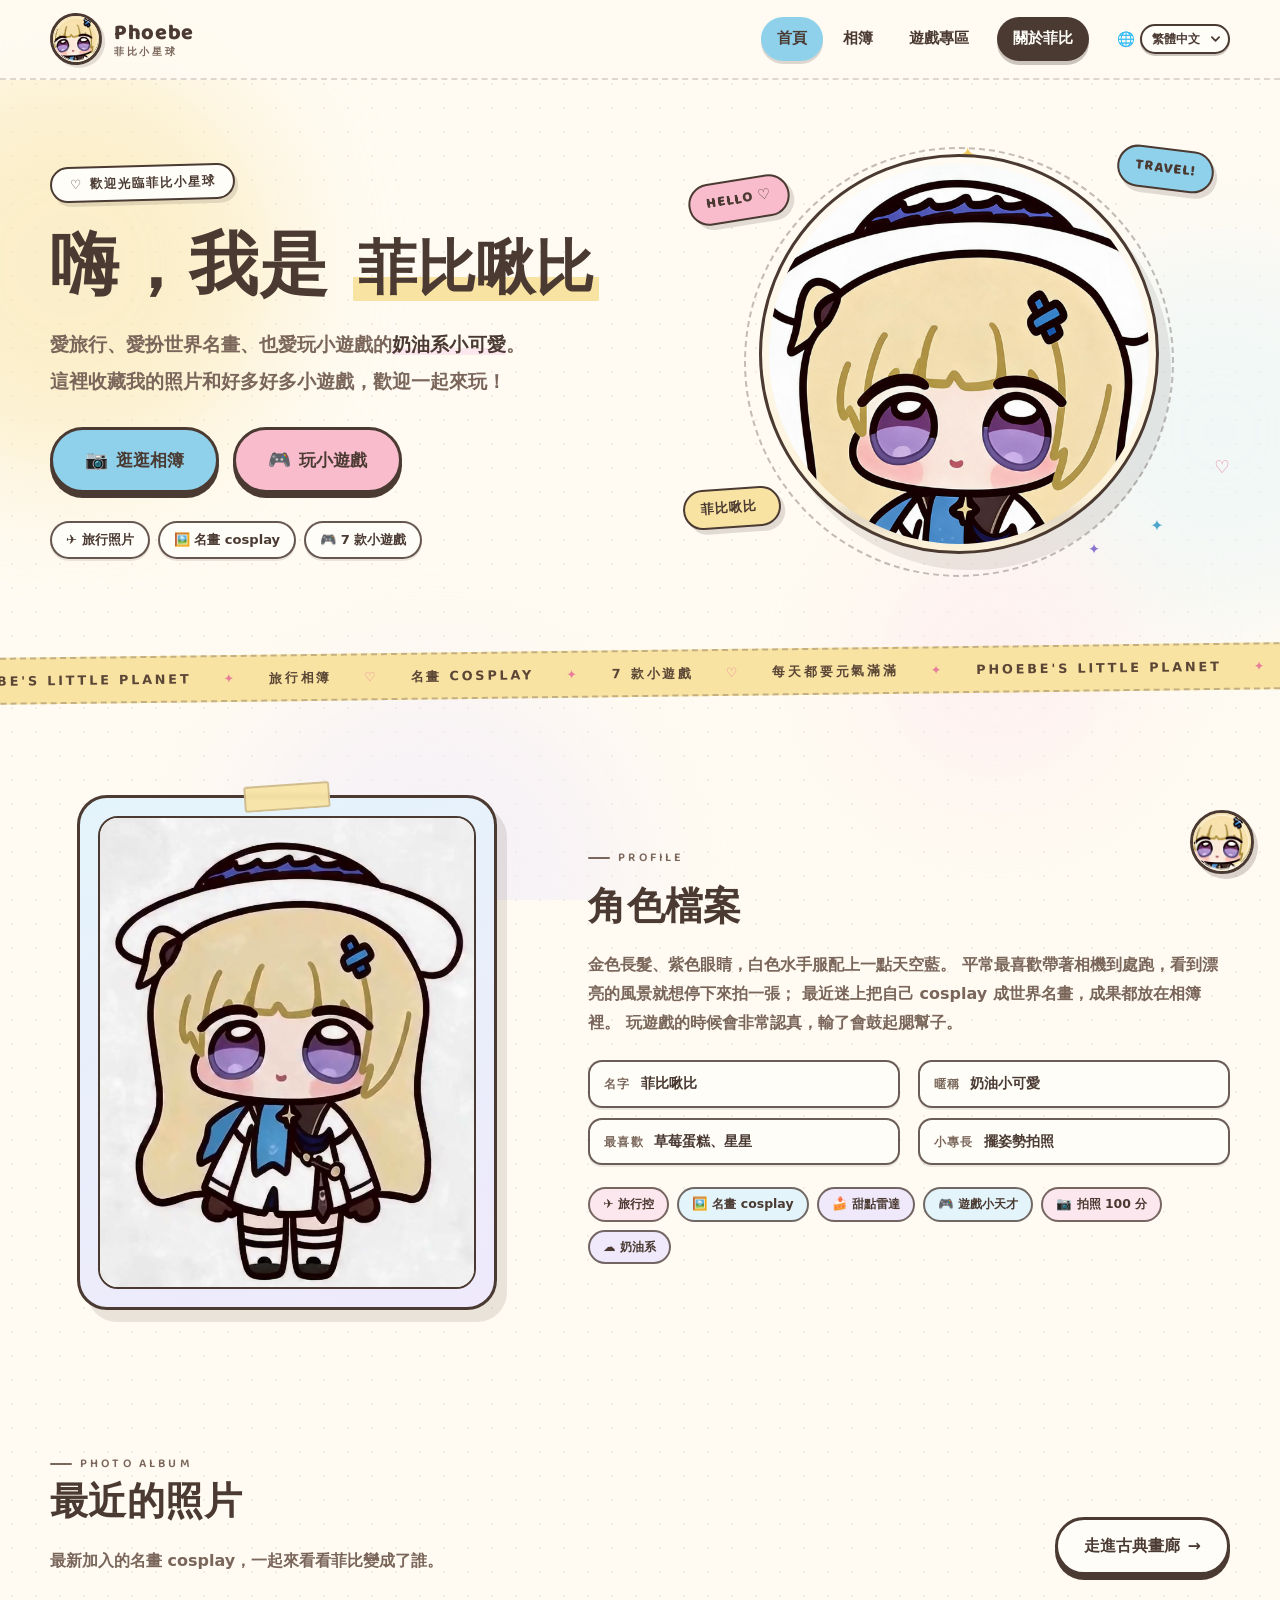
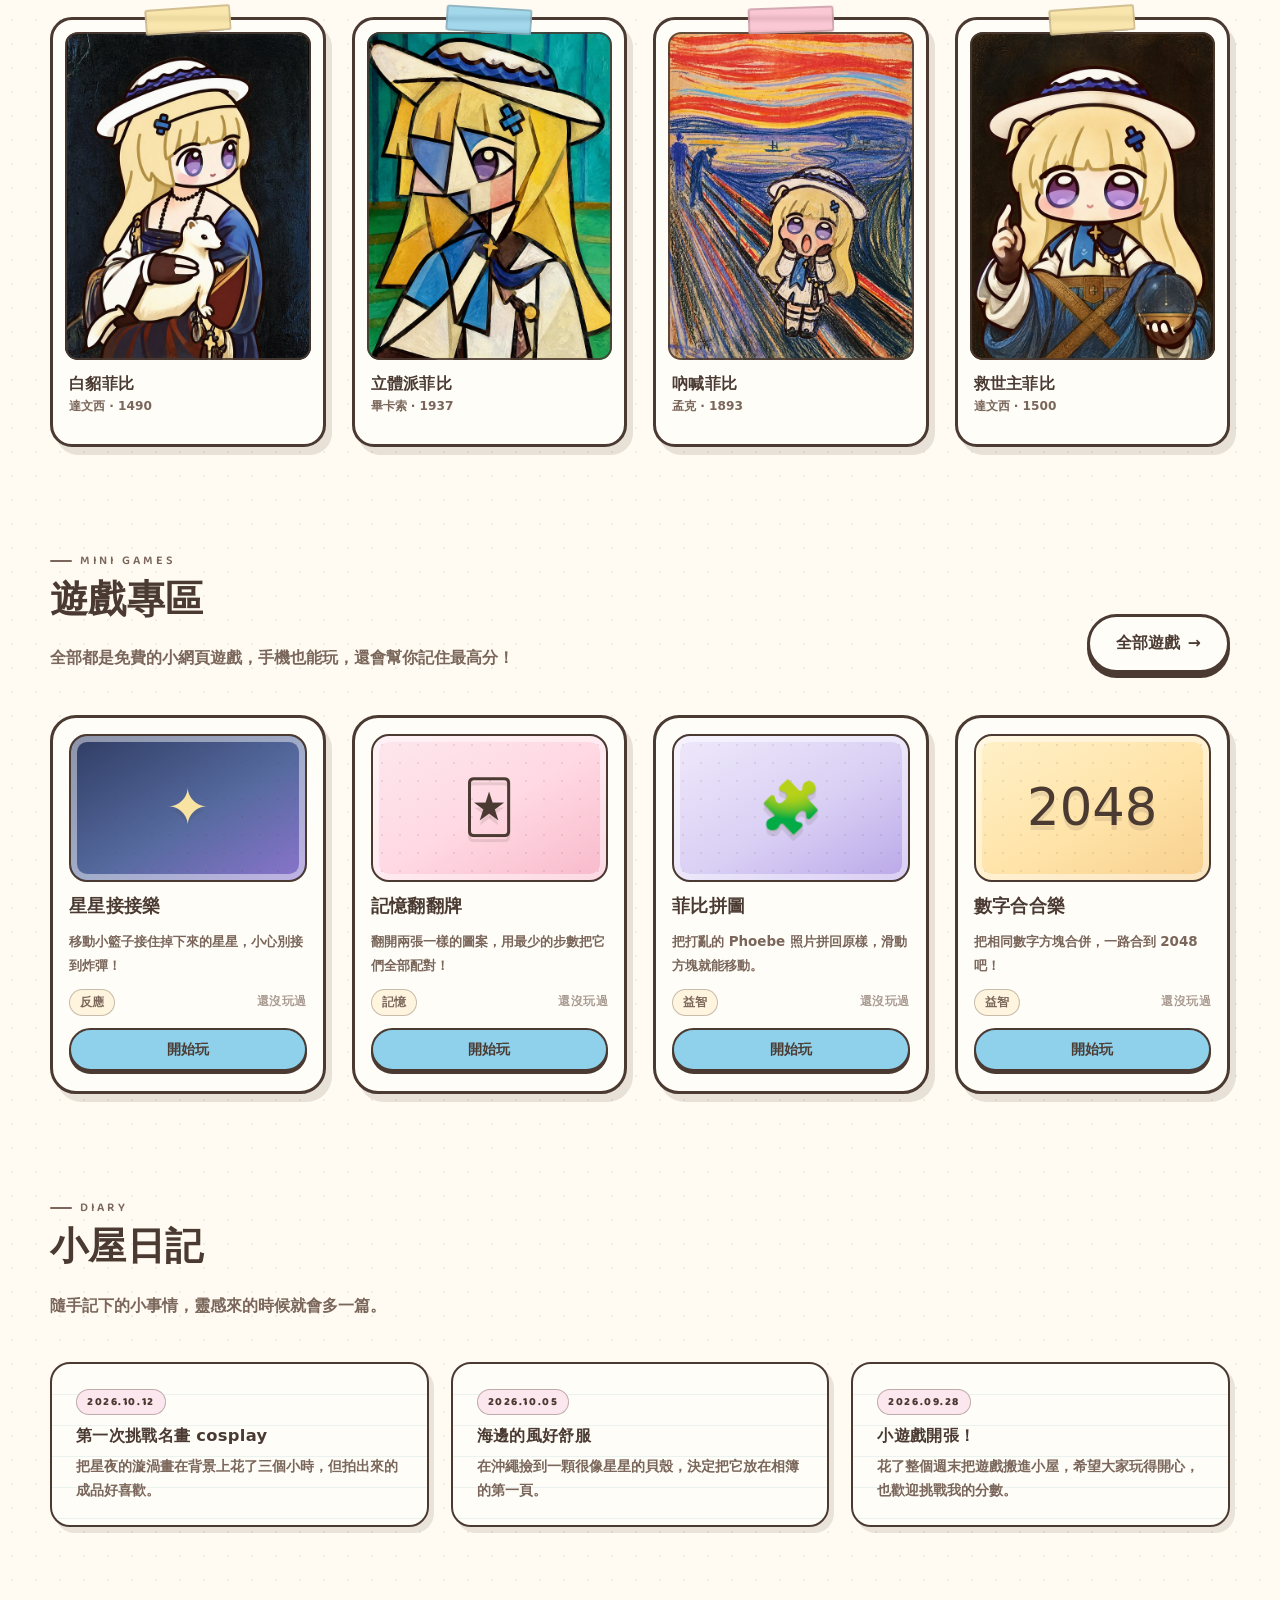
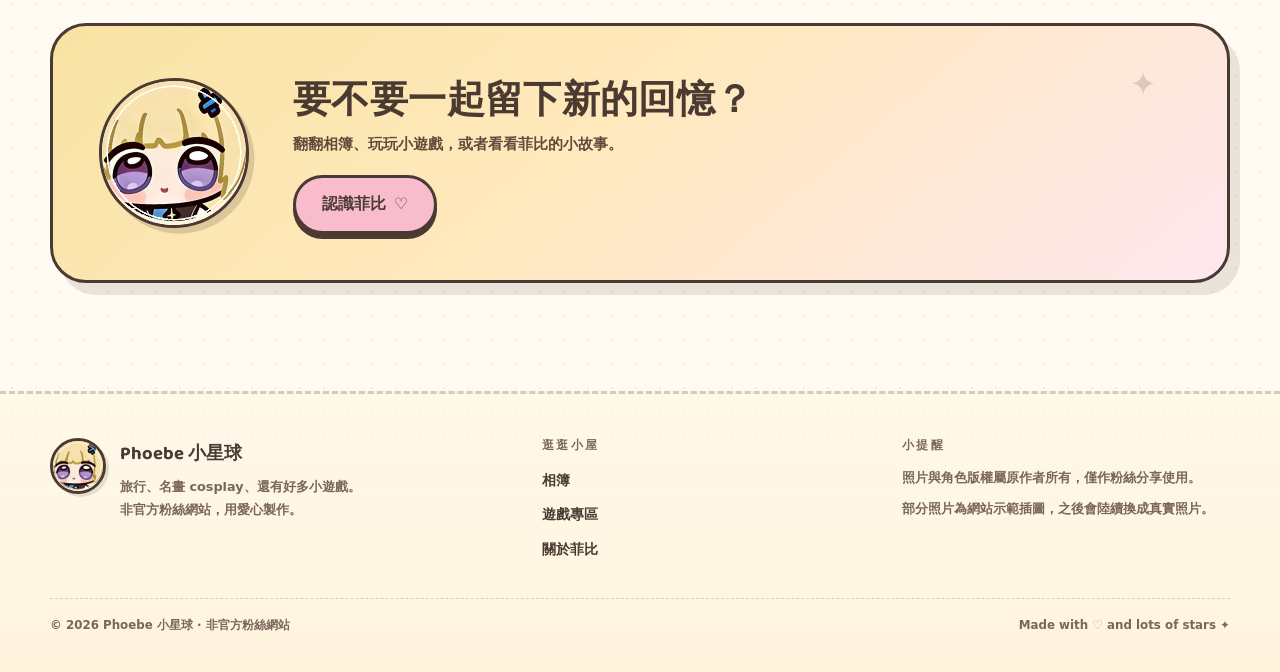
==== commit 5ef1c230: "取消點名字時的頭像嘴型動畫，保留語音播放" ====
--- a/index.html
+++ b/index.html
@@ -17,7 +17,7 @@
   <link rel="preconnect" href="https://fonts.googleapis.com">
   <link rel="preconnect" href="https://fonts.gstatic.com" crossorigin>
   <link href="https://fonts.googleapis.com/css2?family=Baloo+2:wght@500;600;700;800&display=swap" rel="stylesheet">
-  <link rel="stylesheet" href="assets/css/style.css?v=20261018-mouth2">
+  <link rel="stylesheet" href="assets/css/style.css?v=20261018-audio">
   <script>document.documentElement.classList.add("js");</script>
 </head>
 <body>
@@ -74,7 +74,6 @@
           <span class="hero__ring"></span>
           <div class="hero__disc">
             <img class="hero__phoebe" src="assets/img/phoebe/phoebe-avatar.jpg" alt="" width="1200" height="1200">
-            <span class="hero-mouth" aria-hidden="true"><span class="hero-mouth__shape"></span></span>
           </div>
           <span class="floaty floaty--1">✦</span>
           <span class="floaty floaty--2">♡</span>
@@ -353,7 +352,7 @@
   </div>
 
   <audio id="name-audio" src="assets/audio/phoebe-chubi-clean-v2.mp3" preload="auto" aria-hidden="true"></audio>
-  <script src="assets/js/site.js?v=20261018-mouth2" defer></script>
+  <script src="assets/js/site.js?v=20261018-audio" defer></script>
   <script src="assets/js/i18n.js" defer></script>
 </body>
 </html>
--- a/assets/css/style.css
+++ b/assets/css/style.css
@@ -4305,63 +4305,3 @@
   outline-offset: 3px;
   border-radius: 6px;
 }
-
-/* ---------- 點名字時：右側大頭像的嘴型動畫 ---------- */
-.hero-mouth {
-  position: absolute;
-  top: 77.9%;
-  left: 49.3%;
-  z-index: 2;
-  width: 6.8%;
-  height: 5.2%;
-  transform: translate(-50%, -50%);
-  pointer-events: none;
-  opacity: 0;
-  transition: opacity 0.08s ease;
-}
-
-.hero__disc.is-talking .hero-mouth {
-  opacity: 1;
-}
-
-.hero-mouth__shape {
-  position: relative;
-  display: block;
-  width: 100%;
-  height: 100%;
-  overflow: hidden;
-  background: #752b31;
-  border-radius: 44% 44% 50% 50%;
-  transform: scale(0.9, 0.2);
-  transform-origin: 50% 50%;
-}
-
-.hero__disc.is-talking .hero-mouth__shape {
-  animation: hero-talk 0.24s ease-in-out infinite alternate;
-}
-
-.hero-mouth__shape::after {
-  content: "";
-  position: absolute;
-  left: 18%;
-  right: 18%;
-  bottom: 11%;
-  height: 36%;
-  background: #ef9aa2;
-  border-radius: 50%;
-}
-
-@keyframes hero-talk {
-  0% {
-    transform: scale(1.04, 1);
-  }
-  100% {
-    transform: scale(0.88, 0.2);
-  }
-}
-
-@media (prefers-reduced-motion: reduce) {
-  .hero-mouth {
-    display: none;
-  }
-}
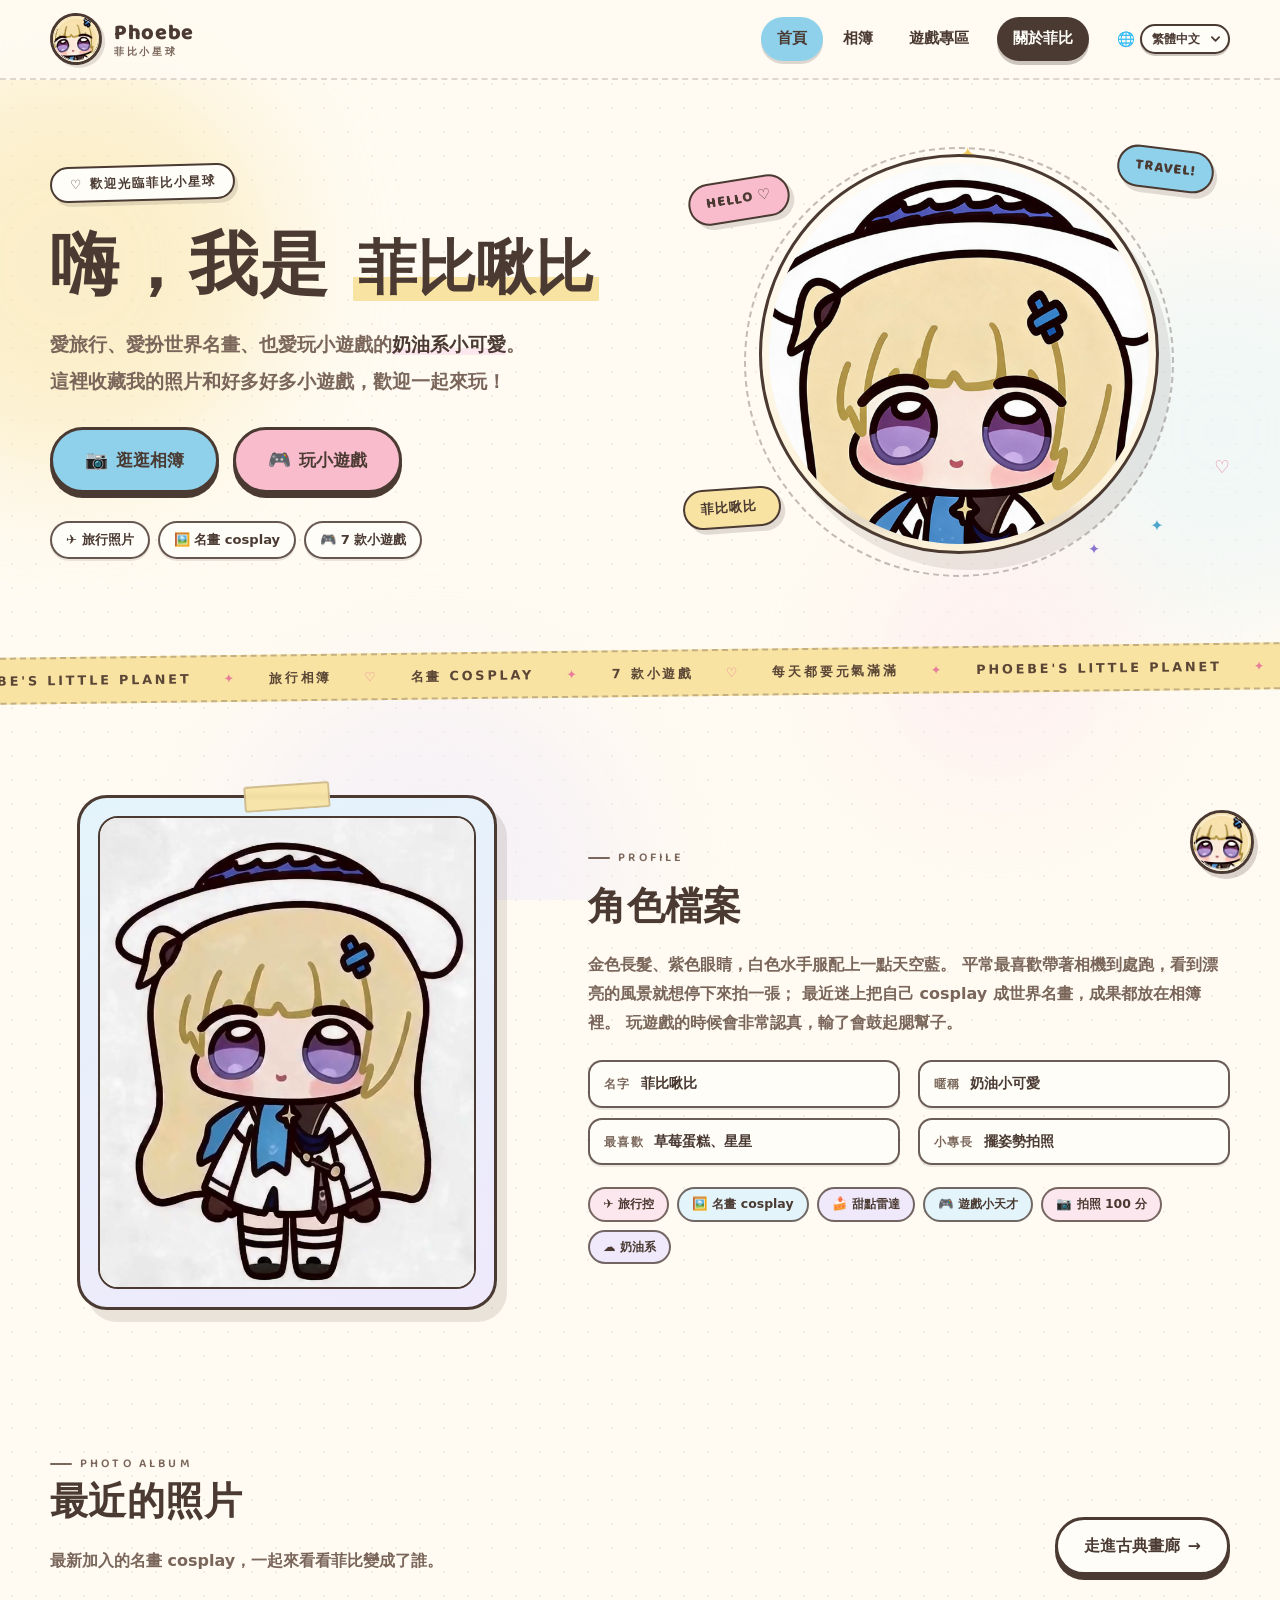
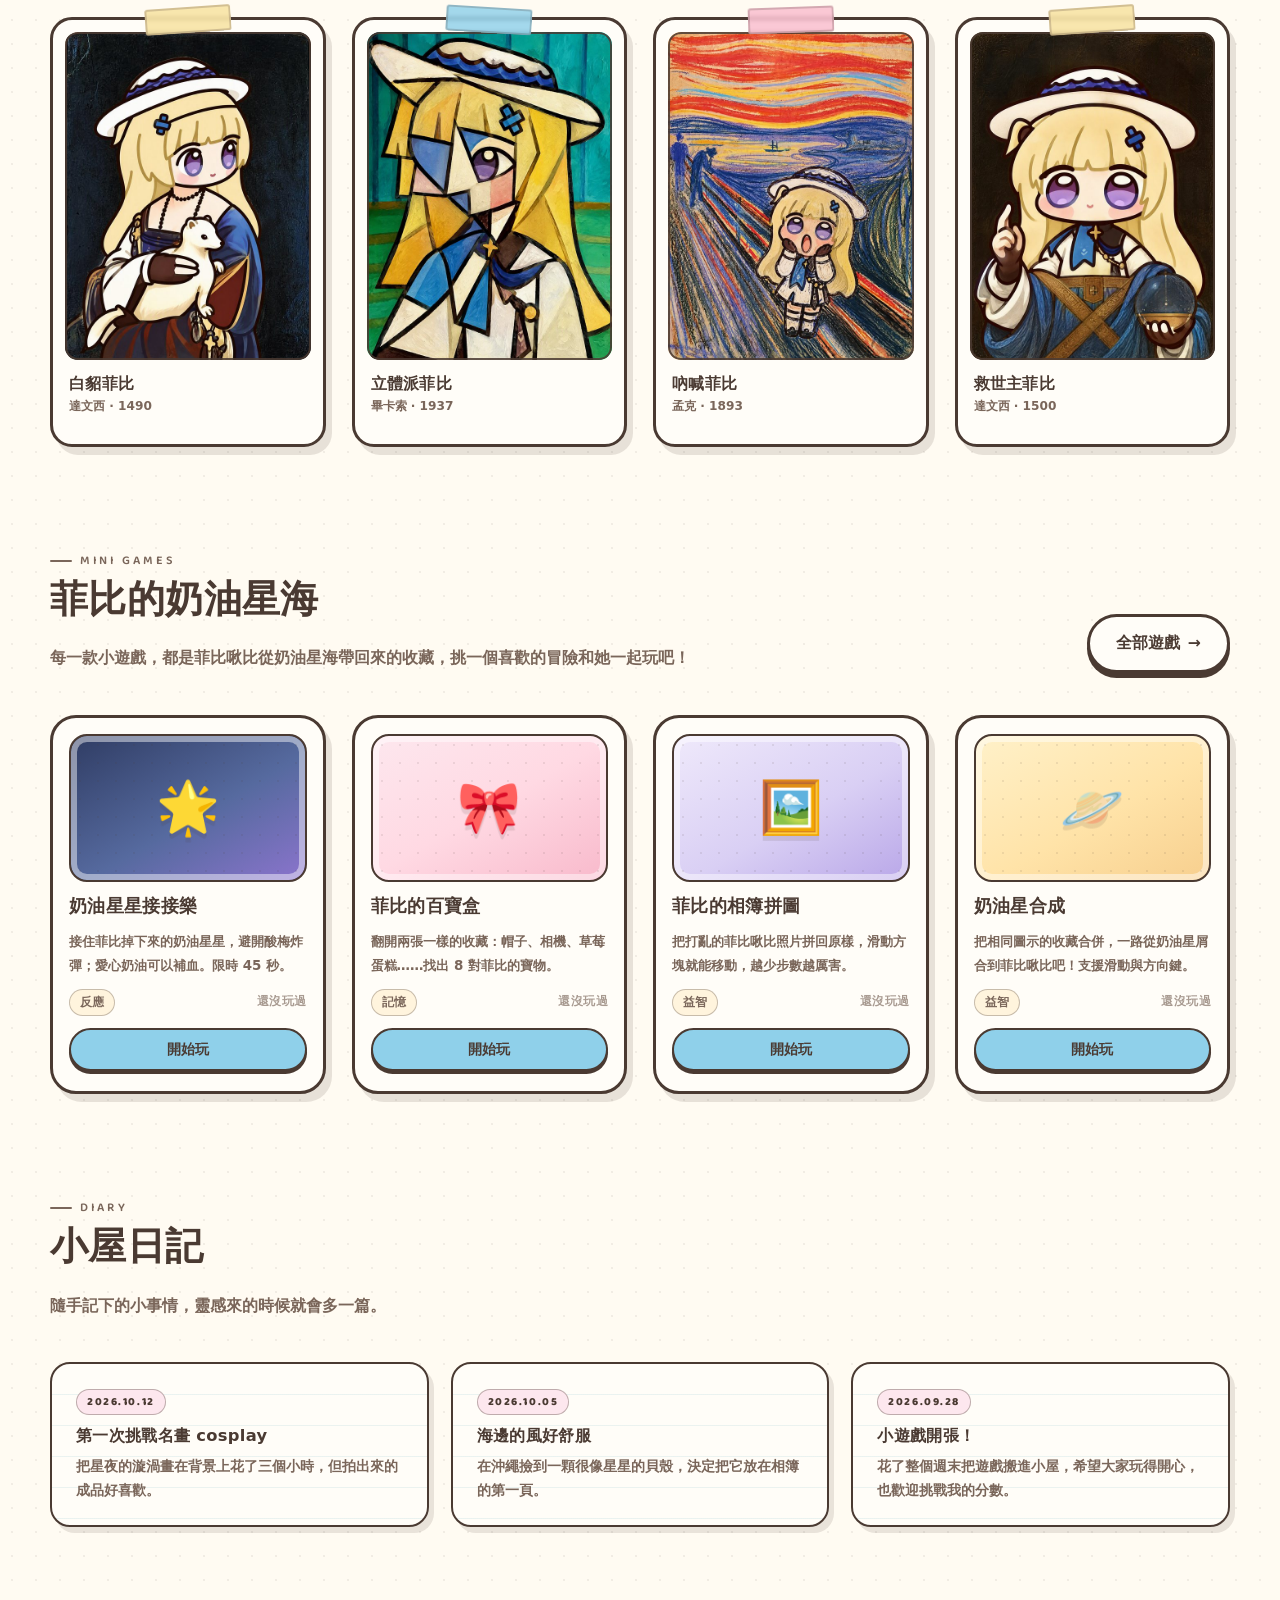
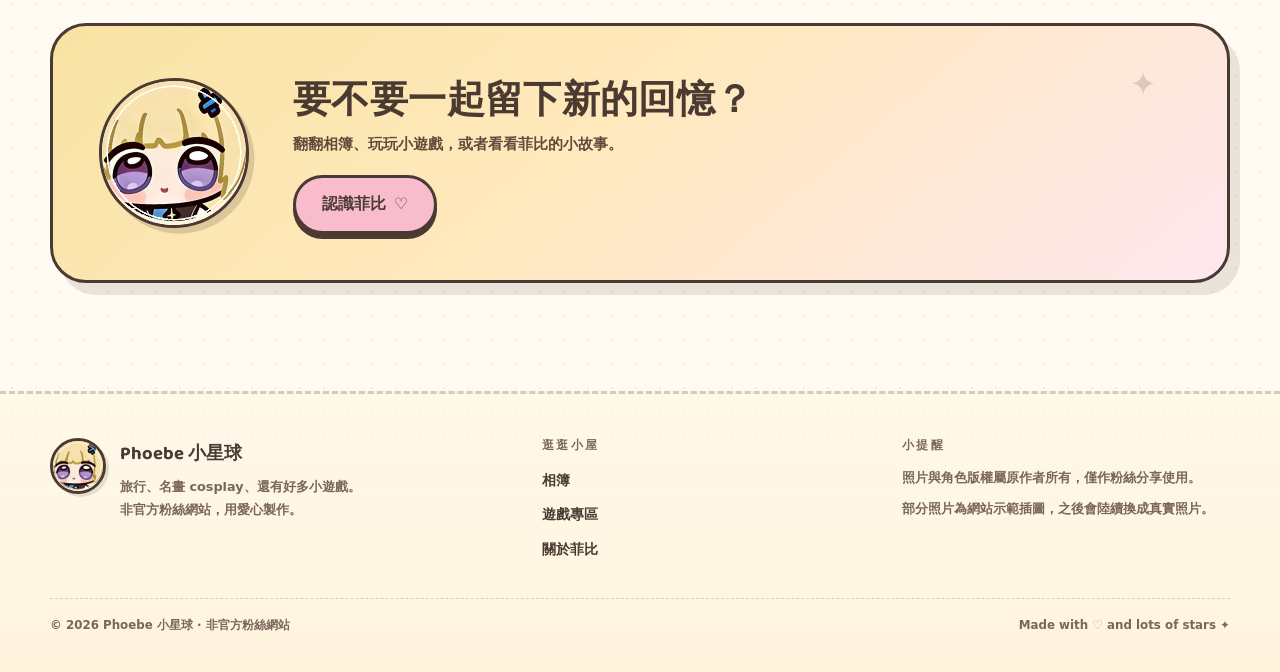
==== commit 07cd767a: "遊戲全面改成菲比啾比的奶油星海世界觀" ====
--- a/index.html
+++ b/index.html
@@ -17,7 +17,7 @@
   <link rel="preconnect" href="https://fonts.googleapis.com">
   <link rel="preconnect" href="https://fonts.gstatic.com" crossorigin>
   <link href="https://fonts.googleapis.com/css2?family=Baloo+2:wght@500;600;700;800&display=swap" rel="stylesheet">
-  <link rel="stylesheet" href="assets/css/style.css?v=20261018-audio">
+  <link rel="stylesheet" href="assets/css/style.css?v=20261018-games">
   <script>document.documentElement.classList.add("js");</script>
 </head>
 <body>
@@ -206,17 +206,17 @@
         <div class="head-row" data-reveal>
           <div class="section-head">
             <p class="section-kicker">MINI GAMES</p>
-            <h2>遊戲專區</h2>
-            <p>全部都是免費的小網頁遊戲，手機也能玩，還會幫你記住最高分！</p>
+            <h2>菲比的奶油星海</h2>
+            <p>每一款小遊戲，都是菲比啾比從奶油星海帶回來的收藏，挑一個喜歡的冒險和她一起玩吧！</p>
           </div>
           <a class="btn btn--ghost" href="games.html">全部遊戲 <span aria-hidden="true">→</span></a>
         </div>
 
         <div class="game-grid">
           <article class="game-card" data-reveal>
-            <div class="game-card__thumb game-card__thumb--stars" aria-hidden="true"><span>✦</span></div>
-            <h3 class="game-card__title">星星接接樂</h3>
-            <p class="game-card__desc">移動小籃子接住掉下來的星星，小心別接到炸彈！</p>
+            <div class="game-card__thumb game-card__thumb--stars" aria-hidden="true"><span>🌟</span></div>
+            <h3 class="game-card__title">奶油星星接接樂</h3>
+            <p class="game-card__desc">接住菲比掉下來的奶油星星，避開酸梅炸彈；愛心奶油可以補血。限時 45 秒。</p>
             <div class="game-card__meta">
               <span class="game-card__tag">反應</span>
               <span class="best-score" data-best="catch-stars">還沒玩過</span>
@@ -227,9 +227,9 @@
           </article>
 
           <article class="game-card" data-reveal data-reveal-delay="80">
-            <div class="game-card__thumb game-card__thumb--memory" aria-hidden="true"><span>🃏</span></div>
-            <h3 class="game-card__title">記憶翻翻牌</h3>
-            <p class="game-card__desc">翻開兩張一樣的圖案，用最少的步數把它們全部配對！</p>
+            <div class="game-card__thumb game-card__thumb--memory" aria-hidden="true"><span>🎀</span></div>
+            <h3 class="game-card__title">菲比的百寶盒</h3>
+            <p class="game-card__desc">翻開兩張一樣的收藏：帽子、相機、草莓蛋糕……找出 8 對菲比的寶物。</p>
             <div class="game-card__meta">
               <span class="game-card__tag">記憶</span>
               <span class="best-score" data-best="memory" data-best-format="moves">還沒玩過</span>
@@ -240,9 +240,9 @@
           </article>
 
           <article class="game-card" data-reveal data-reveal-delay="160">
-            <div class="game-card__thumb game-card__thumb--puzzle" aria-hidden="true"><span>🧩</span></div>
-            <h3 class="game-card__title">菲比拼圖</h3>
-            <p class="game-card__desc">把打亂的 Phoebe 照片拼回原樣，滑動方塊就能移動。</p>
+            <div class="game-card__thumb game-card__thumb--puzzle" aria-hidden="true"><span>🖼️</span></div>
+            <h3 class="game-card__title">菲比的相簿拼圖</h3>
+            <p class="game-card__desc">把打亂的菲比啾比照片拼回原樣，滑動方塊就能移動，越少步數越厲害。</p>
             <div class="game-card__meta">
               <span class="game-card__tag">益智</span>
               <span class="best-score" data-best="puzzle" data-best-format="moves">還沒玩過</span>
@@ -253,9 +253,9 @@
           </article>
 
           <article class="game-card" data-reveal data-reveal-delay="240">
-            <div class="game-card__thumb game-card__thumb--numbers" aria-hidden="true"><span>2048</span></div>
-            <h3 class="game-card__title">數字合合樂</h3>
-            <p class="game-card__desc">把相同數字方塊合併，一路合到 2048 吧！</p>
+            <div class="game-card__thumb game-card__thumb--numbers" aria-hidden="true"><span>🪐</span></div>
+            <h3 class="game-card__title">奶油星合成</h3>
+            <p class="game-card__desc">把相同圖示的收藏合併，一路從奶油星屑合到菲比啾比吧！支援滑動與方向鍵。</p>
             <div class="game-card__meta">
               <span class="game-card__tag">益智</span>
               <span class="best-score" data-best="2048">還沒玩過</span>
@@ -352,7 +352,7 @@
   </div>
 
   <audio id="name-audio" src="assets/audio/phoebe-chubi-clean-v2.mp3" preload="auto" aria-hidden="true"></audio>
-  <script src="assets/js/site.js?v=20261018-audio" defer></script>
-  <script src="assets/js/i18n.js" defer></script>
+  <script src="assets/js/site.js?v=20261018-games" defer></script>
+  <script src="assets/js/i18n.js?v=20261018-games" defer></script>
 </body>
 </html>
--- a/assets/css/style.css
+++ b/assets/css/style.css
@@ -4305,3 +4305,76 @@
   outline-offset: 3px;
   border-radius: 6px;
 }
+
+/* ---------- 遊戲世界觀：奶油星海 ---------- */
+.game-guide {
+  display: flex;
+  align-items: center;
+  gap: 14px;
+  margin: 14px 0 8px;
+  padding: 12px 18px;
+  background: rgba(255, 248, 231, 0.9);
+  border: 2.5px solid var(--ink);
+  border-radius: 18px;
+  box-shadow: 4px 5px 0 rgba(74, 58, 50, 0.12);
+}
+
+.game-guide img {
+  width: 54px;
+  height: 54px;
+  flex: 0 0 auto;
+  border: 2.5px solid var(--ink);
+  border-radius: 50%;
+  background: var(--butter);
+}
+
+.game-guide p {
+  margin: 0;
+  font-size: 0.9rem;
+  font-weight: 700;
+  line-height: 1.7;
+  color: var(--ink-2);
+}
+
+.n2048-legend {
+  display: flex;
+  flex-wrap: wrap;
+  align-items: center;
+  gap: 5px 8px;
+  margin-top: 10px;
+  padding-top: 10px;
+  border-top: 1.5px dashed rgba(74, 58, 50, 0.22);
+  font-size: 1.05rem;
+}
+
+.n2048-legend span[aria-hidden="true"] {
+  display: inline-grid;
+  place-items: center;
+  width: 26px;
+  height: 26px;
+  border: 1.5px solid rgba(74, 58, 50, 0.28);
+  border-radius: 7px;
+  background: rgba(255, 255, 255, 0.72);
+}
+
+.n2048-legend i {
+  font-style: normal;
+  color: var(--ink-3);
+  font-size: 0.7rem;
+}
+
+@media (max-width: 560px) {
+  .game-guide {
+    align-items: flex-start;
+    padding: 10px 14px;
+  }
+
+  .game-guide img {
+    width: 44px;
+    height: 44px;
+  }
+
+  .game-guide p {
+    font-size: 0.82rem;
+  }
+}
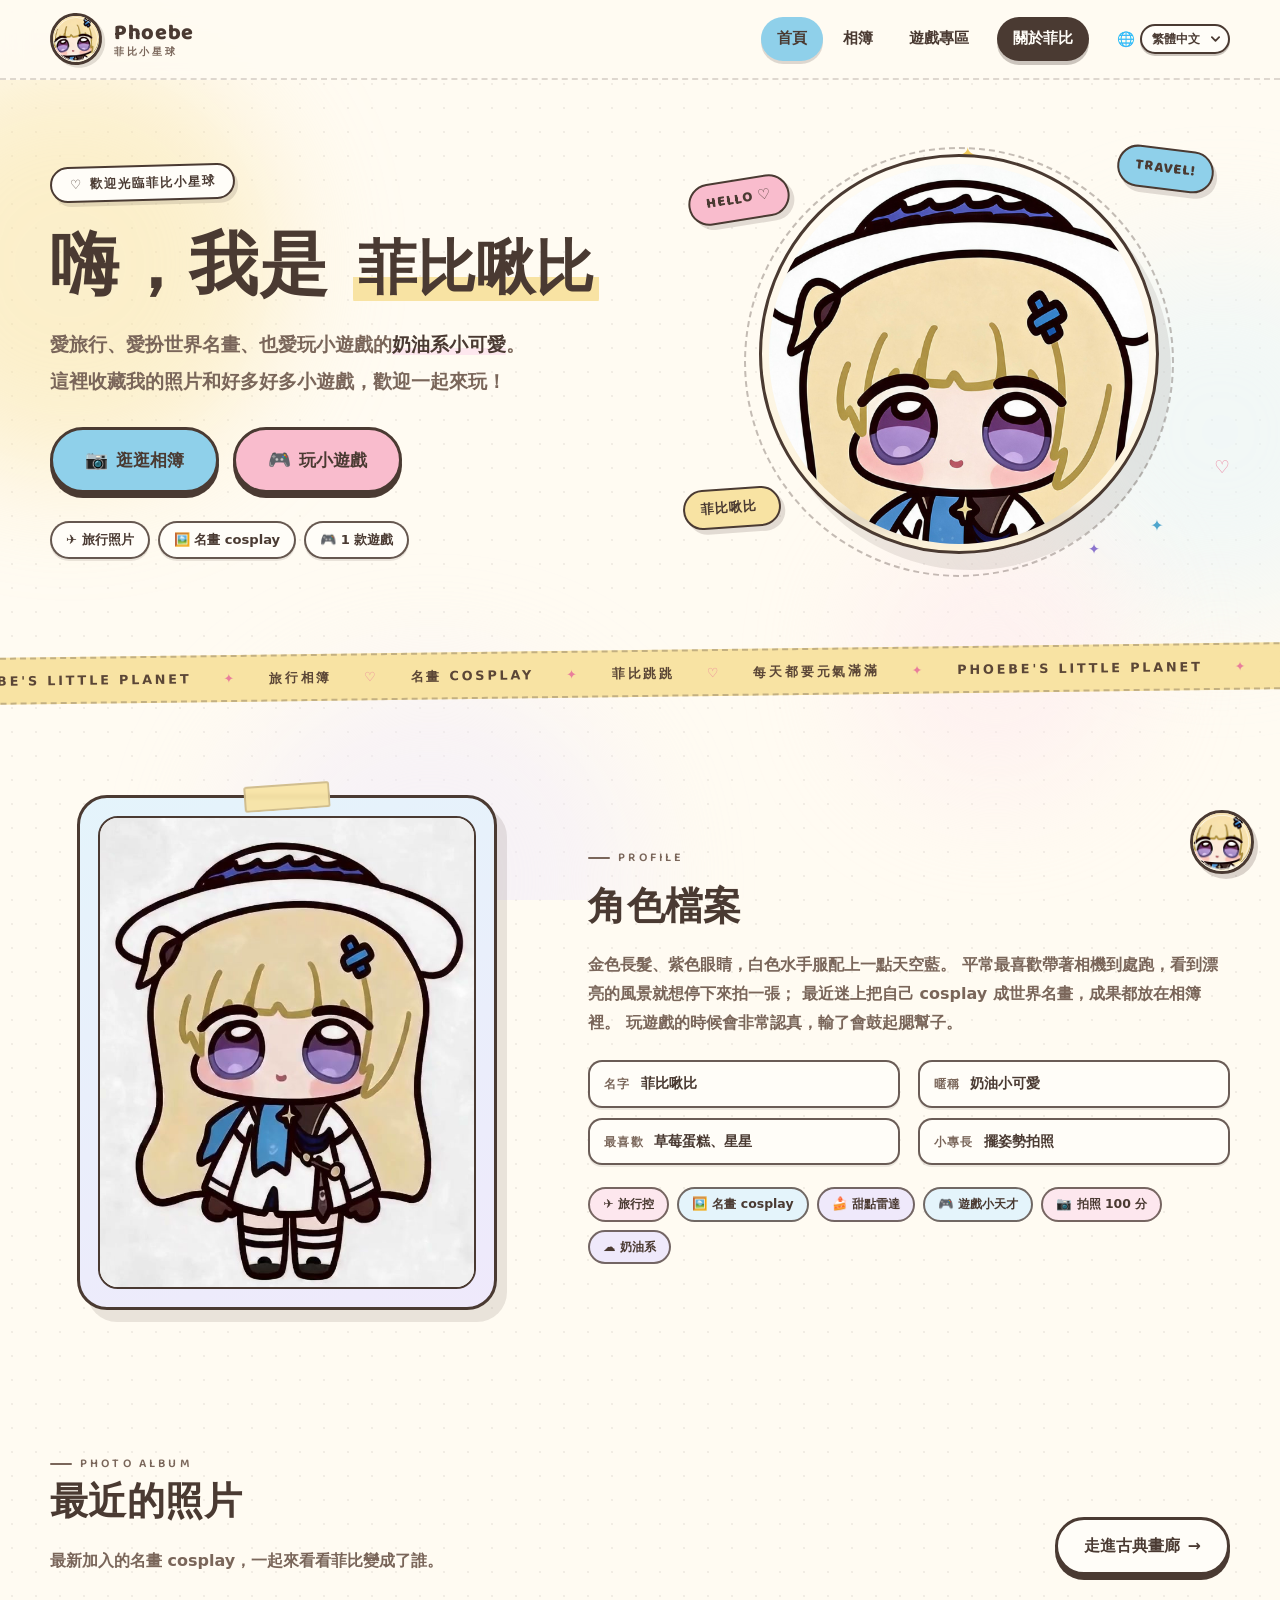
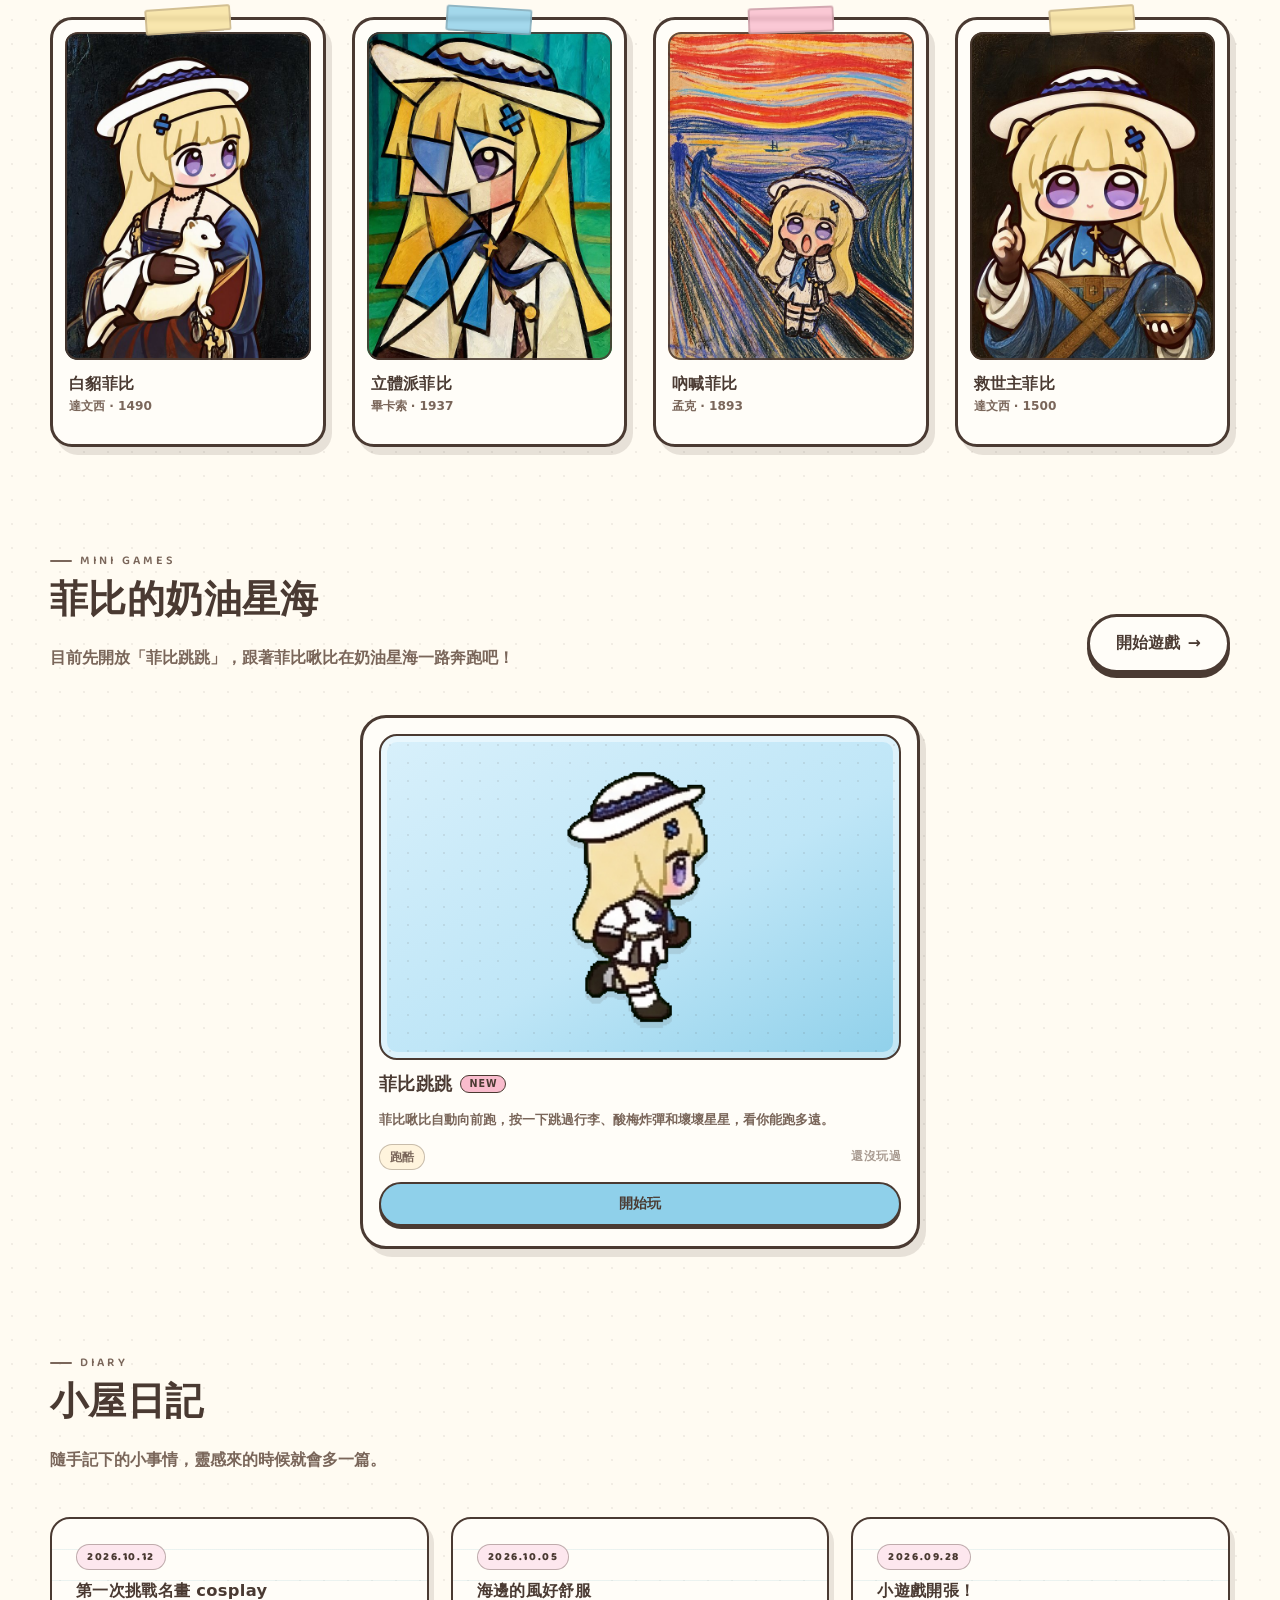
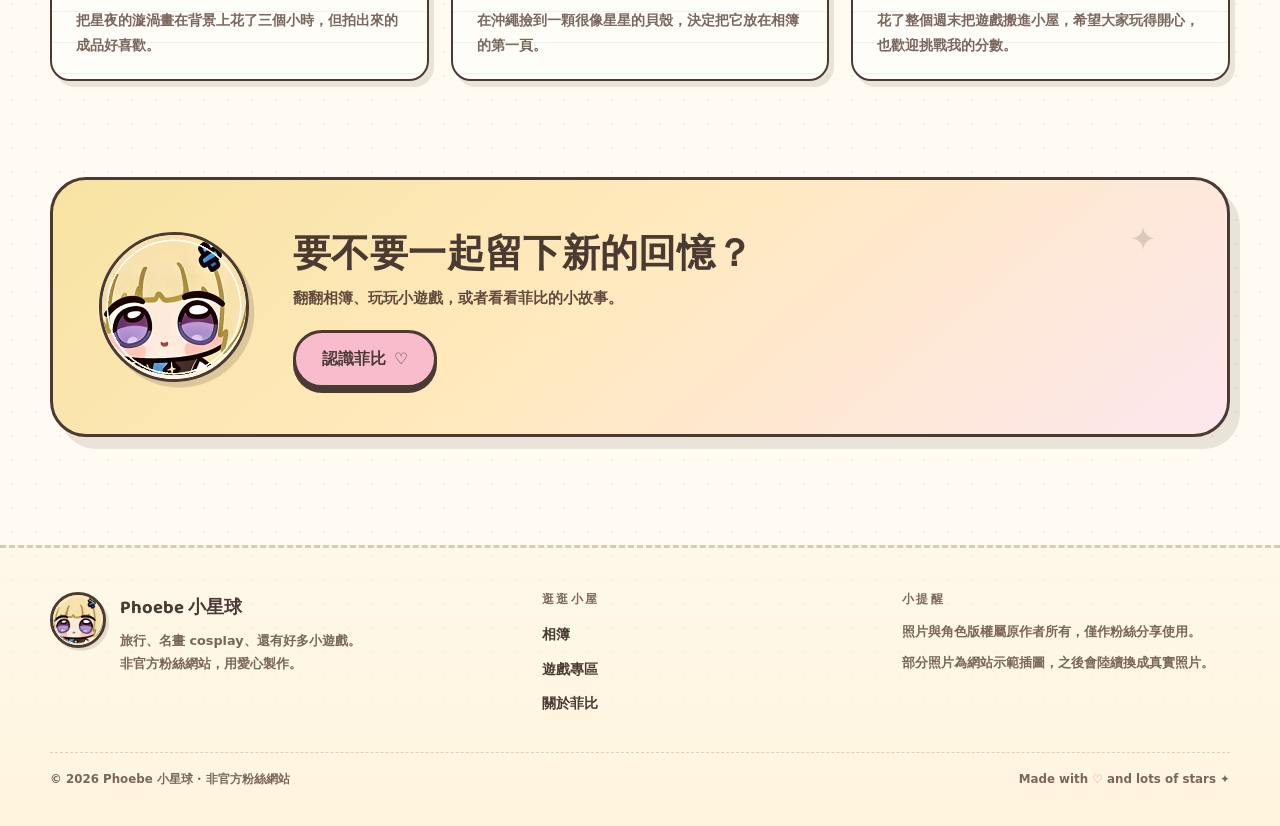
==== commit 141ae54d: "遊戲大廳只保留菲比跳跳並改用奔跑影格素材" ====
--- a/index.html
+++ b/index.html
@@ -4,7 +4,7 @@
   <meta charset="utf-8">
   <meta name="viewport" content="width=device-width, initial-scale=1">
   <title>Phoebe 小星球 · 菲比啾比的相簿與遊戲小屋</title>
-  <meta name="description" content="菲比啾比（Phoebe Chubby）的專屬小屋：旅行相簿、世界名畫 cosplay 照片，還有 7 款可愛的網頁小遊戲。">
+  <meta name="description" content="菲比啾比（Phoebe Chubby）的專屬小屋：旅行相簿、世界名畫 cosplay 照片，還有菲比跳跳跑酷小遊戲。">
   <meta name="theme-color" content="#fff8e7">
   <meta property="og:type" content="website">
   <meta property="og:title" content="Phoebe 小星球 · 菲比啾比的相簿與遊戲小屋">
@@ -17,7 +17,7 @@
   <link rel="preconnect" href="https://fonts.googleapis.com">
   <link rel="preconnect" href="https://fonts.gstatic.com" crossorigin>
   <link href="https://fonts.googleapis.com/css2?family=Baloo+2:wght@500;600;700;800&display=swap" rel="stylesheet">
-  <link rel="stylesheet" href="assets/css/style.css?v=20261018-games">
+  <link rel="stylesheet" href="assets/css/style.css?v=20261018-pjump">
   <script>document.documentElement.classList.add("js");</script>
 </head>
 <body>
@@ -63,7 +63,7 @@
           <ul class="hero__chips">
             <li>✈️ 旅行照片</li>
             <li>🖼️ 名畫 cosplay</li>
-            <li>🎮 7 款小遊戲</li>
+            <li>🎮 1 款遊戲</li>
           </ul>
         </div>
 
@@ -89,12 +89,12 @@
           <span>PHOEBE'S LITTLE PLANET</span><i>✦</i>
           <span>旅行相簿</span><i>♡</i>
           <span>名畫 COSPLAY</span><i>✦</i>
-          <span>7 款小遊戲</span><i>♡</i>
+          <span>菲比跳跳</span><i>♡</i>
           <span>每天都要元氣滿滿</span><i>✦</i>
           <span>PHOEBE'S LITTLE PLANET</span><i>✦</i>
           <span>旅行相簿</span><i>♡</i>
           <span>名畫 COSPLAY</span><i>✦</i>
-          <span>7 款小遊戲</span><i>♡</i>
+          <span>菲比跳跳</span><i>♡</i>
           <span>每天都要元氣滿滿</span><i>✦</i>
         </div>
       </div>
@@ -207,61 +207,24 @@
           <div class="section-head">
             <p class="section-kicker">MINI GAMES</p>
             <h2>菲比的奶油星海</h2>
-            <p>每一款小遊戲，都是菲比啾比從奶油星海帶回來的收藏，挑一個喜歡的冒險和她一起玩吧！</p>
-          </div>
-          <a class="btn btn--ghost" href="games.html">全部遊戲 <span aria-hidden="true">→</span></a>
-        </div>
-
-        <div class="game-grid">
+            <p>目前先開放「菲比跳跳」，跟著菲比啾比在奶油星海一路奔跑吧！</p>
+          </div>
+          <a class="btn btn--ghost" href="games.html">開始遊戲 <span aria-hidden="true">→</span></a>
+        </div>
+
+        <div class="game-grid game-grid--single">
           <article class="game-card" data-reveal>
-            <div class="game-card__thumb game-card__thumb--stars" aria-hidden="true"><span>🌟</span></div>
-            <h3 class="game-card__title">奶油星星接接樂</h3>
-            <p class="game-card__desc">接住菲比掉下來的奶油星星，避開酸梅炸彈；愛心奶油可以補血。限時 45 秒。</p>
+            <div class="game-card__thumb game-card__thumb--jumper" aria-hidden="true">
+              <img src="assets/img/phoebe/phoebe-run-feature.png?v=20261018-pjump" alt="" width="204" height="204">
+            </div>
+            <h3 class="game-card__title">菲比跳跳 <span class="badge-new">NEW</span></h3>
+            <p class="game-card__desc">菲比啾比自動向前跑，按一下跳過行李、酸梅炸彈和壞壞星星，看你能跑多遠。</p>
             <div class="game-card__meta">
-              <span class="game-card__tag">反應</span>
-              <span class="best-score" data-best="catch-stars">還沒玩過</span>
+              <span class="game-card__tag">跑酷</span>
+              <span class="best-score" data-best="jumper">還沒玩過</span>
             </div>
             <div class="game-card__actions">
-              <a class="btn btn--primary btn--sm" href="games/catch-stars.html">開始玩</a>
-            </div>
-          </article>
-
-          <article class="game-card" data-reveal data-reveal-delay="80">
-            <div class="game-card__thumb game-card__thumb--memory" aria-hidden="true"><span>🎀</span></div>
-            <h3 class="game-card__title">菲比的百寶盒</h3>
-            <p class="game-card__desc">翻開兩張一樣的收藏：帽子、相機、草莓蛋糕……找出 8 對菲比的寶物。</p>
-            <div class="game-card__meta">
-              <span class="game-card__tag">記憶</span>
-              <span class="best-score" data-best="memory" data-best-format="moves">還沒玩過</span>
-            </div>
-            <div class="game-card__actions">
-              <a class="btn btn--primary btn--sm" href="games/memory.html">開始玩</a>
-            </div>
-          </article>
-
-          <article class="game-card" data-reveal data-reveal-delay="160">
-            <div class="game-card__thumb game-card__thumb--puzzle" aria-hidden="true"><span>🖼️</span></div>
-            <h3 class="game-card__title">菲比的相簿拼圖</h3>
-            <p class="game-card__desc">把打亂的菲比啾比照片拼回原樣，滑動方塊就能移動，越少步數越厲害。</p>
-            <div class="game-card__meta">
-              <span class="game-card__tag">益智</span>
-              <span class="best-score" data-best="puzzle" data-best-format="moves">還沒玩過</span>
-            </div>
-            <div class="game-card__actions">
-              <a class="btn btn--primary btn--sm" href="games/puzzle.html">開始玩</a>
-            </div>
-          </article>
-
-          <article class="game-card" data-reveal data-reveal-delay="240">
-            <div class="game-card__thumb game-card__thumb--numbers" aria-hidden="true"><span>🪐</span></div>
-            <h3 class="game-card__title">奶油星合成</h3>
-            <p class="game-card__desc">把相同圖示的收藏合併，一路從奶油星屑合到菲比啾比吧！支援滑動與方向鍵。</p>
-            <div class="game-card__meta">
-              <span class="game-card__tag">益智</span>
-              <span class="best-score" data-best="2048">還沒玩過</span>
-            </div>
-            <div class="game-card__actions">
-              <a class="btn btn--primary btn--sm" href="games/2048.html">開始玩</a>
+              <a class="btn btn--primary btn--sm" href="games/jumper.html">開始玩</a>
             </div>
           </article>
         </div>
@@ -352,7 +315,7 @@
   </div>
 
   <audio id="name-audio" src="assets/audio/phoebe-chubi-clean-v2.mp3" preload="auto" aria-hidden="true"></audio>
-  <script src="assets/js/site.js?v=20261018-games" defer></script>
-  <script src="assets/js/i18n.js?v=20261018-games" defer></script>
+  <script src="assets/js/site.js?v=20261018-pjump" defer></script>
+  <script src="assets/js/i18n.js?v=20261018-pjump" defer></script>
 </body>
 </html>
--- a/assets/css/style.css
+++ b/assets/css/style.css
@@ -4378,3 +4378,22 @@
     font-size: 0.82rem;
   }
 }
+
+/* ---------- 遊戲大廳：只保留菲比跳跳 ---------- */
+.game-grid--single {
+  grid-template-columns: minmax(0, 560px);
+  justify-content: center;
+}
+
+.game-card__thumb img {
+  position: relative;
+  z-index: 1;
+  width: min(72%, 260px);
+  height: auto;
+  filter: drop-shadow(0 6px 0 rgba(74, 58, 50, 0.12));
+  transition: transform 0.25s ease;
+}
+
+.game-card:hover .game-card__thumb img {
+  transform: scale(1.08) rotate(-3deg);
+}
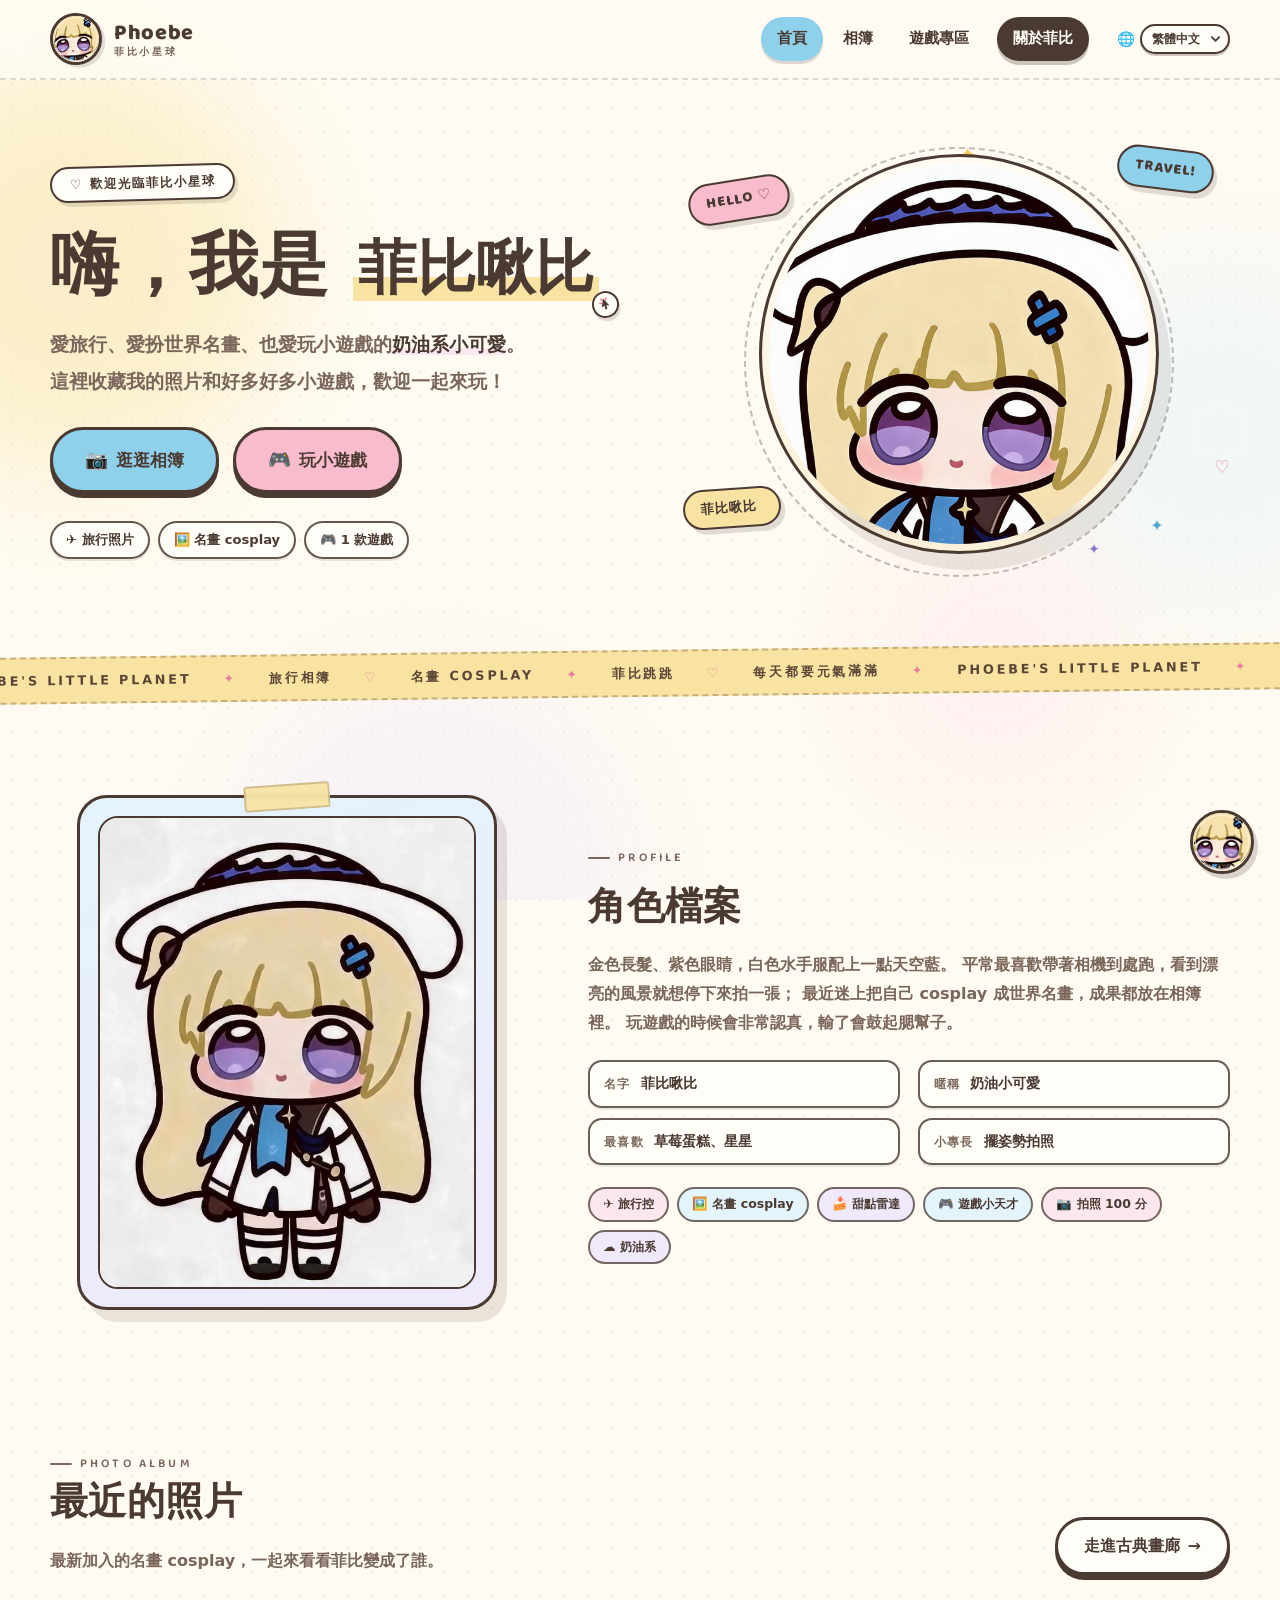
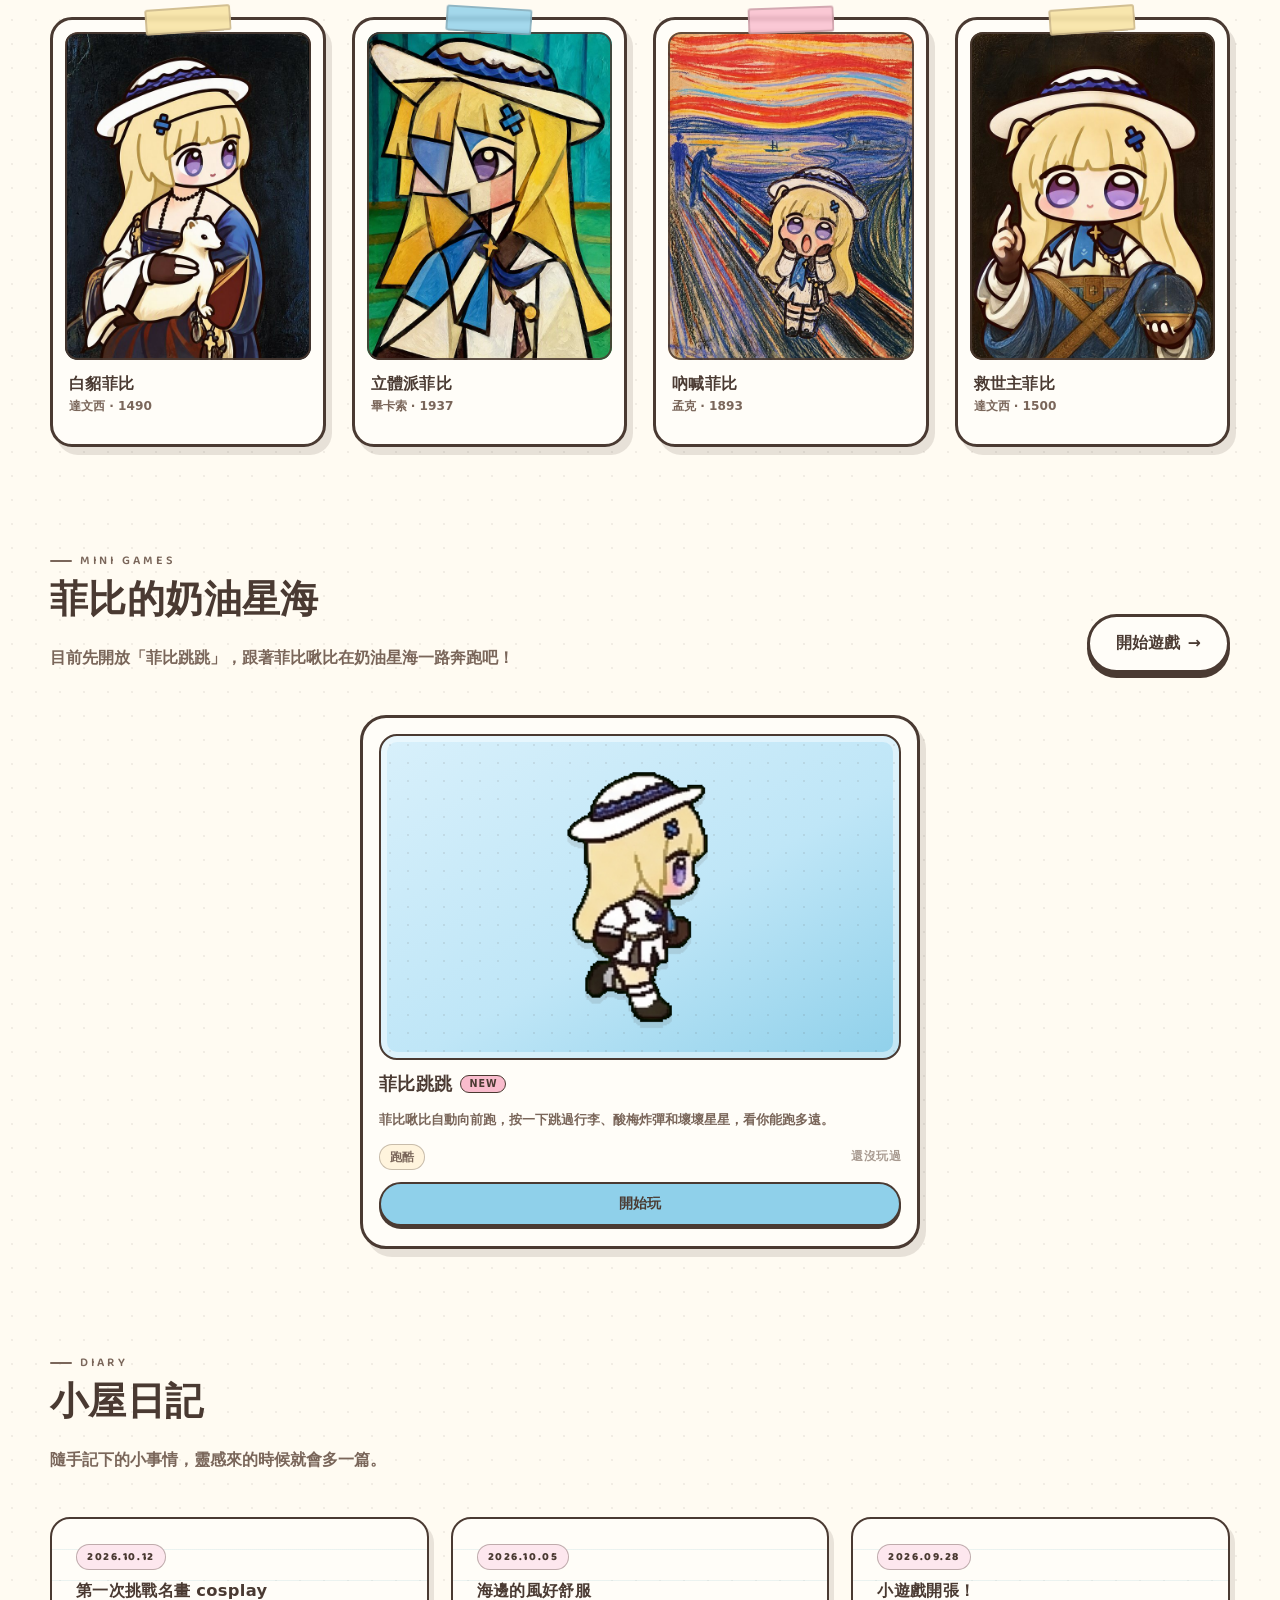
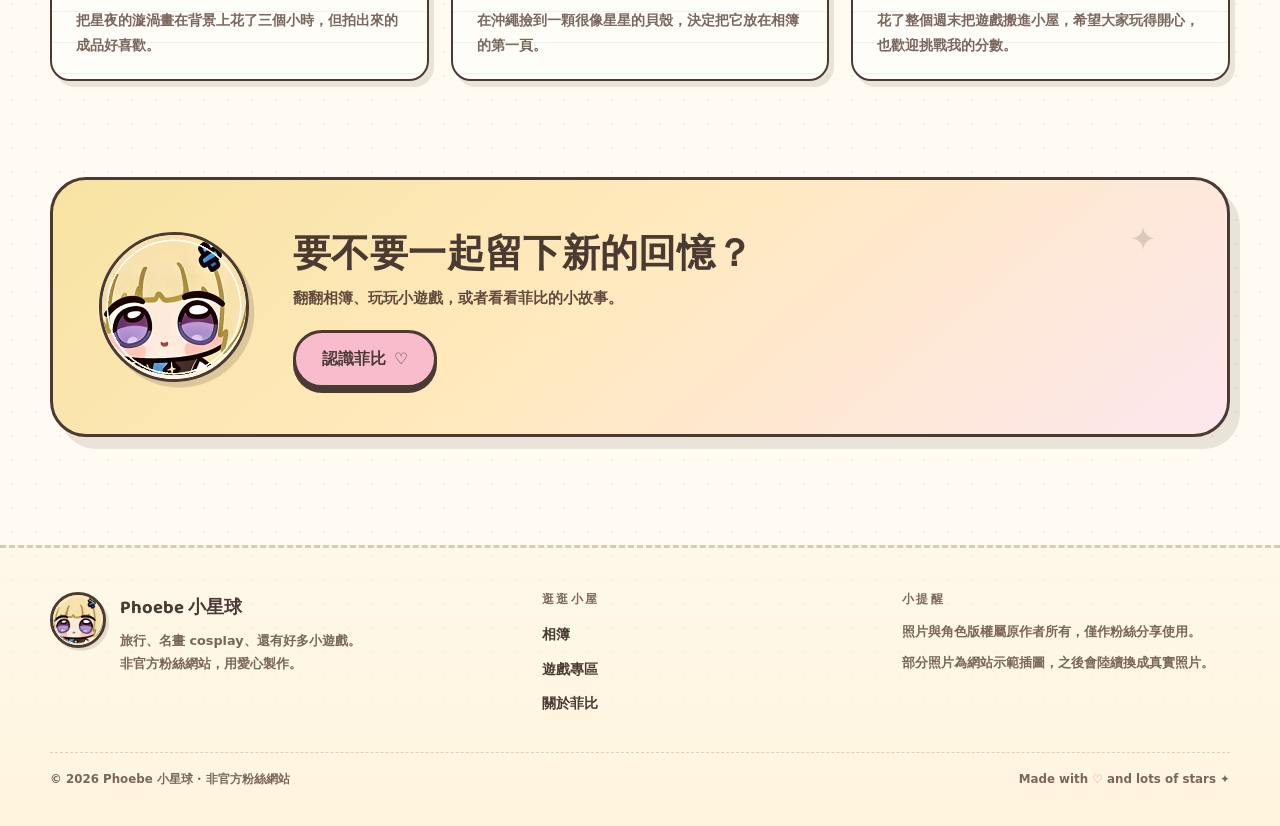
==== commit 6ce2a69a: "首頁名字右下角加上可點擊提示圖示" ====
--- a/index.html
+++ b/index.html
@@ -17,7 +17,7 @@
   <link rel="preconnect" href="https://fonts.googleapis.com">
   <link rel="preconnect" href="https://fonts.gstatic.com" crossorigin>
   <link href="https://fonts.googleapis.com/css2?family=Baloo+2:wght@500;600;700;800&display=swap" rel="stylesheet">
-  <link rel="stylesheet" href="assets/css/style.css?v=20261018-pjump">
+  <link rel="stylesheet" href="assets/css/style.css?v=20261018-tap">
   <script>document.documentElement.classList.add("js");</script>
 </head>
 <body>
@@ -51,7 +51,7 @@
       <div class="wrap hero__inner">
         <div class="hero__copy">
           <p class="eyebrow">♡ 歡迎光臨菲比小星球</p>
-          <h1>嗨，我是 <button class="hl name-audio" type="button" data-name-audio>菲比啾比</button></h1>
+          <h1>嗨，我是 <button class="hl name-audio" type="button" data-name-audio>菲比啾比<span class="name-click" aria-hidden="true"><svg viewBox="0 0 24 24" focusable="false"><path class="name-click__cursor" d="M6.5 2.8v14.1l3.7-3.1 2.4 5.4 2.9-1.3-2.4-5.2 4.8-.4L6.5 2.8Z"/><path class="name-click__lines" d="M3.2 4.1 5.5 6.4M2.6 10.8H5.7M10.8 1.6v3.1"/></svg></span></button></h1>
           <p class="hero__tagline">
             愛旅行、愛扮世界名畫、也愛玩小遊戲的<strong>奶油系小可愛</strong>。<br>
             這裡收藏我的照片和好多好多小遊戲，歡迎一起來玩！
--- a/assets/css/style.css
+++ b/assets/css/style.css
@@ -4397,3 +4397,45 @@
 .game-card:hover .game-card__thumb img {
   transform: scale(1.08) rotate(-3deg);
 }
+
+/* ---------- 首頁名字右下角的點擊提示 ---------- */
+.hero h1 .name-click {
+  position: absolute;
+  right: -20px;
+  bottom: -13px;
+  display: grid;
+  place-items: center;
+  width: clamp(26px, 2.1vw, 34px);
+  height: clamp(26px, 2.1vw, 34px);
+  line-height: 1;
+  background: var(--white);
+  border: 2px solid var(--ink);
+  border-radius: 50%;
+  box-shadow: 2px 3px 0 rgba(74, 58, 50, 0.16);
+  transform: rotate(8deg);
+  transition: transform 0.18s ease, background-color 0.18s ease;
+  pointer-events: none;
+}
+
+.name-click svg {
+  width: 68%;
+  height: 68%;
+  overflow: visible;
+}
+
+.name-click__cursor {
+  fill: var(--ink);
+}
+
+.name-click__lines {
+  fill: none;
+  stroke: var(--pink-deep);
+  stroke-width: 2.2;
+  stroke-linecap: round;
+}
+
+.hero h1 .name-audio:hover .name-click,
+.hero h1 .name-audio:focus-visible .name-click {
+  transform: rotate(8deg) scale(1.1);
+  background: var(--butter);
+}
